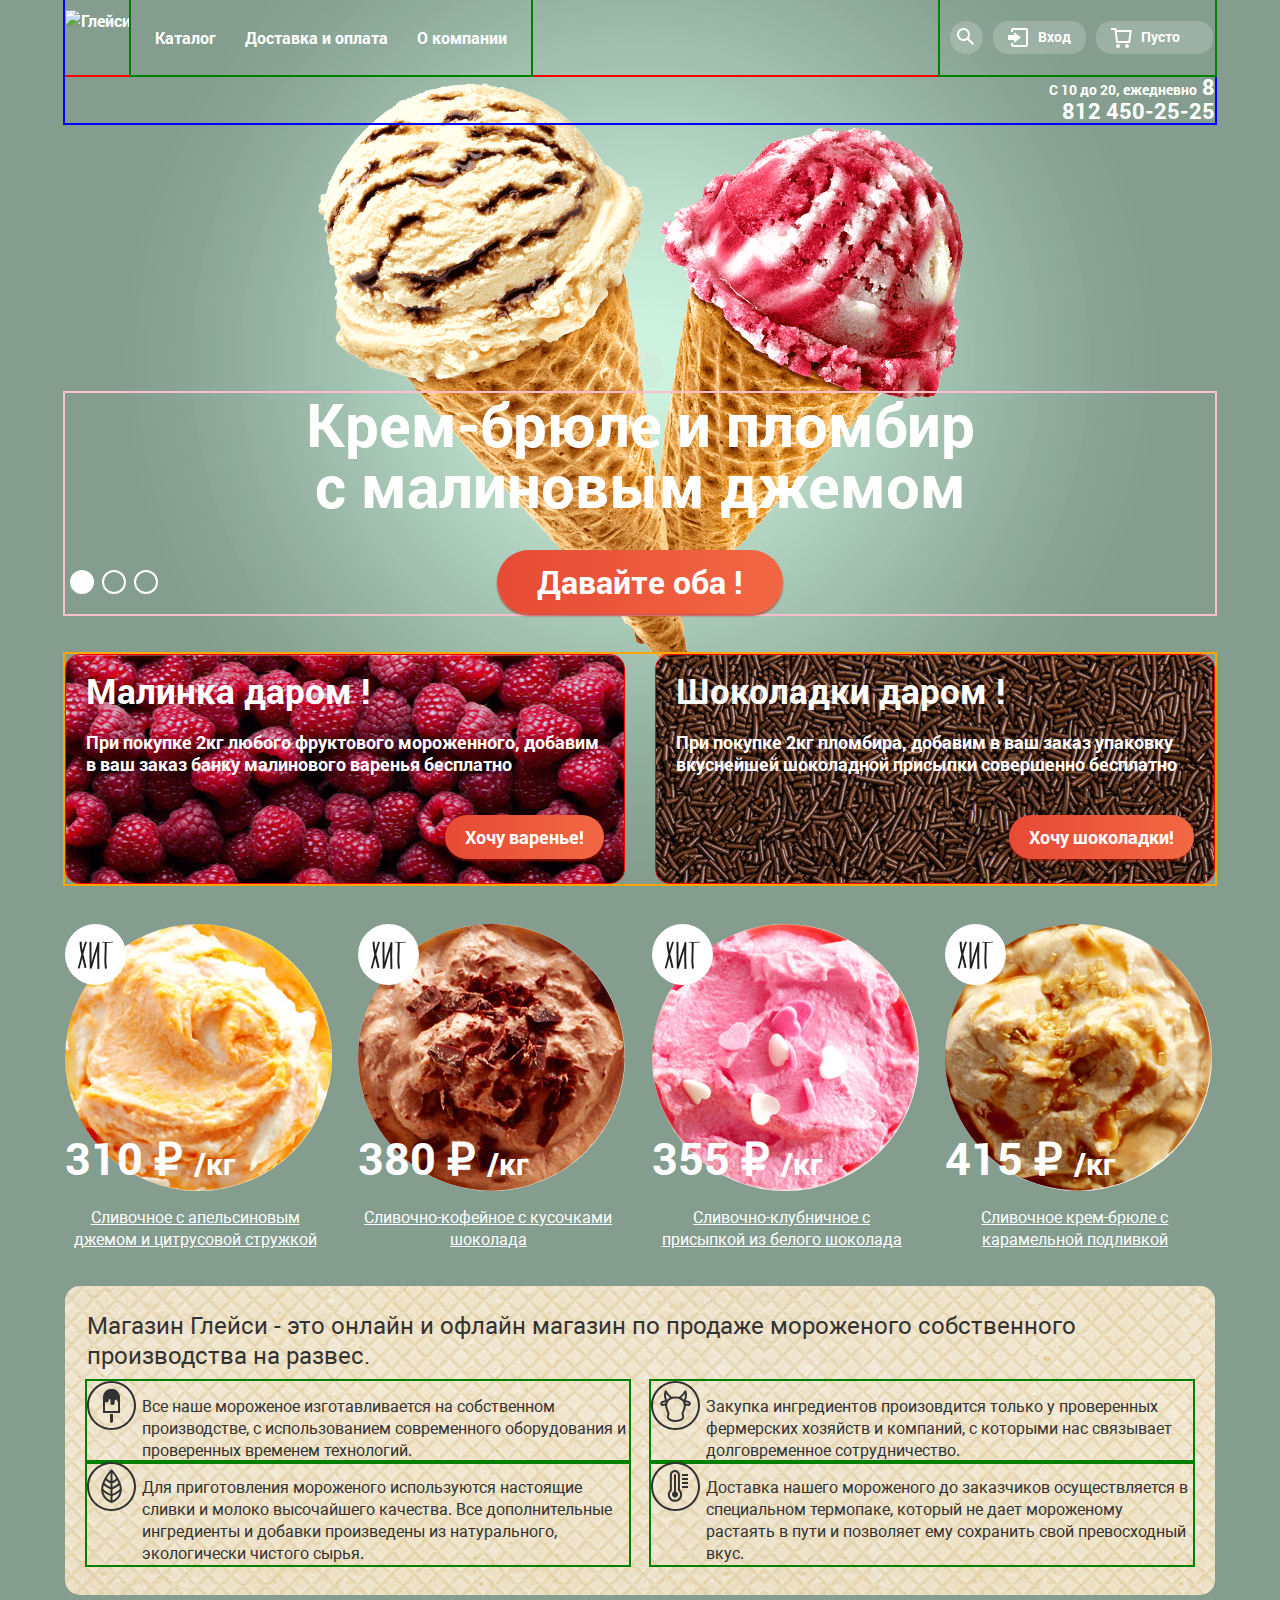
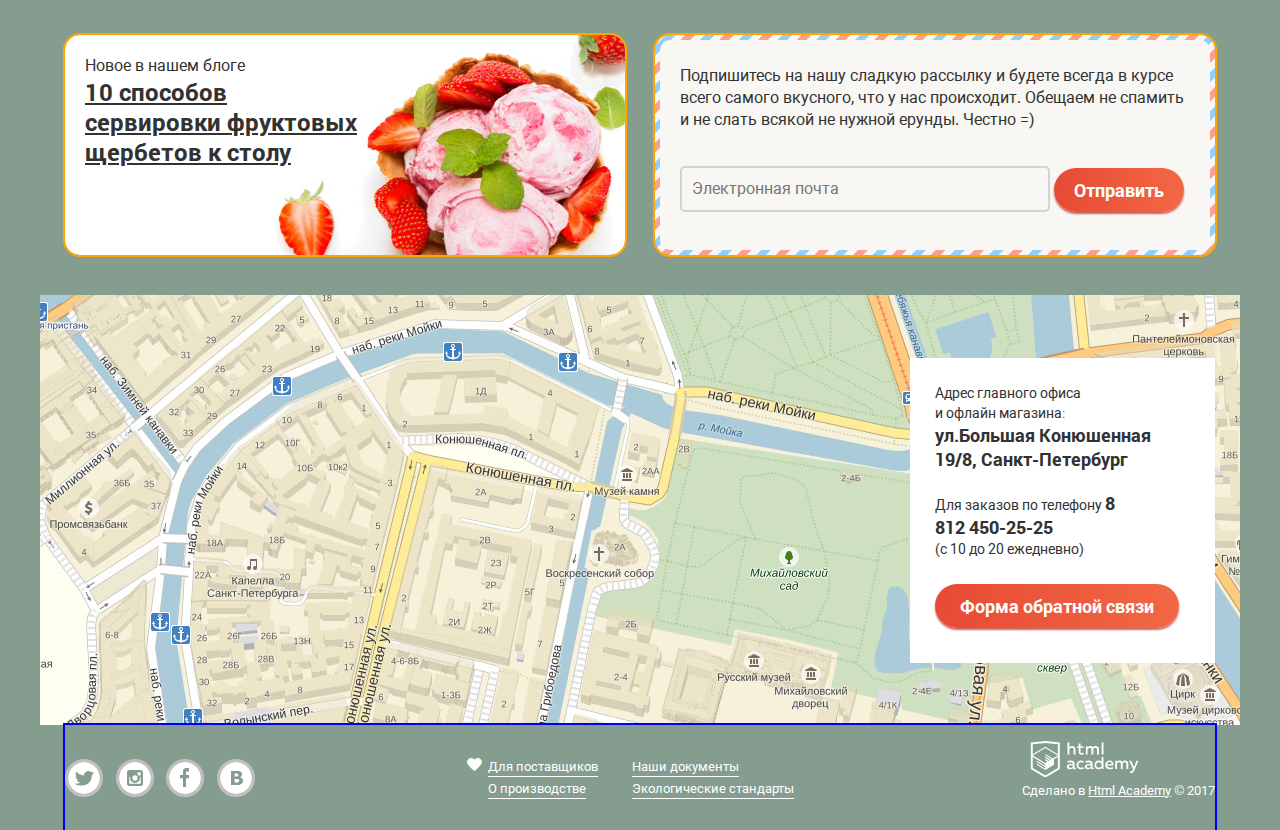
==== index.html @ ff3359a3 "аккаунт и поле поиска" ====
<!DOCTYPE html>
<html lang="ru">

<head>
  <meta charset="utf-8">
  <title>Gllacy</title>
  <link href="css/normalize.css" rel="stylesheet">
  <link href="css/style.css" rel="stylesheet">
<!--<style>
  HTML {
    background: url( 'img/search.png' ) 50% 0 no-repeat;
    opacity: .5;
  }
  BODY {
    opacity: .5;
  }
</style>-->
</head>

<body>
    <input class="visually-hidden" type="radio" id="product-1" name="toggle" checked>
    <input class="visually-hidden" type="radio" id="product-2" name="toggle">
    <input class="visually-hidden" type="radio" id="product-3" name="toggle">
  <div class="site-wrapper">

    <div class="content-wrapper">
      <header class="site-header ">
        <h1 class="visually-hidden">Магазин эксклюзивного мороженого</h1>

        <nav class="site-nav">
          <div class="site-nav__wrapper">
            <a class="site-header__site-logo">
              <img src="img/logo.svg" width="153" height="63" alt="Глейси">
            </a>
            <ul class="navigation">
              <li>
                <a class="navigation__lnk" href="catalog.html">Каталог</a>
                <ul class="sub-menu">
                  <li><a class="sub-menu__lnk sub-menu__lnk--highlight" href="#">Новинки</a></li>
                  <li><a class="sub-menu__lnk " href="catalog.html">Сливочное</a></li>
                  <li><a  class="sub-menu__lnk sub-menu__lnk--active" href="#">Щербеты</a></li>
                  <li><a class="sub-menu__lnk" href="#">Фруктовый лед</a></li>
                  <li><a class="sub-menu__lnk" href="#">Мелорин</a></li>
                </ul>
              </li>
              <li><a class="navigation__lnk" href="#">Доставка и оплата</a></li>
              <li><a class="navigation__lnk" href="#">О компании</a></li>
            </ul>
            <ul class="navigation navigation--user-navigation">
              <li class="navigation__item navigation__item--search">
                <a href="#" class="btn-custom btn-custom--search">Поиск</a>

                <div class="search">
                <form class="search__form " action="https://echo.htmlacademy.ru" method="post">
                  <label class="search__label visually-hidden" for="search">Форма поиска</label>
                  <input class="search__input" type="search" id="search" placeholder="Что ищем ?">
                </form>
              </div>
              </li>

              <li class="navigation__item navigation__item--enter">
                <a class="btn-custom btn-custom--user" href="login.html">Вход</a>

                <section class="account">
                  <h2 class="visually-hidden">Вход в аккаунт</h2>

                  <form class="account__form" action="https://echo.htmlacademy.ru" method="post">
                    <input class="account__input" type="email" name="account-email" id="account-email" placeholder="Электронная почта">
                    <label class="account__label visually-hidden" for='account-email'>электронная почта</label>
                    <input class="account__input" type="text" name="password" id="account-password" placeholder="Пароль">
                    <label class="account__label visually-hidden" for='account-password'>пароль</label>
                    <button class="btn-slide account__btn" type="submit" value="Войти">Войти</button>
                  </form>

                  <div class="account__support">
                    <ul class="account__list">
                      <li class="account__item">
                        <a class="account__lnk" href="#">Забыли пароль ?</a>
                      </li>

                      <li class="account__item">
                        <a class="account__lnk" href="#">Новая регистрация</a>
                      </li>
                    </ul>
                  </div>
                </section>
              </li>

              <li class="navigation__item navigation__item--basket">
                <section class="basket">
                  <h2 class="visually-hidden">Корзина</h2>
                  <a class="btn-custom btn-custom--basket basket__lnk " href="#">
                    <span class="basket__quantity">Пусто</span>
                  </a>
                  <div class="basket__content basket__content--empty disable">
                    <table class="basket__table">
                      <tbody>
                      </tbody>
                    </table>

                    <div class="basket__total-price">
                      <a class="btn-slide basket__btn" href="#">Оформить заказ</a>
                    </div>
                  </div>
                </section>
              </li>
            </ul>
          </div>
        </nav>


        <p class="site-header__schedule">C 10 до 20, ежедневно<span> 8 812 450-25-25</span>
        </p>
      </header>
      <section class="slider">
        <h2 class="visually-hidden">Слайдер на главной странице</h2>
        <div class="controls-slider slider__controls">
            <label for="product-1"  class="controls-slider__toggle">Первый</label>
            <label for="product-2"  class="controls-slider__toggle">Второй</label>
            <label for="product-3"  class="controls-slider__toggle">Третий</label>
        </div>

        <div class="slide " id='slide-1'>
          <h2 class="slide__title">Крем-брюле и пломбир с малиновым джемом</h2>
          <a class="btn-slide btn-slide--lg slide__btn" href="#">Давайте оба !</a>
        </div>

        <div class="slide " id='slide-2'>
          <h2 class="slide__title">Шоколадный пломбир и лимонный сорбет</h2>
          <a class="btn-slide btn-slide--lg slide__btn" href="#">Давайте оба !</a>
        </div>

        <div class="slide " id='slide-3'>
          <h2 class="slide__title">Пломбир с помадкой и клубничный щербет</h2>
          <a class="btn-slide btn-slide--lg slide__btn" href="#">Давайте оба !</a>
        </div>



      </section>

      <main class="site-main">

        <section class="special-offer">
          <h2 class="visually-hidden">Специальное предложение</h2>

          <article class="special-offer__choice special-offer__choice--raspberry">
            <h2 class="visually-hidden">Выгодное предложение пр покупке фруктового мороженого</h2>
            <h3 class="special-offer__title">Малинка даром !</h3>

            <p class="special-offer__descr">При покупке 2кг любого фруктового мороженного, добавим в ваш заказ банку малинового варенья бесплатно</p>
            <a class="btn-slide special-offer__btn" href="#">Хочу варенье!</a>
          </article>

          <article class="special-offer__choice special-offer__choice--chocolate">
            <h2 class="visually-hidden">Выгодное предложение пр покупке пломбира</h2>
            <h3 class="special-offer__title">Шоколадки даром !</h3>
            <p class="special-offer__descr">При покупке 2кг пломбира, добавим в ваш заказ упаковку вкуснейшей шоколадной присыпки совершенно бесплатно</p>
            <a class="btn-slide special-offer__btn" href="#">Хочу шоколадки!</a>
          </article>
        </section>

        <section class="goods">
          <h2 class="visually-hidden">Каталог товаров</h2>

          <article class="ice-cream ice-cream--hit goods__item">

            <h2 class="visually-hidden">Товар: cливочное с апельсиновым джемом и цитрусовой стружкой</h2>
            <img src="img/product_1.jpg" width="267" height="267" alt="Пломбир">
            <p class="ice-cream__price">310 &#8381; <span>/кг</span> </p>
            <p class="ice-cream__descr">Сливочное с апельсиновым джемом и цитрусовой стружкой</p>
            <a class="btn-slide btn-slide--disable ice-cream__btn" href="#">Быстрый просмотр</a>
          </article>

          <article class="ice-cream ice-cream--hit goods__item">
            <h2 class="visually-hidden">Товар: cливочное с апельсиновым джемом и цитрусовой стружкой</h2>
            <img src="img/product_2.jpg" width="267" height="267" alt="Пломбир">
              <p class="ice-cream__price">380 &#8381; <span>/кг</span> </p>
              <p class="ice-cream__descr">Сливочно-кофейное с кусочками шоколада</p>
            <a class="btn-slide btn-slide--disable ice-cream__btn" href="#">Быстрый просмотр</a>
          </article>

          <article class="ice-cream ice-cream--hit goods__item">
            <h2 class="visually-hidden">Товар: cливочно-клубничное с присыпкой из белого шоколада</h2>
            <img src="img/product_3.jpg" width="267" height="267" alt="Пломбир">
            <p class="ice-cream__price">355 &#8381; <span>/кг</span> </p>
            <p class="ice-cream__descr">Сливочно-клубничное с <br> присыпкой из белого шоколада</p>
            <a class="btn-slide btn-slide--disable ice-cream__btn" href="#">Быстрый просмотр</a>
          </article>

          <article class="ice-cream ice-cream--hit goods__item">
            <h2 class="visually-hidden">Товар: cливочное крем-брюле с карамельной подливкой</h2>
            <img src="img/product_4.jpg" width="267" height="267" alt="Пломбир">
            <p class="ice-cream__price">415 &#8381; <span>/кг</span> </p>
            <p class="ice-cream__descr">Сливочное крем-брюле с карамельной подливкой</p>
            <a class="btn-slide btn-slide--disable ice-cream__btn" href="#">Быстрый просмотр</a>
          </article>

        </section>

        <section class="advantages">
          <h2 class="visually-hidden">О преимуществах</h2>
          <p class="advantages__lead">Магазин Глейси - это онлайн и офлайн магазин по продаже мороженого собственного производства на развес.</p>
          <ul class="advantages__list">

            <li class="advantages__item advantages__item--plombir">
              <p class="advantages__descr">Все наше мороженое изготавливается на собственном производстве, c использованием современного оборудования и проверенных временем технологий.</p>
            </li>

            <li class="advantages__item advantages__item--cow">
              <p class="advantages__descr">Закупка ингредиентов произовдится только у проверенных фермерских хозяйств и компаний, с которыми нас связывает долговременное сотрудничество.</p>
            </li>

            <li class="advantages__item advantages__item--leaflet">
              <p class="advantages__descr">Для приготовления мороженого используются настоящие сливки и молоко высочайшего качества. Все дополнительные ингредиенты и добавки произведены из натурального, экологически чистого сырья.</p>
            </li>

            <li class="advantages__item advantages__item--thermometr">
              <p class="advantages__descr">Доставка нашего мороженого до заказчиков осуществляется в специальном термопаке, который не дает мороженому растаять в пути и позволяет ему сохранить свой превосходный вкус.</p>
            </li>
          </ul>
        </section>

        <div class="content-container">

          <section class="feed">
            <h2 class="visually-hidden">Лента новостей</h2>
            <article class="feed__news">
              <h2 class="visually-hidden">Новое в нашем блоге</h2>

              <p class="feed__new">Новое в нашем блоге</p>
              <p class="feed__descr">10 способов сервировки фруктовых щербетов к столу</p>
            </article>
          </section>

          <section class="subscription">
            <div class="subscription__wrapper">
            <p>Подпишитесь на нашу сладкую рассылку и будете всегда в курсе всего самого вкусного, что у нас происходит. Обещаем не спамить и не слать всякой не нужной ерунды. Честно =)</p>

            <form class="subscription__form" action="https://echo.htmlacademy.ru/ " method="get">

              <label class="subscription__label visually-hidden " for="subscription-mail">Электронная почта</label>
              <input class="subscription__input " type="email" name="subscription-mail" id="subscription-mail" placeholder="Электронная почта">

              <button class="btn-slide subscription__btn" type="submit">Отправить</button>

            </form>
          </div>


          </section>
        </div>
      </main>
    </div>
    <section class="contacts">
      <h2 class="visually-hidden">Как до нас добраться</h2>
      <div class="content-wrapper">
        <div class="contacts__inner">

          <p class="contacts__descr">
            Адрес главного офиса</br> и офлайн магазина:
          </p>
            <p class="contacts__descr">
            <span> ул.Большая Конюшенная 19/8, Санкт-Петербург</span>
          </p>

          <p class="contacts__descr">
            Для заказов по телефону
            <span> 8 812 450-25-25</span><br>
            (c 10 до 20 ежедневно)
          </p>

          <a class="btn-slide btn-slide--wide contacts__btn" href="#">Форма обратной связи</a>
        </div>
      </div>
    </section>

    <div class="content-wrapper">
      <footer class="site-footer">
        <div class="site-footer__social social">
          <ul class="social__list">

            <li class="social__item">
              <a class="social__lnk social__lnk--twiter" href="#">Twiter</a>
            </li>

            <li class="social__item">
              <a class="social__lnk social__lnk--instagram" href="#">Instagram</a>
            </li>

            <li class="social__item">
              <a class="social__lnk social__lnk--facebook" href="#">Facebook</a>
            </li>

            <li class="social__item">
              <a class="social__lnk social__lnk--vk" href="#">VK</a>
            </li>

          </ul>
        </div>

        <div class="site-footer__specification specification">
          <table class="specification__table">
              <tbody>
                <tr>
                  <td>
                    <a class="specification__heart" href="#">Для поставщиков</a>
                  </td>
                  <td>
                    <a href="#">Наши документы</a>
                  </td>
                </tr>
                <tr>
                  <td>
                    <a href="#">О производстве</a>
                  </td>
                  <td>
                    <a href="#">Экологические стандарты</a>
                  </td>
                </tr>
              </tbody>
            </table>
        </div>

        <div class="site-footer__copyright">

          <a class="site-footer__logo">
            <img src="img/html-academy.svg" width='120' height='36' alt='htmlacademy-logo'>
          </a>

          <p class="site-footer__descr">Сделано в <a href="https://htmlacademy.ru/">Html Academy</a> &#169; 2017 </p>

        </div>
      </footer>

    </div>


    <section class="popup disable">
      <h2 class="visually-hidden">Заполните форму для обратной связи</h2>

      <form class="popup__form" action="https://echo.htmlacademy.ru/ " method="get">

        <ul class="popup__list">

          <li class="popup__item">
            <label class="popup__label visually-hidden" for="popup-name">Как вас зовут ?</label>
            <input class="popup__input " type="text" name="popup-name" id="popup-name" placeholder="Как вас зовут ?">
          </li>

          <li class="popup__item">
            <label class="popup__label visually-hidden " for="popup-mail">Ваша почта для ответа ?</label>
            <input class="popup__input " type="email" name="popup-mail" id="popup-mail" placeholder="Ваша почта для ответа ?">
          </li>

          <li class="popup__item">
            <label class="popup__label visually-hidden" for="popup-feedback">Напишите что-нибудь ...</label>
            <textarea class="popup__textarea" name="popup-feedback" id='popup-feedback' placeholder="Напишите что-нибудь ..."></textarea>
          </li>

        </ul>

        <button class="btn-slide popup__btn" type="submit">Отправить</button>

      </form>
    </section>
  </div>

</body>

</html>
---- css/style.css ----
@font-face {
  font-family: "Roboto";
  src: url("../fonts/roboto.woff2") format("woff2"), url("../fonts/roboto.woff") format("woff");
  font-weight: 400;
  font-style: normal;
}

@font-face {
  font-family: "Roboto";
  src: url("../fonts/robotobold.woff2") format("woff2"), url("../fonts/robotobold.woff") format("woff");
  font-weight: 700;
  font-style: normal;
}

@font-face {
  font-family: "Open Sans";
  src: url("../fonts/robotomedium.woff2") format("woff2"), url("../fonts/robotomedium.woff") format("woff");
  font-weight: 500;
  font-style: normal;
}

.visually-hidden:not(:focus):not(:active),
input[type="checkbox"].visually-hidden,
input[type="radio"].visually-hidden {
  position: absolute;

  width: 1px;
  height: 1px;
  margin: -1px;
  border: 0;
  padding: 0;

  white-space: nowrap;

  clip-path: inset(100%);
  clip: rect(0 0 0 0);
  overflow: hidden;
}

body {
  margin: 0;
  padding: 0;

  min-width: 1200px;

  font-family: "Roboto", Arial, sans-serif;
  font-size: 16px;
  line-height: 22px;
  font-weight: 500;
  color: #ffffff;
}

a {
  text-decoration: none;
}


.disable {
  display: none;
}


/*ШАПКА САЙТА*/

.site-header {
  display: flex;
  flex-direction: column;

  margin-bottom: 270px;
  outline: 2px solid blue;
}

.site-header__site-logo {
  display: block;

  height: 75px;
  box-sizing: border-box;
  padding-top: 10px;
}

.site-header--inner {
  margin-bottom: 0;
}

.site-header__schedule {
  width: 167px;

  margin: 0;
  padding: 0;
  margin-left: auto;

  font-size: 14px;
  line-height: 16px;
  font-weight: 700;
  text-align: right;
}

.site-header__schedule span {
  font-size: 22px;
  line-height: 24px;
  font-weight: 700;
}

.site-wrapper {
  background-color: #849d8f;
  background-image: url("../img/plombir_1.png");
  background-repeat: no-repeat;
  background-position: top center;
  transition: background-image 0.5s ease, background-color 0.5s ease;
}

.site-wrapper {
  background-image: none;
}

.site-wrapper::before,
.site-wrapper::after {
  content: "";

  visibility: hidden;
}

.site-wrapper::before {
  background-image: url("../img/plombir_2.png");
}

.site-wrapper::after {
  background-image: url("../img/plombir_3.png");
}

.site-nav {
  font-size: 16px;
  line-height: 22px;
  font-weight: 700;
}

.site-nav__wrapper {
  display: flex;
  outline: 2px solid red;
}



.navigation,
.sub-menu {
  list-style: none;
}

.navigation__lnk {
  display: block;
  padding: 5px 14px;
  color: #ffffff;
}

.navigation__lnk:hover {
  background-color: #ffffff;
  border-radius: 15px;
  color: #323232;
}

.navigation {
  display: flex;
  position: relative;
  align-items: center;
  justify-content: space-between;
  margin: 0;
  padding: 0;
  padding: 0 10px;

  min-width: 380px;
  outline: 2px solid green;
}

.navigation--user-navigation {
  justify-content: flex-start;
  min-width: 275px;
  padding: 0;
  margin-left: auto;
}

.navigation--user-navigation li{
  margin-left: 10px;
}


.navigation__lnk {
  display: block;
}

.navigation li {
  padding-top: 5px;
  padding-bottom: 5px;
}

.navigation> li:hover > .sub-menu {
  display: block;
}


.navigation__lnk--user {
  font-size: 14px;
  line-height: 16px;
  color: #ffffff;
}

.sub-menu {
  position: absolute;
  display: none;
  top: 58px;
  left: 5px;
  width: 142px;

  margin: 0;
  padding: 0;
  padding-bottom: 10px;

  font-size: 14px;
  line-height: 16px;
  font-weight: 400;
  background-color: #f8f7f4;

  border-radius: 5px;
  color: black;
}

.sub-menu li {
  display: block;
  padding: 0;
  margin: 0;
}

.sub-menu__lnk {
  display: block;
  padding-top: 8px;
  padding-bottom: 7px;
  padding-right: 20px;
  padding-left: 20px;
  color: black;
  }


.sub-menu__lnk--highlight {
  padding-top: 12px;
  padding-bottom: 12px;
  padding-right: 20px;
  padding-left: 20px;
  border-bottom: 2px solid #d1d0ce;

  border-radius: none;
}


/*находимся на странице*/
.sub-menu__lnk--active {
  background-color: #d07058;
}

.sub-menu__lnk--highlight {
  font-weight: 700;
}

.sub-menu a:hover,
.sub-menu a:focus {
  outline: 0;
  background-color: #fbded7;
}

.sub-menu a:active {
  background-color: #f6b5a5;
}

.navigation> li:hover > .account {
  display: block;
}

.navigation> li:hover > .search {
  display: block;
}

.account {
  position: absolute;
  display: none;
  left: -130px;
  top: 58px;
  padding: 20px;

  background-color: #f8f7f4;
  box-sizing: border-box;

  border-radius: 5px;
  box-shadow: 0 20px 20px rgba(0,0,0,.4);
}

.account__form {
  display: flex;
  flex-direction: column;
  align-items: center;
}



.account__support {
  position: absolute;
  right: 20px;
  bottom: 15px;
}



.account__input {
 font: inherit;
 font-size: 14px;
 line-height: 24px;
 color: #333333;
 width: 240px;

 padding: 10px;
 margin-bottom: 15px;

 background-color: transparent;
 border-radius: 5px;
 box-sizing: border-box;
 border: 2px solid #d3d3d2;
}

.account__input::-webkit-input-placeholder {
  font: inherit;
  font-size: 14px;
  line-height: 24px;
  color: #999999;
}

.account__btn {
  align-self: flex-start;

  border: none;
}

.account__list {
  list-style: none;
  margin: 0;
  padding: 0;
}

.account__lnk {
  font-size: 13px;
  line-height: 24px;
  font-weight: 400;
  color: #323232;
  text-decoration: underline;
}

.account li {
  padding: 0;
}


.search {
  display: none;
  position: absolute;
  left: -295px;
  top: 58px;
  width: 340px;
  height: 85px;

  padding: 20px 15px;
  background-color: #f8f7f4;
  box-sizing: border-box;

  border-radius: 5px;
  box-shadow: 0 20px 20px rgba(0,0,0,.4);
}

.search__input {
  font: inherit;
  font-size: 14px;
  line-height: 24px;
  color: #333333;
  width: 310px;

  padding: 10px;
  background-color: transparent;
  border-radius: 5px;
  box-sizing: border-box;
  border: 2px solid #d3d3d2;
}

.search__input::-webkit-input-placeholder {
  font: inherit;
  font-size: 14px;
  line-height: 24px;
  color: #999999;
}



/*ОСНОВНОЙ КОНТЕНТ : ЭЛЕМЕНТЫ СЛАЙДЕРА*/

.slider {
  position: relative;
  margin-bottom: 40px;
  outline: 2px solid pink;
}

.slide {
  position: relative;
  text-align: center;

  display: none;
}

.slide__title {
  width: 670px;

  margin: 0 auto;
  margin-bottom: 35px;
  padding: 0;


  font-size: 60px;
  line-height: 61px;
  font-weight: 700;
  text-align: center;
  vertical-align: middle;
}

.controls-slider {
  position: absolute;
  bottom: 20px;
  left: 5px;
  z-index: 20;
  font-size: 0;
}


.controls-slider__toggle {
  display: inline-block;
  width: 20px;
  height: 20px;
  margin-right: 8px;

  vertical-align: top;

  background-color: transparent;
  border: 2px solid #ffffff;
  border-radius: 50%;
  cursor: pointer;
}

#product-1:checked ~ .site-wrapper {
  background-color: #849d8f;
  background-image: url("../img/plombir_1.png");
}

#product-2:checked ~ .site-wrapper {
  background-color: #8996a6;
    background-image: url("../img/plombir_2.png");
}

#product-3:checked ~ .site-wrapper {
  background-color: #9d8b84;
    background-image: url("../img/plombir_3.png");
}

#product-1:checked ~ .site-wrapper  #slide-1,
#product-2:checked ~ .site-wrapper  #slide-2,
#product-3:checked ~ .site-wrapper  #slide-3 {
  display: block;
}


#product-1:checked ~ .site-wrapper label[for="product-1"],
#product-2:checked ~ .site-wrapper label[for="product-2"],
#product-3:checked ~ .site-wrapper label[for="product-3"] {
  background-color: #ffffff;
}




.site-main__title {
  margin: 0;
  margin-bottom: 35px;
  padding: 0;
  font-size: 35px;
  line-height: 41px;
  font-weight: 700;
}

.site-main__pagination {
  margin-left: auto;
  margin-top: 20px;
  margin-bottom: 20px;
}

.site-main__breadcrumbs {
  margin-top: -15px;
}



/*ОСНОВНОЙ КОНТЕНТ : ФИЛЬТРЫ*/

.filter {
  width: 865px;
  margin-bottom: 15px;

  font-family: "Roboto", Arial, sans-serif;
  font-size: 16px;
  line-height: 18px;
  font-weight: 500;
}

.filter__wrapper {
  position: relative;
  height: 36px;
  padding: 10px 15px;
  margin-top: 15px;

  background-color: #f1f1f1;
  background-color: rgba(255,255,255,.2);

  border-radius: 18px;
  box-sizing: border-box;
}

.filter__wrapper--empty {
  padding: 10px 0;
}


.filter__form {
  display: flex;
  flex-wrap: wrap;
  justify-content: space-between;
}

.filter__fieldset {
  position: relative;
  border: none;
  margin: 0;
  padding: 0;
  margin-bottom: 20px;

  height: 55px; /*временно*/
  outline: 2px solid green;
}

.filter__legend {
    position: absolute;
    top: -8px;
    left: 15px;
}

.filter__select {
  width: 100%;
  padding: 0 10px;
  padding-bottom: 7px;
  font: inherit;
  color: inherit;
  background-color: transparent;
  border: none;
  -webkit-appearance: none;
}

.filter__wrapper--empty:active,
.filter__wrapper--empty:hover  {
  color: #000;
  background-color: #fff;
}

.filter__wrapper--empty:active .filter__arrow ,
.filter__wrapper--empty:hover .filter__arrow {
  border-top: 5px solid black;
}

.filter__arrow {
  position: absolute;

  top: 15px;
  right: 15px;
  border-left: 5px solid transparent;
  border-right: 5px solid transparent;
  border-top: 5px solid #ffffff;
}

.filter__select option {
  font-size: 14px;
  line-height: 16px;
  color: #343434;
}

.filter__fieldset--sort {
 width: 195px;
}

.filter__fieldset--price {
  width: 220px;
}

.filter__fieldset--fatness {
  width: 420px;
}

.filter__fieldset--filling {
  width: 702px;
}

.filter__legend {
  margin: 0;
  padding: 0;
  font-size: 14px;
  line-height: 16px;
  font-weight: 500;
}

.filter__label {
  position: relative;
}

.filter__label--radio {
  padding-left: 30px;
}

.filter__label--checkbox {
  padding-left: 35px;
  outline: 2px solid red;
}

.filter__item--radio:not(:last-child) {
   margin-right: 15px;
}

.filter__item--checkbox:not(:last-child) {
   margin-right: 15px;
}


.filter__list {
  margin: 0;
  padding: 0;
  list-style: none;
  box-sizing: border-box;
}

.filter__item {
  display: inline-block;
  position: relative;
}

.filter__label--radio::before {
  content: "";
    position: absolute;
    display: block;
    left: 0;
    top: 0;
    width: 20px;
    height: 20px;
    box-sizing: border-box;
    border: 3px solid #ecf0ee;
    border-radius: 50%;
    background-color: transparent;
}

.filter__input--radio:checked +.filter__label--radio::after {
    content: "";
    position: absolute;
    top: 7px;
    left: 7px;
    display: block;
    width: 6px;
    height: 6px;
    border-radius: 50%;
    background-color: #ecf0ee;
  }

  .filter__label--checkbox::before {
      content: "";
      position: absolute;
      display: block;
      left: 0;
      top: -3px;
      width: 25px;
      height: 25px;

      background-image: url('../img/checkbox-off.svg');
      background-repeat: no-repeat;
  }

  .filter__input--checkbox:checked +.filter__label--checkbox::before {
    background-image: url('../img/checkbox-on.svg');
  }


.filter__btn {
  align-self: flex-start;
  margin-top: 16px;

  border: none;
  background-color: transparent;
}

.range-filter {
  position: relative;
  vertical-align: top;

  padding-top: 5px;
  padding-left: 5px;
  padding-right: 5px;
}

.range-filter__scale{
  height: 3px;

  background: #d1dad3;
}

.range-filter__bar {
  width: 70%;
  height: 3px;
  margin-left: 30px;

  background: #f8f7f4;
}

.range-filter__toggle {
  position: absolute;
  top: -2px;
  left: 0;
  width: 5px;
  height: 5px;
  padding: 0;

  border: 7px solid #ffffff;
  background-color: #b4b4b4;
  border-radius: 50%;
  font-size: 0;
}

.range-filter__toggle--min{
  left: 18px;
}

.range-filter__toggle--max{
  left: 120px;
}

/*ОСНОВНОЙ КОНТЕНТ : БЛОК КОРЗИНА*/

.basket {
  /*font-size: 13px;
  line-height: 16px;
  font-weight: 400;
  color: #323232;
  */
}
.basket__content {
  background-color: #ffffff;
}

.basket__price {
  opacity: 0.6;
}

.basket__del {
  border: 0;
  font-size: 0;
}

.basket__total-price {
  font-size: 15px;
  line-height: 18px;
  font-weight: 700;
}

/*ОСНОВНОЙ КОНТЕНТ : БЛОК ХЛЕБНЫЕ КРОШКИ*/
.breadcrumbs {
  min-width: 220px;
  font-size: 14px;
  line-height: 16px;
  font-weight: 400;
  color: #ffffff;
}



.breadcrumbs__list {
  display: flex;
  flex-direction: row;
  justify-content: space-between;

  width: 220px;


  margin: 0;
  padding: 0;
  list-style: none;
  box-sizing: border-box;
}

.breadcrumbs a {
  display: block;
  color: inherit;
}

.breadcrumbs__item {
  position: relative;
}

.breadcrumbs__item:not(:last-child) {
  padding-right: 17px;
}

.breadcrumbs__item:not(:last-child)::after {
    content: "»";
    position: absolute;
    top: 0;
    right: 4px;
    color: rgb(255, 255, 255);
}




/*ОСНОВНОЙ КОНТЕНТ : БЛОК СПЕЦИАЛЬНОЕ ПРЕДЛОЖЕНИЕ*/

.special-offer {
  display: flex;
  justify-content: space-between;


   margin-bottom: 40px;

  outline: 2px solid orange;
}

.special-offer__choice {
  position: relative;
  height: 230px;
  width: 560px;

  box-sizing: border-box;
  padding: 20px;
  padding-top: 15px;

  border-radius: 15px;
  border: 1px solid red;
}

.special-offer__choice--raspberry {
  background-image: url('../img/raspberries.jpg');
  background-repeat: no-repeat;
  background-position: top center;
}

.special-offer__choice--chocolate {
  background-image: url('../img/chocolate.jpg');
  background-repeat: no-repeat;
  background-position: top center;
}

.special-offer__title {
  margin: 0;
  padding: 0;
  margin-bottom: 20px;
  font-size: 35px;
  line-height: 41px;
  font-weight: 700;
}

.special-offer__descr {
  margin: 0;
  padding: 0;
  margin-bottom: 40px;

  font-size: 18px;
  line-height: 22px;
  font-weight: 700;
}

.special-offer__btn {
  position: absolute;
  right: 20px;
}


/*ОСНОВНОЙ КОНТЕНТ : БЛОК ТОВАРЫ*/

.goods {
  display: flex;
  flex-direction: row;
  justify-content: space-between;
  flex-wrap: wrap;
}

.goods--inner {
  margin-bottom: 45px;
}

.goods__item {
  margin-bottom: 35px;
}

/*ОСНОВНОЙ КОНТЕНТ : БЛОК МОРОЖЕНОЕ*/

.ice-cream {
  position: relative;
  width: 270px;
}

.ice-cream img {
  border-radius: 60%;
}

/*обертка для карточки товара*/
.ice-cream:hover::before {
  content: "";
  position: absolute;
  display: block;
  left: -13px;
  top: -10px;
  width: 293px;
  height: 405px;

  border-radius: 5px;
  background-color: rgba(255,255,255,0.2);
  box-shadow: 0px 20px 20px 0px rgba(0, 0, 0, 0.4);
  z-index: 100;

}

.ice-cream:hover .btn-slide--disable {
  position: absolute;
  display: block;
  left: 10%;
  bottom: -55px;
  z-index: 100;
}

.ice-cream--hit::after {
  content: "";
  position: absolute;
  display: block;
  top: 0;
  width: 61px;
  height: 61px;

  background-image: url('../img/hit.svg');
  z-index: 10;
}

 .ice-cream__price {
   position: absolute;
   bottom: 65px;

   margin: 0;
   padding: 0;

   font-size: 45px;
   line-height: 45px;
   font-weight: 700;
 }

 .ice-cream__price span {
   font-size: 30px;
 }

 .ice-cream__descr {
   width: 260px;
   margin: 0;
   padding: 0;
   margin-top: 10px;

   text-align: center;
   text-decoration: underline;
 }

 /*ОСНОВНОЙ КОНТЕНТ : БЛОК ПРЕИМУЩЕСТВА*/

 .advantages {
  padding: 22px;
  padding-top: 25px;
  padding-bottom: 30px;
  margin-bottom: 40px;
  background-color: #ebdec0;
  background-image: url("../img/layer_1.png");
  background-position: 0 0;
  background-repeat: repeat;
  color: #323232;
  border-radius: 15px;
 }

 .advantages__lead {
   margin: 0;
   padding: 0;
   margin-bottom: 10px;

   font-size: 24px;
   line-height: 30px;
   font-weight: 500;
 }

 .advantages__list {
   display: flex;
   flex-direction: row;
   justify-content: space-between;
   flex-wrap: wrap;
   padding: 0;
   margin: 0;
   list-style: none;
 }

 .advantages__descr {
   padding: 0;
   margin: 0;
 }

 .advantages__item {
  position: relative;

  width: 487px;
  padding-top: 15px;
  padding-left: 55px;
  outline: 2px solid green;
 }

 .advantages__item::before {
   content: '';
   position: absolute;
   top: 0;
   left: 0;
   width: 50px;
   height: 50px;
   background-repeat: no-repeat;
   background-position: 0 0;
 }

 .advantages__item--plombir::before {
   background-image: url('../img/plombir__small.svg');
 }

 .advantages__item--cow::before {
   background-image: url('../img/cow.svg');
 }

 .advantages__item--leaflet::before {
   background-image: url('../img/leaflet.svg');
 }

 .advantages__item--thermometr::before {
   background-image: url('../img/thermometr.svg');
 }

 /*ОСНОВНОЙ КОНТЕНТ : ПАГИНАЦИЯ*/

 .pagination {
   position: relative;
   width: 195px;

   font-size: 16px;
   line-height: 18px;
   font-weight: 500;
   color: #ffffff;

   outline: 2px solid orange;
 }

 .pagination__toggle {
   position: absolute;
   display: block;

   height: 17px;
   width: 15px;



   background-repeat: no-repeat;
   background-position: bottom center;
 }

 .pagination__toggle--next {
   right: 0;
   background-image: url('../img/icon-right.svg');
 }

 .pagination__toggle--prev {
   left: 0;
   background-image: url('../img/icon-right.svg');
   transform: rotate(180deg);
    background-position: top center;
 }

 /*.pagination__toggle--next {
   background-image: url('../img/icon-right.svg');
   right: 0;
 }
 */

  .pagination__btn {
   position: relative;
   display: block;
   width: 21px;
   height: 21px;

   padding-left: 5px;
   padding-top: 2px;

   font: inherit;
   color: inherit;
   box-sizing: border-box;

   border-radius: 50%;
 }

 .pagination__btn--active {
   color: #323232;
   background-color: #ffffff;
 }

 .pagination__list {
   margin: 0;
   padding: 0;
   padding: 0 30px;

   display: flex;
   justify-content: space-between;
   list-style: none;
 }

 .pagination__item {
   display: inline-block;
 }


 .content-container {
   display: flex;
   flex-direction: row;
   justify-content: space-between;

   margin-bottom: 40px;
 }



 /*ОСНОВНОЙ КОНТЕНТ : БЛОК ЛЕНТА НОВОСТЕЙ*/

 .feed {
  width: 560px;
  min-height: 220px;

  padding: 20px;
  padding-top: 20px;
  box-sizing: border-box;

  background-image: url('../img/strawberry_milk.jpg');
  background-repeat: no-repeat;
  background-position: 15% 40%;

  color: #323232;
  background-color: #ffffff;
  outline: 2px solid orange;

  border-radius: 15px;
 }

 .feed__new {
   margin: 0;
   padding: 0;
 }

 .feed__descr {
   width: 280px;

   margin: 0;
   padding: 0;
   font-size: 24px;
   line-height: 30px;
   font-weight: 700;
   text-decoration: underline;
 }

 .subscription {
   width: 560px;
   min-height: 220px;
  padding: 5px;

   box-sizing: border-box;

   color: #323232;
   background-color: #ffffff;

   background-image: url('../img/post_bg.jpg');
   border-radius: 15px;
   outline: 2px solid orange;
 }

 .subscription__wrapper {
   width: 550px;
   min-height: 210px;

   padding: 20px;
   padding-top: 25px;

   box-sizing: border-box;
   border-radius: 10px;
   background-color: #f8f7f4;
 }

 .subscription p {
   margin: 0;
   padding: 0;
 }

 .subscription__form {
   margin-top: 35px;
 }

 .subscription__input {
  font: inherit;
  width: 370px;

  padding: 10px;

  background-color: transparent;
  border-radius: 5px;
  box-sizing: border-box;
  border: 2px solid #d3d3d2;
 }

 .subscription__input:hover {
  border: 2px solid #c7c6c5;
 }

 .subscription__input:active,
 .subscription__input:focus  {
    outline: none;
    border: 2px solid #8fbdec;
  }

  .subscription__btn {
    border: 0;
    background-color: transparent;

  }

  /*ОСНОВНОЙ КОНТЕНТ : БЛОК КОНТАКТНЫЙ АДРЕСС*/

  .contacts {
    display: flex;
    flex-direction: column;
    align-items: flex-end;
    justify-content: center;

    min-height: 430px;
    width: auto;

    background-image: url('../img/map.jpg');
    background-repeat: no-repeat;
    background-position: 50% 0;

  }

  .contacts__inner {
    width: 305px;
    min-height: 305px;

    margin-left: auto;
    padding: 25px;
    padding-top: 25px;

    box-sizing: border-box;
    font-size: 14px;
    line-height: 20px;
    font-weight: 400;
    background-color: #ffffff;
    color: #323232;
  }

  .contacts__descr {
    width: 220px;
    margin: 0;
    padding: 0;
  }

  .contacts__descr:nth-child(3) {
    width: 180px;
    margin-top: 20px;
    margin-bottom: 25px;

  }

  .contacts__descr span {
    font-size: 18px;
    line-height: 24px;
    font-weight: 700;
  }

  /*ПОДВАЛ САЙТА*/
  .site-footer {
    display: flex;
    flex-direction: row;
    align-items: center;
    justify-content: space-between;

    min-height: 105px;


    font-size: 13px;
    line-height: 18px;
    font-weight: 400;

    outline: 2px solid blue;
  }

  .site-footer--inner {
    margin-top: 35px;
  }

  .site-footer__descr {
    margin: 0;
    padding: 0;
  }

  .site-footer__logo {
    display: block;
    margin-top: -15px;
  }

  .site-footer__descr a {
    text-decoration: underline;
    color: #ffffff;
  }


  .social__item {
    display: inline-block;
  }

  .social__lnk {
    display: block;
    width: 32px;
    height: 32px;
    background-repeat: no-repeat;
    background-position: top center;
    border: 3px solid silver;
    border-radius: 50%;
    font-size: 0;
  }

  .social__lnk--twiter {
    background-image: url('../img/twiter.svg');
  }

  .social__lnk--facebook {
    background-image: url('../img/facebook.svg');
  }

  .social__lnk--instagram {
    background-image: url('../img/instagram.svg');
  }

  .social__lnk--vk {
    background-image: url('../img/vk.svg');
  }

  .social__list {
    width: 190px;
    display: flex;
    justify-content: space-between;

    margin: 0;
    padding: 0;
    list-style: none;
  }

  .specification__table {
    padding-left: 5px;
  }

 .specification td {
   min-width: 140px;
 }

 .specification a {
   padding-bottom: 2px;

   border-bottom: 1px solid white;
   color: white;

 }

 .specification__heart {
   position: relative;
 }

 .specification__heart::before {
    content: "";
    position: absolute;
    display: block;
    left: -21px;
    width: 15px;
    height: 15px;
    background-image: url('../img/heart.svg');
    background-repeat: no-repeat;
    background-position: 0 0;
}



  /* POPUP */

  .popup__list {
    list-style: none;
  }

  .popup__btn {
    border: 0;
    background-color: transparent;
  }

  /*ВСПОМОГАТЕЛЬНЫЙ ЭЛЕМЕНТ */
  .btn-slide {
    display: inline-block;

    padding: 10px 20px;

    font-family: "Roboto", Arial, sans-serif;
    font-size: 18px;
    line-height: 24px;
    font-weight: 700;
    color: #ffffff;

    vertical-align: middle;

    border-radius: 25px;
    background-image: linear-gradient( 90deg, rgb(231,74,53) 0%, rgb(242,104,67) 100%);
    box-shadow: 0px 2px 2px 0px rgba(172, 16, 0, 0.64);

  }

.btn-slide:hover {
  background: linear-gradient(to bottom, #f58669 0%, #ec6f5e 100%);
  box-shadow: 0 2px 2px rgba(172, 16, 0, 1);
}

.btn-slide:active {
  background: linear-gradient(to bottom, #d84732 0%, #e1613e 100%);
  box-shadow: inset 0 2px 2px rgba(172, 16, 0, 1);
}

  .btn-slide--lg {
    padding: 10px 40px;

    font-size: 32px;
    line-height: 44px;
    border-radius: 100px;
  }

  .btn-slide--wide {
    padding: 10px 25px;
  }

  .btn-slide--disable {
    display: none;
  }

  .btn-filter {
    font-family: "Roboto", Arial, sans-serif;
    font-size: 16px;
    line-height: 18px;
    font-weight: 500;

    padding: 7px 30px;
    border: 2px solid #fcfcfc;

    background-color: rgba(255,255,255,.2);
    border-radius: 18px;
    box-sizing: border-box;
    color: #ffffff;
  }

  .btn-custom {
    display: inline-block;
    position: relative;

    min-height: 33px;
    padding: 8px;
    padding-right: 15px;
    padding-left: 45px;

    vertical-align: middle;
    box-sizing: border-box;
    font-family:inherit;
    font-size: 14px;
    line-height: 16px;
    color: inherit;

    background-color: rgba(255, 255, 255, 0.2);
    border-radius: 15px;
  }

  .btn-custom--search {
    width: 33px;
    padding: 0;

    font-size: 0;
    border-radius: 50%;
  }

  .btn-custom--search::before {
    content: '';
    display: block;
    position: absolute;

    top:7px;
    left: 7px;

    width: 25px;
    height: 25px;

    background-image: url('../img/lens.svg');
    background-repeat: no-repeat;
  }

  .btn-custom--user::before {
    content: '';
    display: block;
    position: absolute;

    top:7px;
    left: 15px;

    width: 25px;
    height: 25px;

    background-image: url('../img/exit.svg');
    background-repeat: no-repeat;
  }

  .btn-custom--basket {
    min-width: 117px;
  }

  .btn-custom--basket::before {
    content: '';
    display: block;
    position: absolute;

    top:7px;
    left: 15px;

    width: 25px;
    height: 25px;

    background-image: url('../img/basket.svg');
    background-repeat: no-repeat;
  }

  .content-wrapper {
    width: 1150px;
    margin: 0 auto;
  }
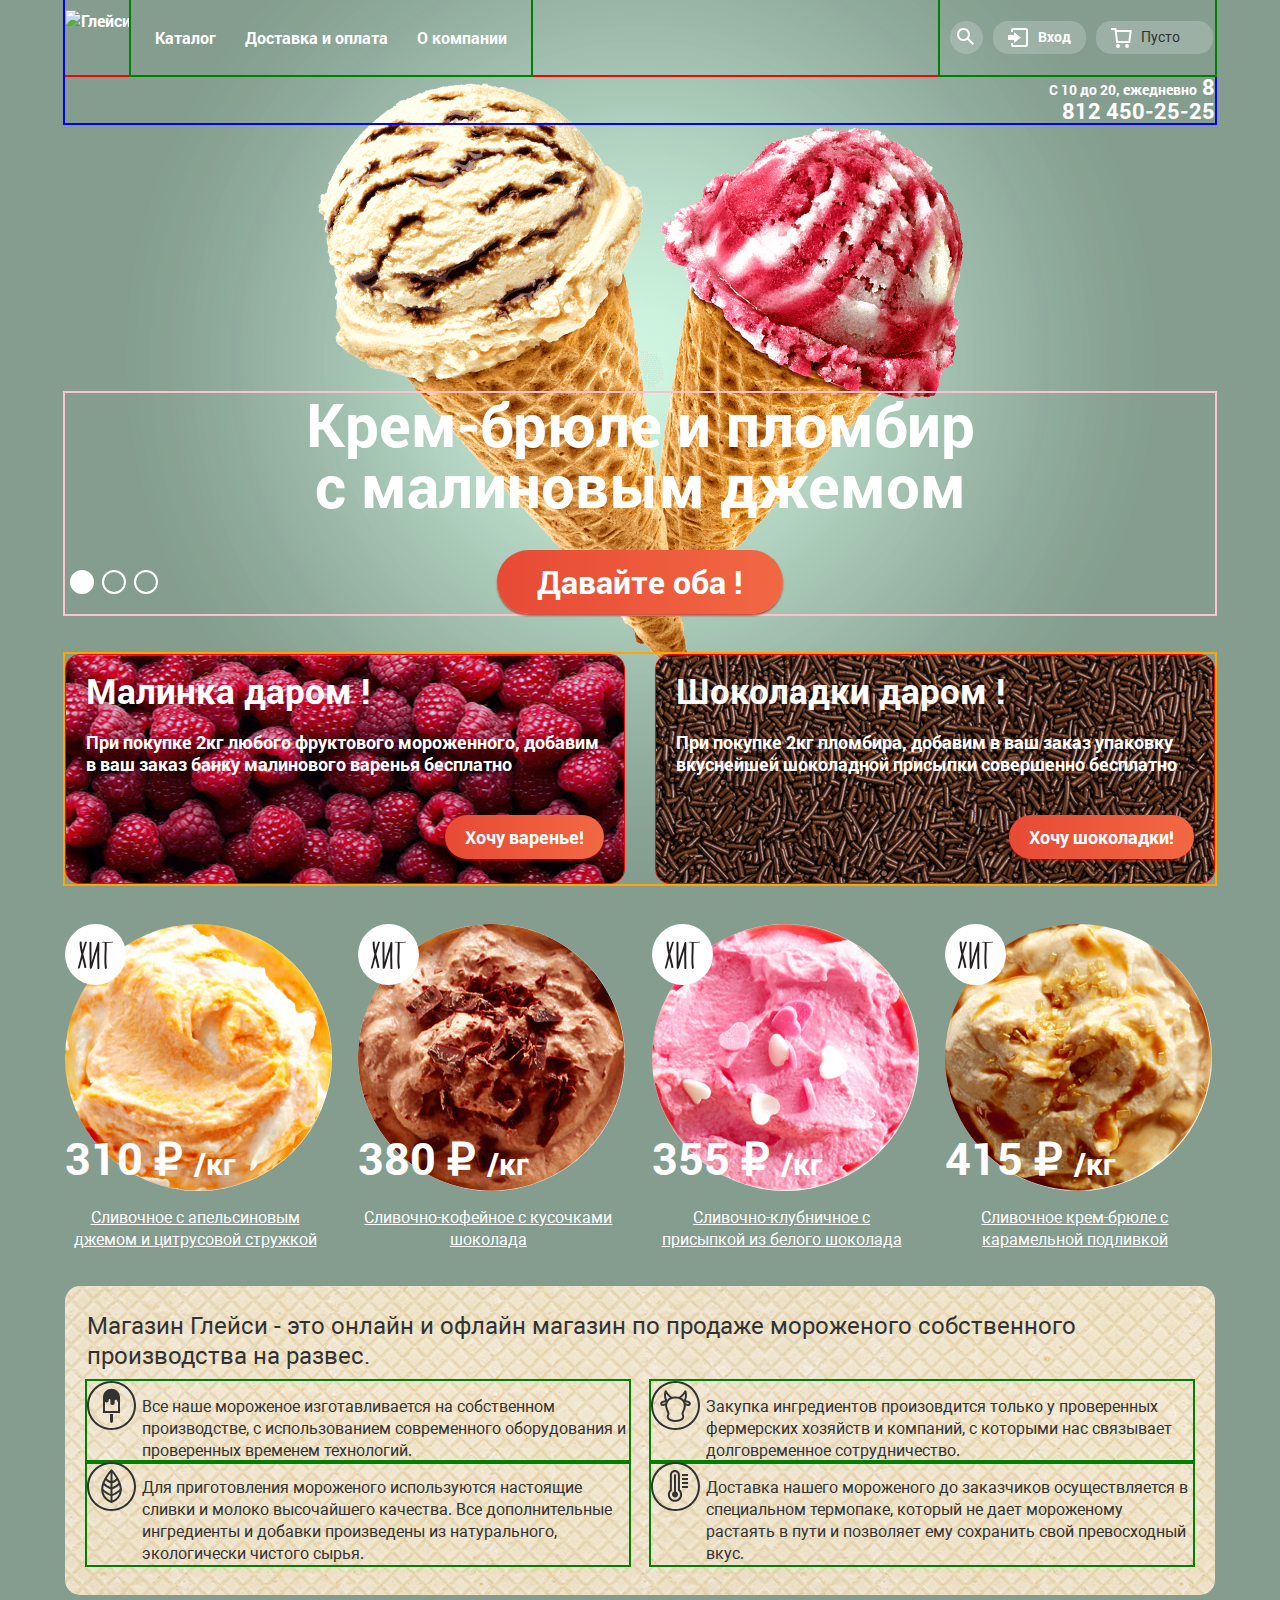
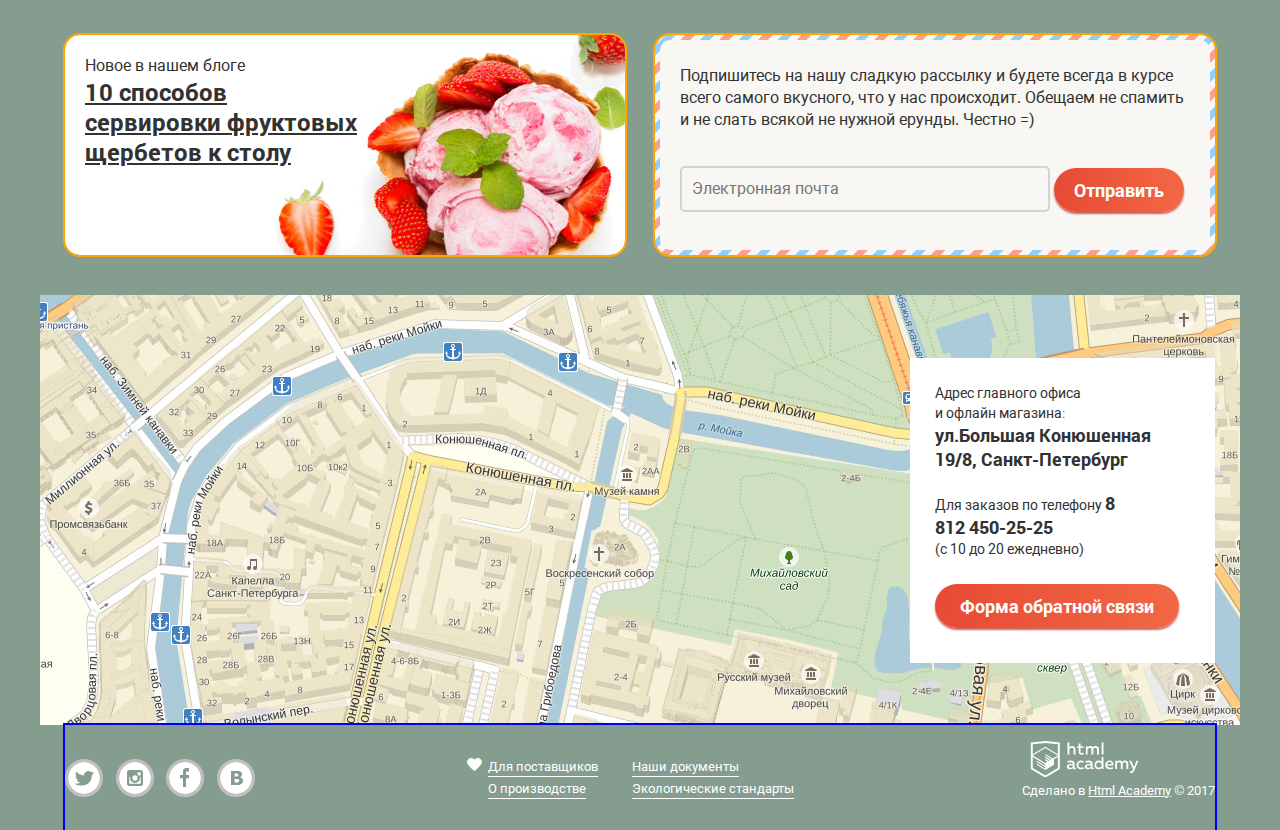
==== commit 5297ecfe: "корзина" ====
--- a/index.html
+++ b/index.html
@@ -92,7 +92,7 @@
                   <a class="btn-custom btn-custom--basket basket__lnk " href="#">
                     <span class="basket__quantity">Пусто</span>
                   </a>
-                  <div class="basket__content basket__content--empty disable">
+                  <div class="basket__content basket__content--empty">
                     <table class="basket__table">
                       <tbody>
                       </tbody>
--- a/css/style.css
+++ b/css/style.css
@@ -277,6 +277,11 @@
   display: block;
 }
 
+.navigation> li:hover .basket__content {
+  display: block;
+}
+
+
 .account {
   position: absolute;
   display: none;
@@ -289,6 +294,7 @@
 
   border-radius: 5px;
   box-shadow: 0 20px 20px rgba(0,0,0,.4);
+  z-index: 20;
 }
 
 .account__form {
@@ -391,6 +397,98 @@
   line-height: 24px;
   color: #999999;
 }
+
+/*ОСНОВНОЙ КОНТЕНТ : БЛОК КОРЗИНА*/
+
+.basket {
+  font-size: 13px;
+  line-height: 16px;
+  font-weight: 400;
+  color: #323232;
+
+}
+
+.basket__table {
+  width: 510px;
+  padding-bottom: 7px;
+  border-bottom: 2px solid #cacac7;
+}
+
+.basket__table tr {
+  height: 45px;
+}
+
+.basket__table td {
+vertical-align: top;
+padding-top: 16px;
+}
+
+.basket__img-td {
+  position: relative;
+  top: -5px;
+}
+
+.basket__goods-formula {
+  text-align: center;
+}
+
+.basket__content {
+  position: absolute;
+  display: none;
+  left: -270px;
+  top: 58px;
+
+  padding-top: 10px;
+  padding-bottom: 21px;
+  padding-left: 16px;
+  padding-right: 16px;
+  background-color: #f8f7f4;
+  box-sizing: border-box;
+  border-radius: 5px;
+  box-shadow: 0 20px 20px rgba(0,0,0,.4);
+  z-index: 20;
+}
+
+.basket__content--empty {
+  display: none !important;
+}
+
+
+.basket__goods-title {
+  width: 220px;
+}
+
+
+.basket__price {
+  opacity: 0.6;
+}
+
+.basket__del {
+  width: 10px;
+  height: 10px;
+  font-size: 0;
+  background: url('../img/basket-del.svg');
+  background-repeat: no-repeat;
+  background-position: 0 0;
+  border: none;
+  outline: none;
+  cursor: pointer;
+}
+
+.basket__img {
+  border-radius: 50%;
+}
+
+.basket__total-price {
+  width: 190px;
+  font-size: 15px;
+  line-height: 18px;
+  font-weight: 700;
+  text-align: right;
+
+  margin-left: auto;
+}
+
 
 
 
@@ -745,33 +843,6 @@
   left: 120px;
 }
 
-/*ОСНОВНОЙ КОНТЕНТ : БЛОК КОРЗИНА*/
-
-.basket {
-  /*font-size: 13px;
-  line-height: 16px;
-  font-weight: 400;
-  color: #323232;
-  */
-}
-.basket__content {
-  background-color: #ffffff;
-}
-
-.basket__price {
-  opacity: 0.6;
-}
-
-.basket__del {
-  border: 0;
-  font-size: 0;
-}
-
-.basket__total-price {
-  font-size: 15px;
-  line-height: 18px;
-  font-weight: 700;
-}
 
 /*ОСНОВНОЙ КОНТЕНТ : БЛОК ХЛЕБНЫЕ КРОШКИ*/
 .breadcrumbs {
@@ -1456,6 +1527,11 @@
     border-radius: 100px;
   }
 
+  .btn-slide--basket {
+    padding-right: 14px;
+    padding-left: 14px;
+  }
+
   .btn-slide--wide {
     padding: 10px 25px;
   }
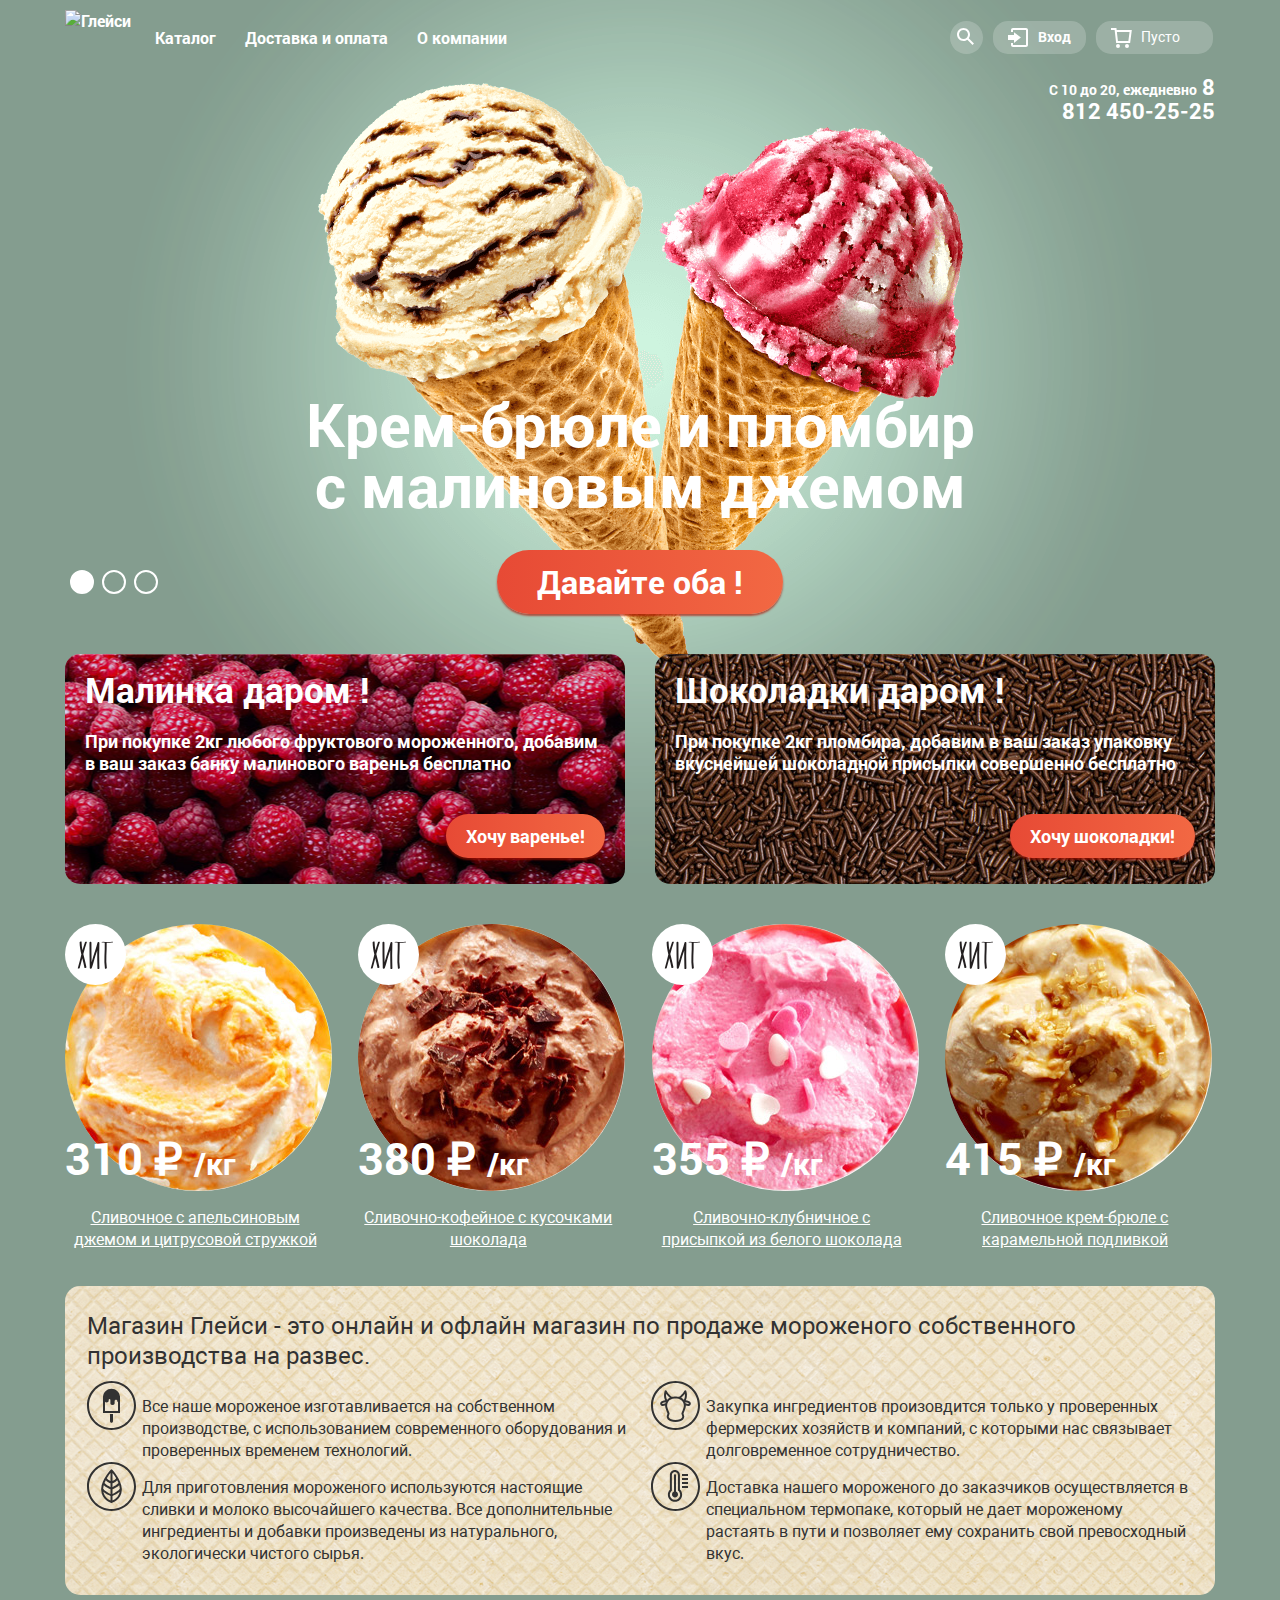
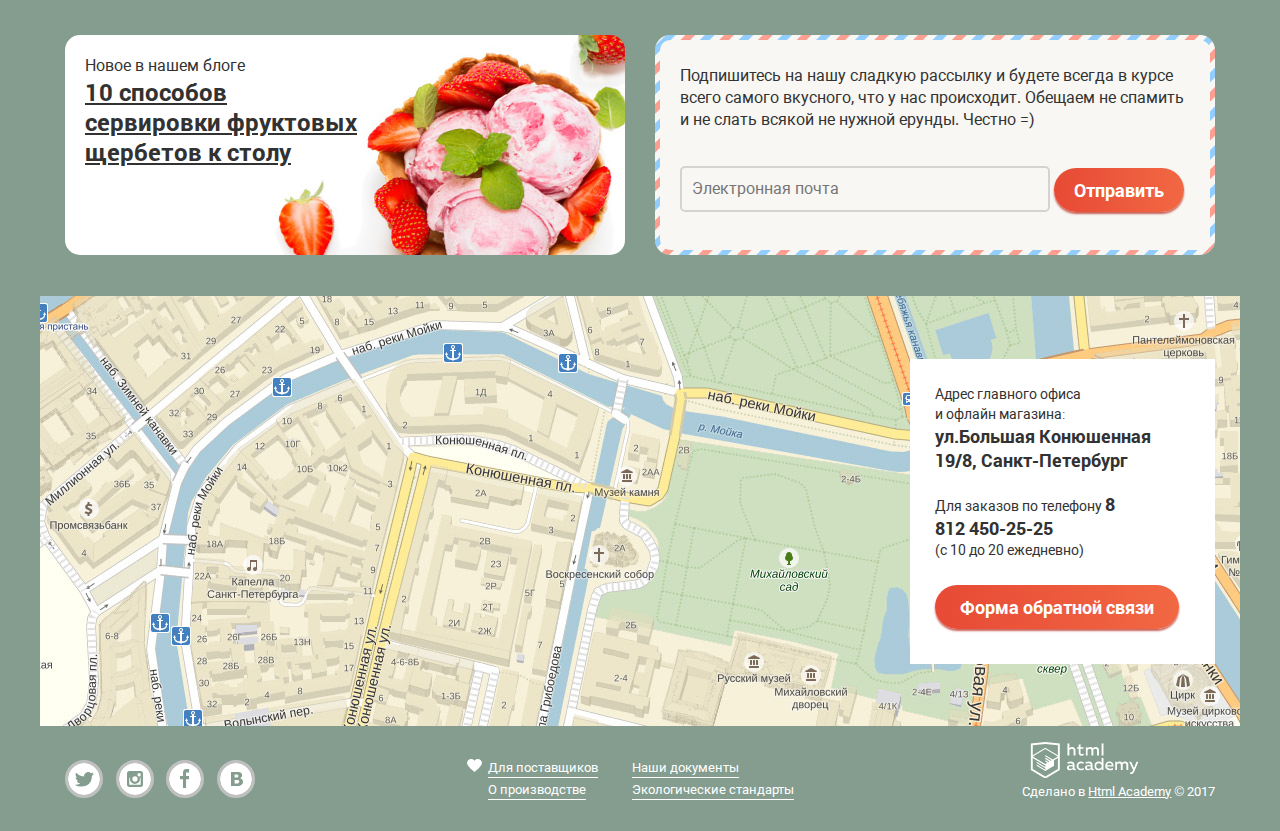
==== commit a6445049: "шапка. правки" ====
--- a/index.html
+++ b/index.html
@@ -8,7 +8,7 @@
   <link href="css/style.css" rel="stylesheet">
 <!--<style>
   HTML {
-    background: url( 'img/search.png' ) 50% 0 no-repeat;
+    background: url( 'img/modal.png' ) 50% 0 no-repeat;
     opacity: .5;
   }
   BODY {
@@ -33,12 +33,12 @@
               <img src="img/logo.svg" width="153" height="63" alt="Глейси">
             </a>
             <ul class="navigation">
-              <li>
-                <a class="navigation__lnk" href="catalog.html">Каталог</a>
+              <li class='navigation__item navigation__item--sub'>
+                <a class="navigation__lnk " href="#">Каталог</a>
                 <ul class="sub-menu">
                   <li><a class="sub-menu__lnk sub-menu__lnk--highlight" href="#">Новинки</a></li>
                   <li><a class="sub-menu__lnk " href="catalog.html">Сливочное</a></li>
-                  <li><a  class="sub-menu__lnk sub-menu__lnk--active" href="#">Щербеты</a></li>
+                  <li><a  class="sub-menu__lnk" href="#">Щербеты</a></li>
                   <li><a class="sub-menu__lnk" href="#">Фруктовый лед</a></li>
                   <li><a class="sub-menu__lnk" href="#">Мелорин</a></li>
                 </ul>
@@ -252,7 +252,10 @@
         </div>
       </main>
     </div>
+	 <iframe class="map" src="https://www.google.com/maps/embed?pb=!1m18!1m12!1m3!1d1998.5989424123688!2d30.32089461570254!3d59.93879686904841!2m3!1f0!2f0!3f0!3m2!1i1024!2i768!4f13.1!3m3!1m2!1s0x4696310fca5ba729%3A0xea9c53d4493c879f!2z0JHQvtC70YzRiNCw0Y8g0JrQvtC90Y7RiNC10L3QvdCw0Y8g0YPQuy4sIDE5LCDQodCw0L3QutGCLdCf0LXRgtC10YDQsdGD0YDQsywg0KDQvtGB0ZbRjywgMTkxMTg2!5e0!3m2!1suk!2s!4v1472509188440"
+        height="430" width="100%" style="border:0" allowfullscreen></iframe>
     <section class="contacts">
+
       <h2 class="visually-hidden">Как до нас добраться</h2>
       <div class="content-wrapper">
         <div class="contacts__inner">
@@ -336,8 +339,10 @@
     </div>
 
 
-    <section class="popup disable">
+    <section class="popup">
       <h2 class="visually-hidden">Заполните форму для обратной связи</h2>
+      <h3 class="popup__title">Мы обязательно Вам ответим !</h3>
+      <button class="popup-close" type="button" title="Закрыть">Закрыть</button>
 
       <form class="popup__form" action="https://echo.htmlacademy.ru/ " method="get">
 
@@ -345,12 +350,12 @@
 
           <li class="popup__item">
             <label class="popup__label visually-hidden" for="popup-name">Как вас зовут ?</label>
-            <input class="popup__input " type="text" name="popup-name" id="popup-name" placeholder="Как вас зовут ?">
+            <input class="popup__input " type="text" name="popup-name" id="popup-name" placeholder="Как вас зовут ?" >
           </li>
 
           <li class="popup__item">
             <label class="popup__label visually-hidden " for="popup-mail">Ваша почта для ответа ?</label>
-            <input class="popup__input " type="email" name="popup-mail" id="popup-mail" placeholder="Ваша почта для ответа ?">
+            <input class="popup__input " type="email" name="popup-mail" id="popup-mail" placeholder="Ваша почта для ответа ?" >
           </li>
 
           <li class="popup__item">
@@ -364,7 +369,9 @@
 
       </form>
     </section>
+    <div class="overlay"></div>
   </div>
+ <script src="js/script.js"> </script>
 
 </body>
 
--- a/css/style.css
+++ b/css/style.css
@@ -65,14 +65,11 @@
 .site-header {
   display: flex;
   flex-direction: column;
-
   margin-bottom: 270px;
-  outline: 2px solid blue;
 }
 
 .site-header__site-logo {
   display: block;
-
   height: 75px;
   box-sizing: border-box;
   padding-top: 10px;
@@ -84,11 +81,9 @@
 
 .site-header__schedule {
   width: 167px;
-
   margin: 0;
   padding: 0;
   margin-left: auto;
-
   font-size: 14px;
   line-height: 16px;
   font-weight: 700;
@@ -116,7 +111,6 @@
 .site-wrapper::before,
 .site-wrapper::after {
   content: "";
-
   visibility: hidden;
 }
 
@@ -136,7 +130,6 @@
 
 .site-nav__wrapper {
   display: flex;
-  outline: 2px solid red;
 }
 
 
@@ -157,6 +150,18 @@
   border-radius: 15px;
   color: #323232;
 }
+
+.navigation__lnk:active {
+box-shadow: inset 0 2px 1px #696969;
+}
+
+.navigation__lnk--active,
+.navigation__lnk--active:hover {
+  background-color: #d07058 !important;
+  border-radius: 15px;
+  color: #ffffff !important;
+}
+
 
 .navigation {
   display: flex;
@@ -166,9 +171,7 @@
   margin: 0;
   padding: 0;
   padding: 0 10px;
-
   min-width: 380px;
-  outline: 2px solid green;
 }
 
 .navigation--user-navigation {
@@ -209,18 +212,16 @@
   top: 58px;
   left: 5px;
   width: 142px;
-
   margin: 0;
   padding: 0;
   padding-bottom: 10px;
-
   font-size: 14px;
   line-height: 16px;
   font-weight: 400;
   background-color: #f8f7f4;
-
   border-radius: 5px;
   color: black;
+  z-index:10;
 }
 
 .sub-menu li {
@@ -245,8 +246,7 @@
   padding-right: 20px;
   padding-left: 20px;
   border-bottom: 2px solid #d1d0ce;
-
-  border-radius: none;
+  border-radius: 5px 5px 0 0;
 }
 
 
@@ -259,13 +259,13 @@
   font-weight: 700;
 }
 
-.sub-menu a:hover,
-.sub-menu a:focus {
+.sub-menu a:not(.sub-menu__lnk--active):hover,
+.sub-menu a:not(.sub-menu__lnk--active):focus {
   outline: 0;
   background-color: #fbded7;
 }
 
-.sub-menu a:active {
+.sub-menu a:not(.sub-menu__lnk--active):active {
   background-color: #f6b5a5;
 }
 
@@ -288,10 +288,8 @@
   left: -130px;
   top: 58px;
   padding: 20px;
-
   background-color: #f8f7f4;
   box-sizing: border-box;
-
   border-radius: 5px;
   box-shadow: 0 20px 20px rgba(0,0,0,.4);
   z-index: 20;
@@ -319,10 +317,8 @@
  line-height: 24px;
  color: #333333;
  width: 240px;
-
  padding: 10px;
  margin-bottom: 15px;
-
  background-color: transparent;
  border-radius: 5px;
  box-sizing: border-box;
@@ -338,7 +334,6 @@
 
 .account__btn {
   align-self: flex-start;
-
   border: none;
 }
 
@@ -368,11 +363,9 @@
   top: 58px;
   width: 340px;
   height: 85px;
-
   padding: 20px 15px;
   background-color: #f8f7f4;
   box-sizing: border-box;
-
   border-radius: 5px;
   box-shadow: 0 20px 20px rgba(0,0,0,.4);
 }
@@ -383,7 +376,6 @@
   line-height: 24px;
   color: #333333;
   width: 310px;
-
   padding: 10px;
   background-color: transparent;
   border-radius: 5px;
@@ -405,7 +397,6 @@
   line-height: 16px;
   font-weight: 400;
   color: #323232;
-
 }
 
 .basket__table {
@@ -437,7 +428,6 @@
   display: none;
   left: -270px;
   top: 58px;
-
   padding-top: 10px;
   padding-bottom: 21px;
   padding-left: 16px;
@@ -485,7 +475,6 @@
   line-height: 18px;
   font-weight: 700;
   text-align: right;
-
   margin-left: auto;
 }
 
@@ -497,24 +486,19 @@
 .slider {
   position: relative;
   margin-bottom: 40px;
-  outline: 2px solid pink;
 }
 
 .slide {
   position: relative;
   text-align: center;
-
   display: none;
 }
 
 .slide__title {
   width: 670px;
-
   margin: 0 auto;
   margin-bottom: 35px;
   padding: 0;
-
-
   font-size: 60px;
   line-height: 61px;
   font-weight: 700;
@@ -536,9 +520,7 @@
   width: 20px;
   height: 20px;
   margin-right: 8px;
-
   vertical-align: top;
-
   background-color: transparent;
   border: 2px solid #ffffff;
   border-radius: 50%;
@@ -602,7 +584,6 @@
 .filter {
   width: 865px;
   margin-bottom: 15px;
-
   font-family: "Roboto", Arial, sans-serif;
   font-size: 16px;
   line-height: 18px;
@@ -614,10 +595,8 @@
   height: 36px;
   padding: 10px 15px;
   margin-top: 15px;
-
   background-color: #f1f1f1;
   background-color: rgba(255,255,255,.2);
-
   border-radius: 18px;
   box-sizing: border-box;
 }
@@ -639,9 +618,7 @@
   margin: 0;
   padding: 0;
   margin-bottom: 20px;
-
-  height: 55px; /*временно*/
-  outline: 2px solid green;
+  height: 55px;
 }
 
 .filter__legend {
@@ -661,10 +638,11 @@
   -webkit-appearance: none;
 }
 
+
+
 .filter__wrapper--empty:active,
 .filter__wrapper--empty:hover  {
   color: #000;
-  background-color: #fff;
 }
 
 .filter__wrapper--empty:active .filter__arrow ,
@@ -674,7 +652,6 @@
 
 .filter__arrow {
   position: absolute;
-
   top: 15px;
   right: 15px;
   border-left: 5px solid transparent;
@@ -722,7 +699,6 @@
 
 .filter__label--checkbox {
   padding-left: 35px;
-  outline: 2px solid red;
 }
 
 .filter__item--radio:not(:last-child) {
@@ -780,7 +756,6 @@
       top: -3px;
       width: 25px;
       height: 25px;
-
       background-image: url('../img/checkbox-off.svg');
       background-repeat: no-repeat;
   }
@@ -793,7 +768,6 @@
 .filter__btn {
   align-self: flex-start;
   margin-top: 16px;
-
   border: none;
   background-color: transparent;
 }
@@ -801,7 +775,6 @@
 .range-filter {
   position: relative;
   vertical-align: top;
-
   padding-top: 5px;
   padding-left: 5px;
   padding-right: 5px;
@@ -809,7 +782,6 @@
 
 .range-filter__scale{
   height: 3px;
-
   background: #d1dad3;
 }
 
@@ -817,7 +789,6 @@
   width: 70%;
   height: 3px;
   margin-left: 30px;
-
   background: #f8f7f4;
 }
 
@@ -828,7 +799,6 @@
   width: 5px;
   height: 5px;
   padding: 0;
-
   border: 7px solid #ffffff;
   background-color: #b4b4b4;
   border-radius: 50%;
@@ -859,19 +829,28 @@
   display: flex;
   flex-direction: row;
   justify-content: space-between;
-
   width: 220px;
-
-
   margin: 0;
   padding: 0;
   list-style: none;
   box-sizing: border-box;
 }
 
-.breadcrumbs a {
+.breadcrumbs__lnk{
   display: block;
   color: inherit;
+  border-bottom: 1px solid #a9bbb1;
+}
+
+.breadcrumbs__lnk:not(.breadcrumbs__lnk--current):active,
+.breadcrumbs__lnk:not(.breadcrumbs__lnk--current):hover,
+.breadcrumbs__lnk:not(.breadcrumbs__lnk--current):focus {
+  color: #ffbc9e;
+  border-bottom: 1px solid #ffbc9e
+}
+
+.breadcrumbs__lnk--current {
+  border-bottom: none;
 }
 
 .breadcrumbs__item {
@@ -898,24 +877,17 @@
 .special-offer {
   display: flex;
   justify-content: space-between;
-
-
    margin-bottom: 40px;
-
-  outline: 2px solid orange;
 }
 
 .special-offer__choice {
   position: relative;
   height: 230px;
   width: 560px;
-
   box-sizing: border-box;
   padding: 20px;
   padding-top: 15px;
-
   border-radius: 15px;
-  border: 1px solid red;
 }
 
 .special-offer__choice--raspberry {
@@ -943,7 +915,6 @@
   margin: 0;
   padding: 0;
   margin-bottom: 40px;
-
   font-size: 18px;
   line-height: 22px;
   font-weight: 700;
@@ -992,7 +963,6 @@
   top: -10px;
   width: 293px;
   height: 405px;
-
   border-radius: 5px;
   background-color: rgba(255,255,255,0.2);
   box-shadow: 0px 20px 20px 0px rgba(0, 0, 0, 0.4);
@@ -1015,7 +985,6 @@
   top: 0;
   width: 61px;
   height: 61px;
-
   background-image: url('../img/hit.svg');
   z-index: 10;
 }
@@ -1023,10 +992,8 @@
  .ice-cream__price {
    position: absolute;
    bottom: 65px;
-
    margin: 0;
    padding: 0;
-
    font-size: 45px;
    line-height: 45px;
    font-weight: 700;
@@ -1041,7 +1008,6 @@
    margin: 0;
    padding: 0;
    margin-top: 10px;
-
    text-align: center;
    text-decoration: underline;
  }
@@ -1065,7 +1031,6 @@
    margin: 0;
    padding: 0;
    margin-bottom: 10px;
-
    font-size: 24px;
    line-height: 30px;
    font-weight: 500;
@@ -1088,11 +1053,9 @@
 
  .advantages__item {
   position: relative;
-
   width: 487px;
   padding-top: 15px;
   padding-left: 55px;
-  outline: 2px solid green;
  }
 
  .advantages__item::before {
@@ -1127,24 +1090,17 @@
  .pagination {
    position: relative;
    width: 195px;
-
    font-size: 16px;
    line-height: 18px;
    font-weight: 500;
    color: #ffffff;
-
-   outline: 2px solid orange;
  }
 
  .pagination__toggle {
    position: absolute;
    display: block;
-
    height: 17px;
    width: 15px;
-
-
-
    background-repeat: no-repeat;
    background-position: bottom center;
  }
@@ -1161,25 +1117,16 @@
     background-position: top center;
  }
 
- /*.pagination__toggle--next {
-   background-image: url('../img/icon-right.svg');
-   right: 0;
- }
- */
-
   .pagination__btn {
    position: relative;
    display: block;
    width: 21px;
    height: 21px;
-
    padding-left: 5px;
    padding-top: 2px;
-
    font: inherit;
    color: inherit;
    box-sizing: border-box;
-
    border-radius: 50%;
  }
 
@@ -1192,7 +1139,6 @@
    margin: 0;
    padding: 0;
    padding: 0 30px;
-
    display: flex;
    justify-content: space-between;
    list-style: none;
@@ -1207,7 +1153,6 @@
    display: flex;
    flex-direction: row;
    justify-content: space-between;
-
    margin-bottom: 40px;
  }
 
@@ -1218,19 +1163,14 @@
  .feed {
   width: 560px;
   min-height: 220px;
-
   padding: 20px;
   padding-top: 20px;
   box-sizing: border-box;
-
   background-image: url('../img/strawberry_milk.jpg');
   background-repeat: no-repeat;
   background-position: 15% 40%;
-
   color: #323232;
   background-color: #ffffff;
-  outline: 2px solid orange;
-
   border-radius: 15px;
  }
 
@@ -1241,7 +1181,6 @@
 
  .feed__descr {
    width: 280px;
-
    margin: 0;
    padding: 0;
    font-size: 24px;
@@ -1253,25 +1192,19 @@
  .subscription {
    width: 560px;
    min-height: 220px;
-  padding: 5px;
-
-   box-sizing: border-box;
-
+   padding: 5px;
+  box-sizing: border-box;
    color: #323232;
    background-color: #ffffff;
-
    background-image: url('../img/post_bg.jpg');
    border-radius: 15px;
-   outline: 2px solid orange;
  }
 
  .subscription__wrapper {
    width: 550px;
    min-height: 210px;
-
    padding: 20px;
    padding-top: 25px;
-
    box-sizing: border-box;
    border-radius: 10px;
    background-color: #f8f7f4;
@@ -1289,9 +1222,7 @@
  .subscription__input {
   font: inherit;
   width: 370px;
-
   padding: 10px;
-
   background-color: transparent;
   border-radius: 5px;
   box-sizing: border-box;
@@ -1321,24 +1252,20 @@
     flex-direction: column;
     align-items: flex-end;
     justify-content: center;
-
     min-height: 430px;
-    width: auto;
-
     background-image: url('../img/map.jpg');
     background-repeat: no-repeat;
     background-position: 50% 0;
 
+	margin-top:-435px;
   }
 
   .contacts__inner {
     width: 305px;
     min-height: 305px;
-
     margin-left: auto;
     padding: 25px;
     padding-top: 25px;
-
     box-sizing: border-box;
     font-size: 14px;
     line-height: 20px;
@@ -1372,15 +1299,10 @@
     flex-direction: row;
     align-items: center;
     justify-content: space-between;
-
     min-height: 105px;
-
-
     font-size: 13px;
     line-height: 18px;
     font-weight: 400;
-
-    outline: 2px solid blue;
   }
 
   .site-footer--inner {
@@ -1454,10 +1376,8 @@
 
  .specification a {
    padding-bottom: 2px;
-
    border-bottom: 1px solid white;
    color: white;
-
  }
 
  .specification__heart {
@@ -1480,29 +1400,148 @@
 
   /* POPUP */
 
+  @keyframes bounce {
+  0%   {
+    transform: translateY(-2000px);
+  }
+  70%  {
+    transform: translateY(30px);
+  }
+  90%  {
+    transform: translateY(-10px);
+  }
+  100% {
+    transform: translateY(0);
+  }
+}
+
+@keyframes shake {
+  0%, 100% {
+    transform: translateX(0);
+  }
+  10%, 30%, 50%, 70%, 90% {
+    transform: translateX(-10px);
+  }
+  20%, 40%, 60%, 80% {
+    transform: translateX(10px);
+  }
+}
+
+  .popup {
+    position: fixed;
+    display: none;
+    top: 120px;
+    left: 50%;
+	  margin-left: -230px;
+    padding: 15px 25px;
+    height: 415px;
+    width: 435px;
+    color: #323232;
+    background-color: #f8f7f4;
+    border-radius: 10px;
+    z-index: 100;
+  }
+
+  .popup__title {
+    margin: 0;
+    padding: 0;
+    margin-bottom: 20px;
+    font-size: 24px;
+    line-height: 28px;
+  }
+
+  .popup__input {
+    font: inherit;
+    font-size: 16px;
+    line-height: 24px;
+    color: #333333;
+    width: 270px;
+    padding: 10px;
+    margin-bottom: 15px;
+    border-radius: 5px;
+    box-sizing: border-box;
+    border: 2px solid #d3d3d2;
+  }
+
+  .popup__input ::-webkit-input-placeholder {
+    font: inherit;
+    font-size: 16px;
+    line-height: 24px;
+    color: #999999;
+  }
+
+
   .popup__list {
+    margin: 0;
+    padding: 0;
     list-style: none;
-  }
+
+  }
+
+  .popup__textarea {
+    width: 430px;
+    height: 155px;
+    padding: 10px;
+    font: inherit;
+    font-size: 16px;
+    line-height: 24px;
+    color: #999999;
+    box-sizing: border-box;
+    border: 2px solid #d3d3d2;
+    border-radius: 5px;
+  }
+
+  .popup__textarea ::-webkit-input-placeholder {
+      font: inherit;
+      font-size: 16px;
+      line-height: 24px;
+      color: #999999;
+    }
 
   .popup__btn {
-    border: 0;
+    position: absolute;
+    right: 25px;
+    bottom: 30px;
+    border: none;
+  }
+
+  .popup-close {
+    position: absolute;
+    display: block;
+    top: 15px;
+    right: 15px;
+    width: 25px;
+    height: 25px;
+    background-image: url('../img/x.svg');
     background-color: transparent;
-  }
+    background-repeat: no-repeat;
+    background-position: 0 0;
+    border: none;
+    font-size: 0;
+    cursor: pointer;
+  }
+
+  .popup-show {
+  display: block;
+  animation: bounce 0.6s;
+}
+
+
+
+.popup-error {
+  animation: shake 0.6s;
+}
 
   /*ВСПОМОГАТЕЛЬНЫЙ ЭЛЕМЕНТ */
   .btn-slide {
     display: inline-block;
-
     padding: 10px 20px;
-
     font-family: "Roboto", Arial, sans-serif;
     font-size: 18px;
     line-height: 24px;
     font-weight: 700;
     color: #ffffff;
-
     vertical-align: middle;
-
     border-radius: 25px;
     background-image: linear-gradient( 90deg, rgb(231,74,53) 0%, rgb(242,104,67) 100%);
     box-shadow: 0px 2px 2px 0px rgba(172, 16, 0, 0.64);
@@ -1521,7 +1560,6 @@
 
   .btn-slide--lg {
     padding: 10px 40px;
-
     font-size: 32px;
     line-height: 44px;
     border-radius: 100px;
@@ -1545,40 +1583,69 @@
     font-size: 16px;
     line-height: 18px;
     font-weight: 500;
-
     padding: 7px 30px;
     border: 2px solid #fcfcfc;
-
     background-color: rgba(255,255,255,.2);
     border-radius: 18px;
     box-sizing: border-box;
     color: #ffffff;
   }
 
+  .btn-filter:hover {
+    background-color: #ffffff;
+	color: black;
+  }
+
   .btn-custom {
     display: inline-block;
     position: relative;
-
     min-height: 33px;
     padding: 8px;
     padding-right: 15px;
     padding-left: 45px;
-
     vertical-align: middle;
     box-sizing: border-box;
     font-family:inherit;
     font-size: 14px;
     line-height: 16px;
-    color: inherit;
-
+    color: white;
     background-color: rgba(255, 255, 255, 0.2);
     border-radius: 15px;
   }
+
+  .navigation__item--enter:hover .btn-custom,
+  .navigation__item--search:hover .btn-custom  {
+  background-color: #ffffff;
+  color: #323232;
+  }
+
+  .navigation__item--basket:hover .btn-custom--basket-full {
+  background-color: #ffffff;
+  color: #323232;
+  }
+  .navigation__item--enter:hover .btn-custom--user::before {
+     background-image: url('../img/exit-hover.svg');
+
+   }
+
+    .navigation__item--search:hover .btn-custom--search::before {
+     background-image: url('../img/lens-hover.svg');
+
+   }
+
+
+  .navigation__item--sub:hover .navigation__lnk {
+  background-color: #ffffff;
+  border-radius: 15px;
+  color: #323232;
+  }
+
+
+
 
   .btn-custom--search {
     width: 33px;
     padding: 0;
-
     font-size: 0;
     border-radius: 50%;
   }
@@ -1587,13 +1654,10 @@
     content: '';
     display: block;
     position: absolute;
-
     top:7px;
     left: 7px;
-
     width: 25px;
     height: 25px;
-
     background-image: url('../img/lens.svg');
     background-repeat: no-repeat;
   }
@@ -1602,13 +1666,10 @@
     content: '';
     display: block;
     position: absolute;
-
     top:7px;
     left: 15px;
-
     width: 25px;
     height: 25px;
-
     background-image: url('../img/exit.svg');
     background-repeat: no-repeat;
   }
@@ -1621,14 +1682,23 @@
     content: '';
     display: block;
     position: absolute;
-
     top:7px;
     left: 15px;
-
     width: 25px;
     height: 25px;
-
     background-image: url('../img/basket.svg');
+    background-repeat: no-repeat;
+  }
+
+  .btn-custom--basket-full::before {
+    content: '';
+    display: block;
+    position: absolute;
+    top:7px;
+    left: 15px;
+    width: 25px;
+    height: 25px;
+    background-image: url('../img/basket-full.svg');
     background-repeat: no-repeat;
   }
 
@@ -1636,3 +1706,19 @@
     width: 1150px;
     margin: 0 auto;
   }
+
+
+  .overlay {
+    position: fixed;
+    top: 0;
+    left: 0;
+    z-index: 90;
+    display: none;
+    width: 100%;
+    height: 100%;
+    background-color: rgba(0,0,0,.3);
+  }
+
+  .overlay-show {
+   display: block;
+}
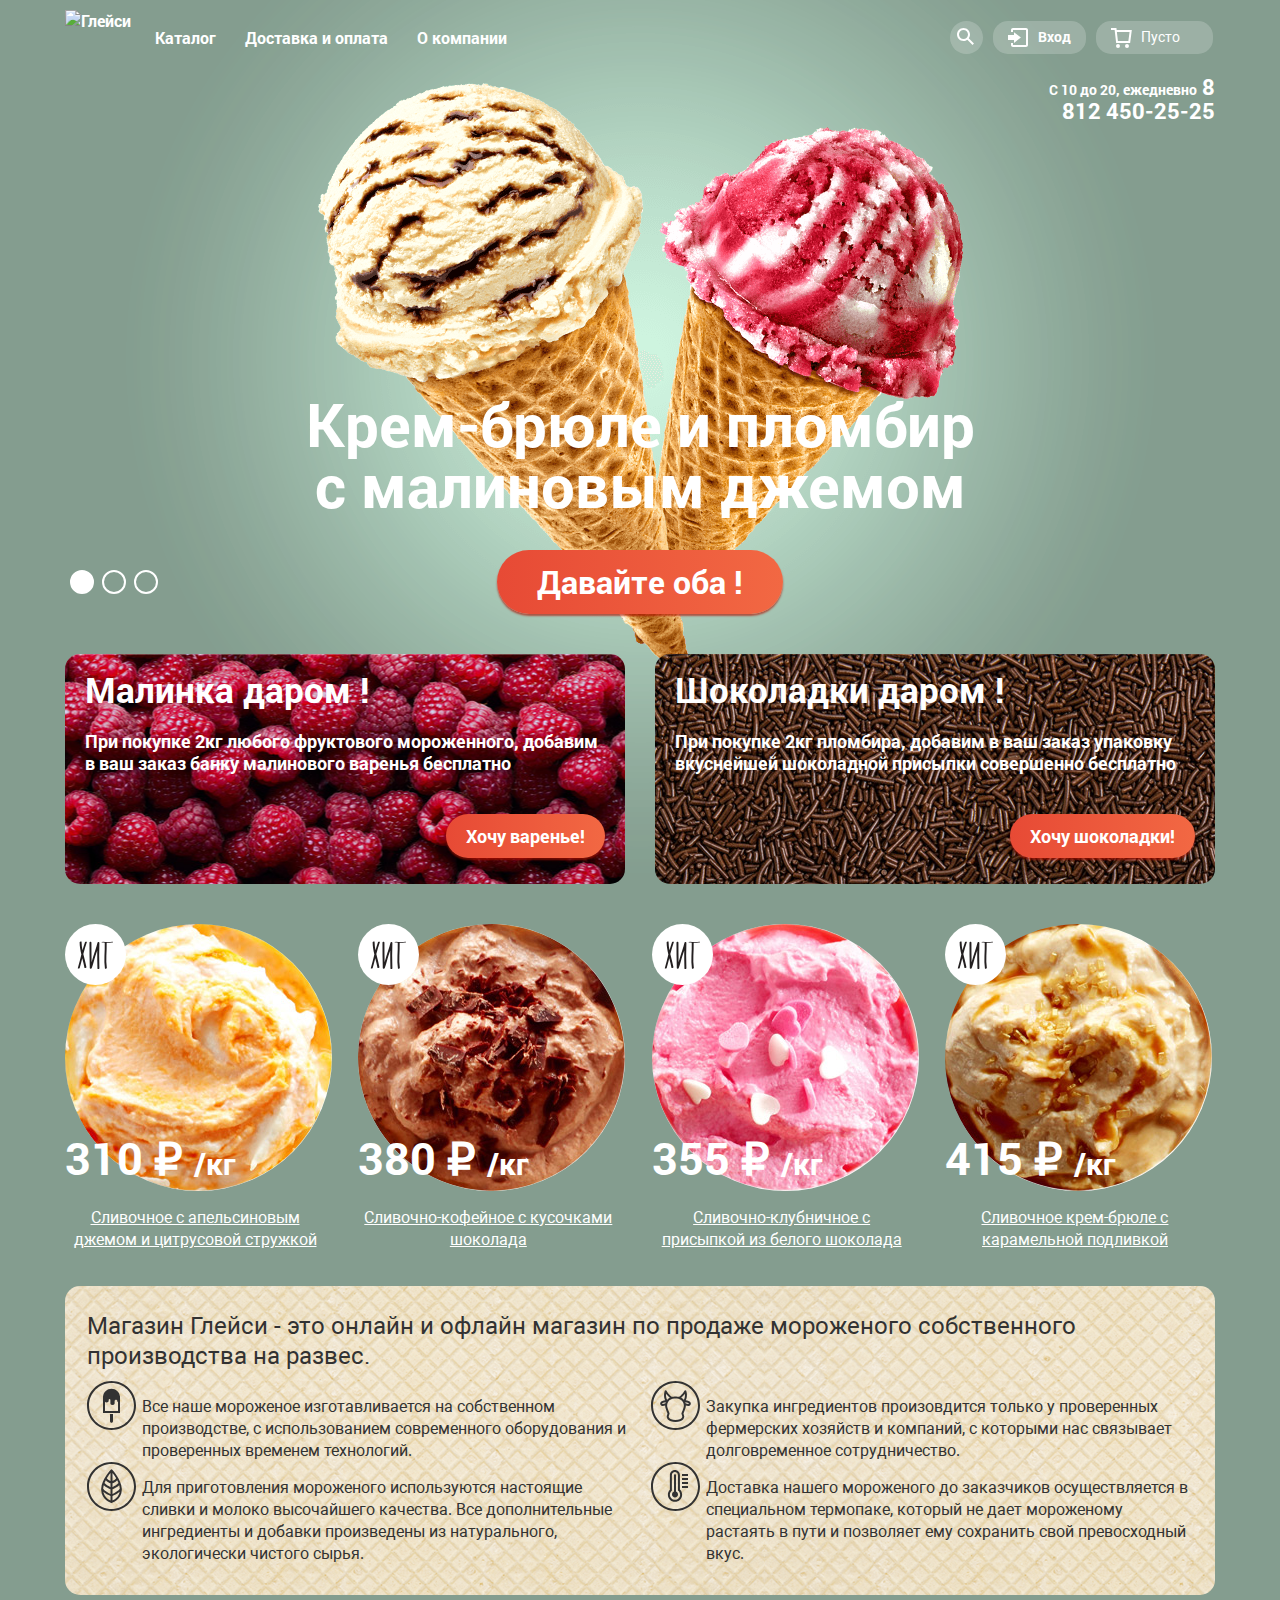
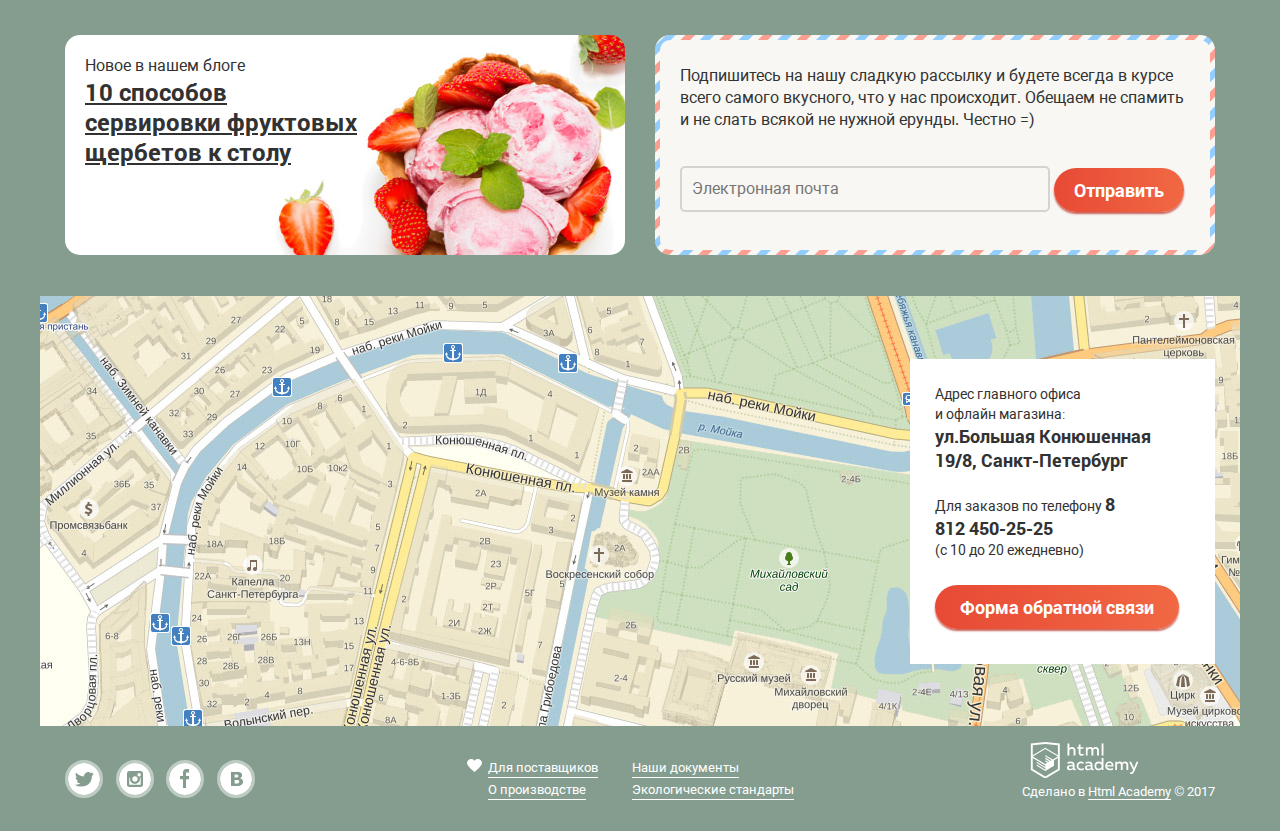
==== commit c75ab922: "футер + пагинаци правки" ====
--- a/index.html
+++ b/index.html
@@ -307,18 +307,18 @@
               <tbody>
                 <tr>
                   <td>
-                    <a class="specification__heart" href="#">Для поставщиков</a>
+                    <a class="specification__lnk specification__heart" href="#">Для поставщиков</a>
                   </td>
                   <td>
-                    <a href="#">Наши документы</a>
+                    <a class="specification__lnk" href="#">Наши документы</a>
                   </td>
                 </tr>
                 <tr>
                   <td>
-                    <a href="#">О производстве</a>
+                    <a class="specification__lnk" href="#">О производстве</a>
                   </td>
                   <td>
-                    <a href="#">Экологические стандарты</a>
+                    <a class="specification__lnk" href="#">Экологические стандарты</a>
                   </td>
                 </tr>
               </tbody>
--- a/css/style.css
+++ b/css/style.css
@@ -527,6 +527,11 @@
   cursor: pointer;
 }
 
+.controls-slider__toggle:hover {
+  background-color: rgba(255,255,255,0.4);
+}
+
+
 #product-1:checked ~ .site-wrapper {
   background-color: #849d8f;
   background-image: url("../img/plombir_1.png");
@@ -1110,6 +1115,12 @@
    background-image: url('../img/icon-right.svg');
  }
 
+ .pagination__toggle--next:hover,
+ .pagination__toggle--next:active {
+   background-image: url('../img/icon-right-hover.svg');
+ }
+
+
  .pagination__toggle--prev {
    left: 0;
    background-image: url('../img/icon-right.svg');
@@ -1122,7 +1133,7 @@
    display: block;
    width: 21px;
    height: 21px;
-   padding-left: 5px;
+   padding-left: 6px;
    padding-top: 2px;
    font: inherit;
    color: inherit;
@@ -1134,6 +1145,11 @@
    color: #323232;
    background-color: #ffffff;
  }
+
+ .pagination__btn:not(.pagination__btn--active ):hover {
+   background-color: rgba(255,255,255,0.2);
+ }
+
 
  .pagination__list {
    margin: 0;
@@ -1320,10 +1336,15 @@
   }
 
   .site-footer__descr a {
-    text-decoration: underline;
+    border-bottom: 1px solid white;
     color: #ffffff;
   }
 
+  .site-footer__descr a:hover,
+  .site-footer__descr a:active {
+    border-bottom: 1px solid #ffbc9e;
+    color: #ffbc9e;
+  }
 
   .social__item {
     display: inline-block;
@@ -1335,10 +1356,18 @@
     height: 32px;
     background-repeat: no-repeat;
     background-position: top center;
-    border: 3px solid silver;
+    border: 3px solid #beccc4;
     border-radius: 50%;
     font-size: 0;
   }
+
+  .social__lnk:hover,
+  .social__lnk:active,
+  .social__lnk:focus {
+    opacity: 0.8;
+  }
+
+
 
   .social__lnk--twiter {
     background-image: url('../img/twiter.svg');
@@ -1374,10 +1403,16 @@
    min-width: 140px;
  }
 
- .specification a {
+ .specification__lnk{
    padding-bottom: 2px;
    border-bottom: 1px solid white;
-   color: white;
+   color: #ffffff;
+ }
+
+ .specification__lnk:hover,
+ .specification__lnk:active {
+   border-bottom: 1px solid #ffbc9e;
+   color: #ffbc9e;
  }
 
  .specification__heart {
@@ -1394,6 +1429,10 @@
     background-image: url('../img/heart.svg');
     background-repeat: no-repeat;
     background-position: 0 0;
+}
+
+.specification__heart:hover::before{
+  background-image: url('../img/heart-hover.svg');
 }
 
 
@@ -1548,12 +1587,15 @@
 
   }
 
-.btn-slide:hover {
+.btn-slide:hover,
+.btn-slide:focus {
+  outline: none;
   background: linear-gradient(to bottom, #f58669 0%, #ec6f5e 100%);
   box-shadow: 0 2px 2px rgba(172, 16, 0, 1);
 }
 
 .btn-slide:active {
+  outline: none;
   background: linear-gradient(to bottom, #d84732 0%, #e1613e 100%);
   box-shadow: inset 0 2px 2px rgba(172, 16, 0, 1);
 }
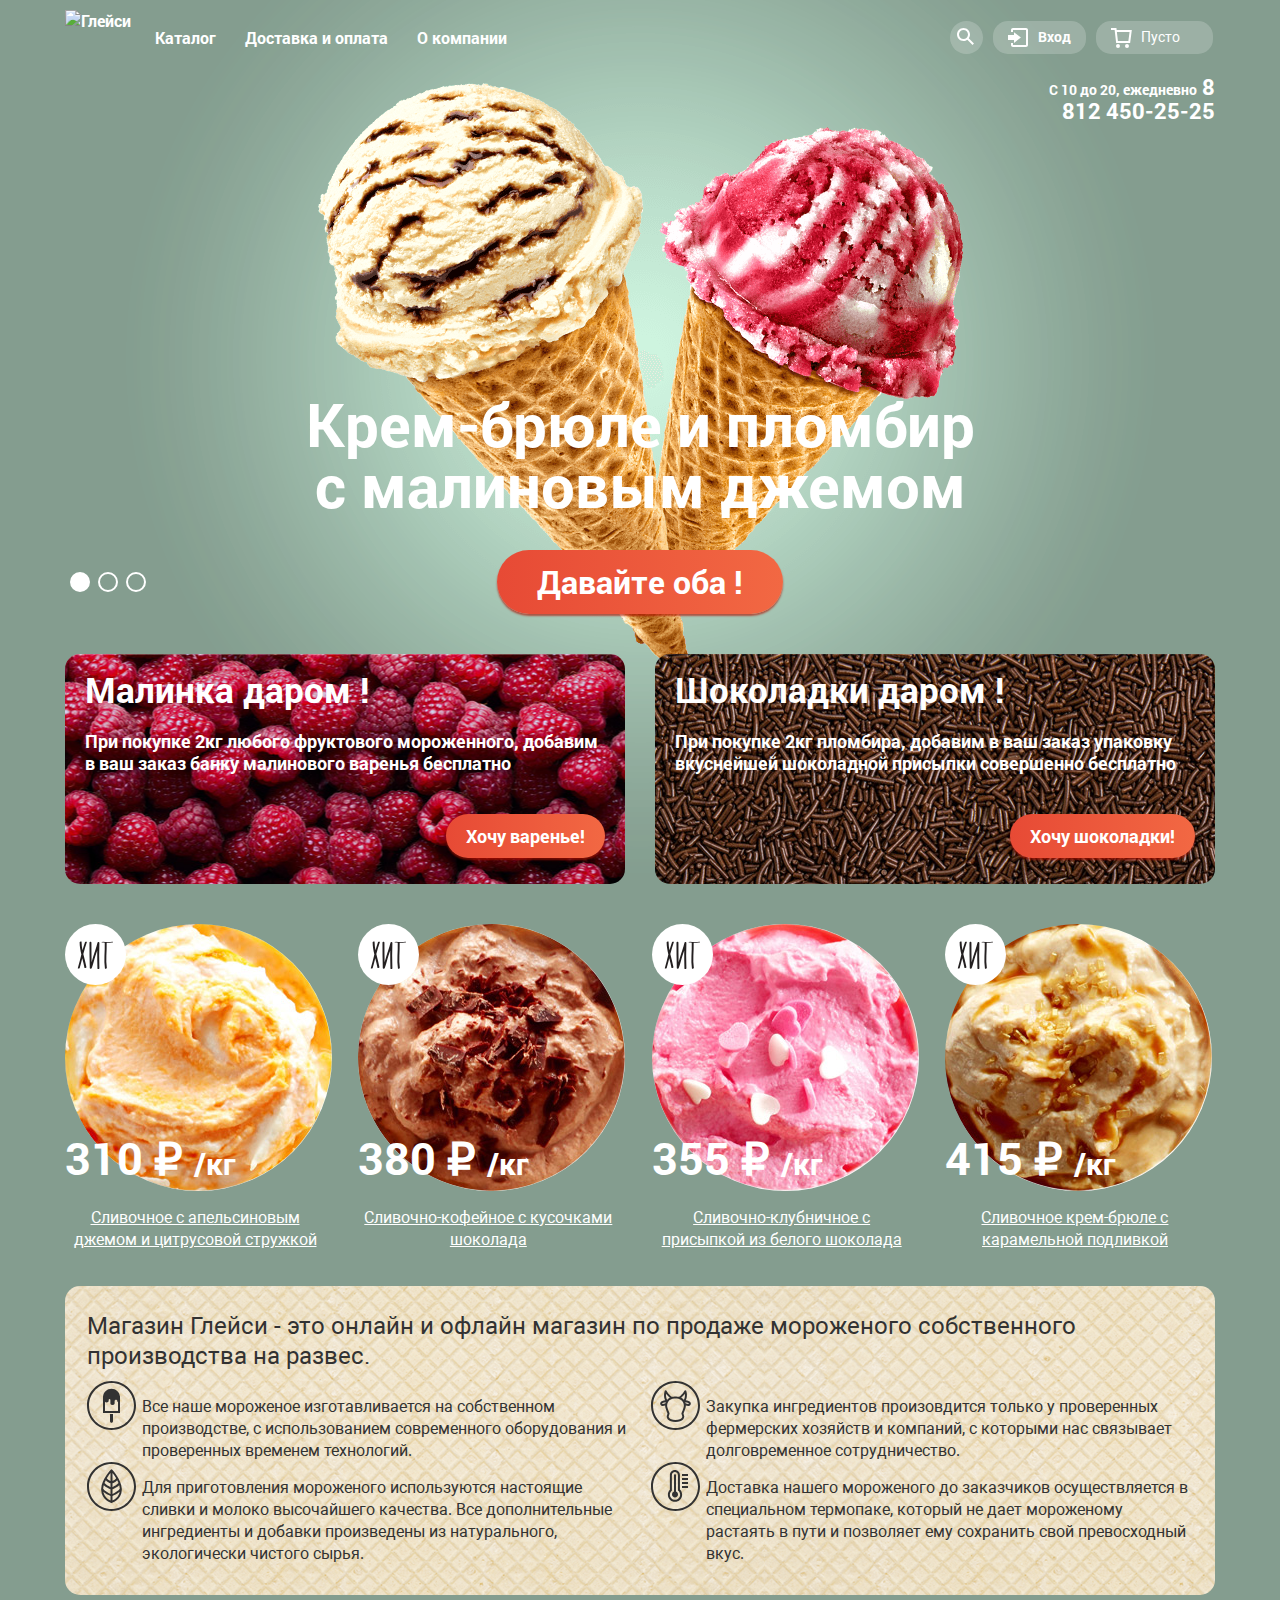
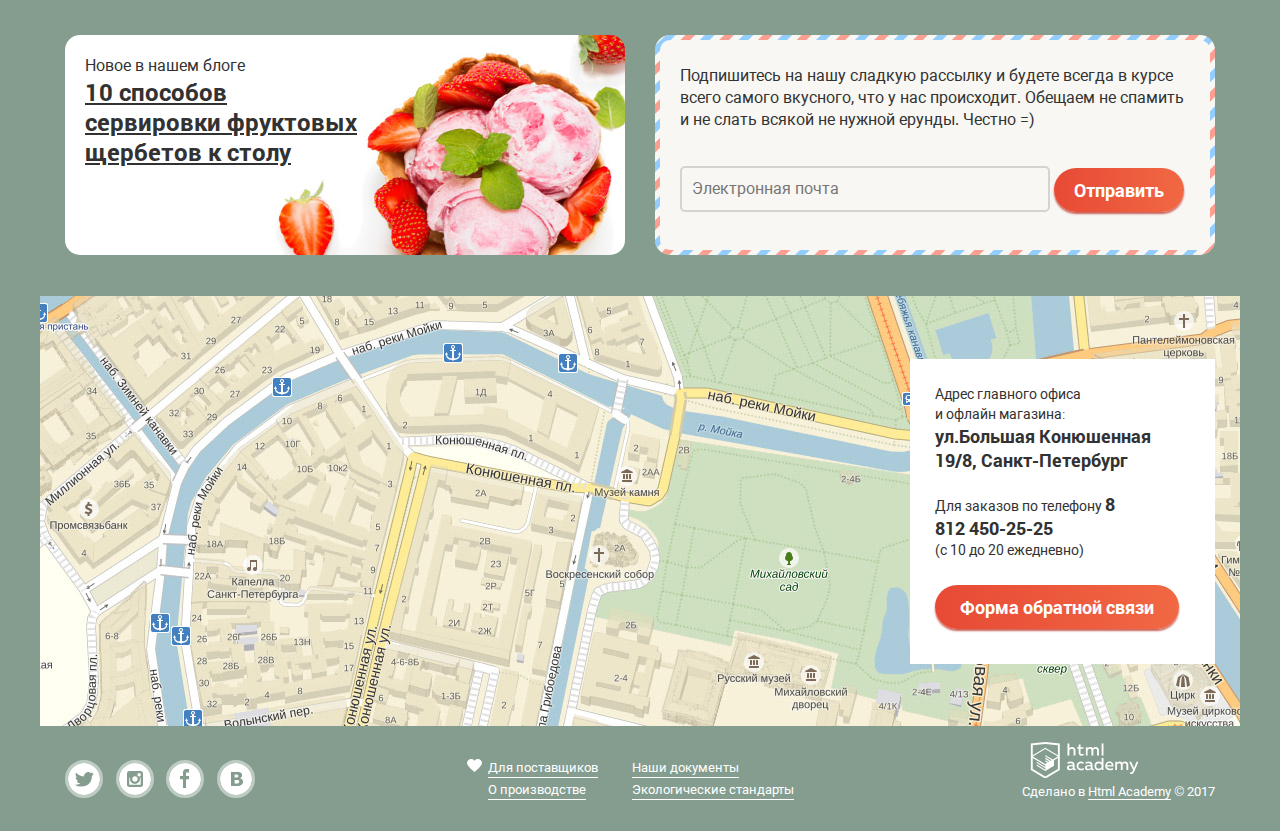
==== commit 4c1b3c6f: "правки" ====
--- a/index.html
+++ b/index.html
@@ -6,21 +6,12 @@
   <title>Gllacy</title>
   <link href="css/normalize.css" rel="stylesheet">
   <link href="css/style.css" rel="stylesheet">
-<!--<style>
-  HTML {
-    background: url( 'img/modal.png' ) 50% 0 no-repeat;
-    opacity: .5;
-  }
-  BODY {
-    opacity: .5;
-  }
-</style>-->
 </head>
 
 <body>
-    <input class="visually-hidden" type="radio" id="product-1" name="toggle" checked>
-    <input class="visually-hidden" type="radio" id="product-2" name="toggle">
-    <input class="visually-hidden" type="radio" id="product-3" name="toggle">
+  <input class="visually-hidden" type="radio" id="product-1" name="toggle" checked>
+  <input class="visually-hidden" type="radio" id="product-2" name="toggle">
+  <input class="visually-hidden" type="radio" id="product-3" name="toggle">
   <div class="site-wrapper">
 
     <div class="content-wrapper">
@@ -38,7 +29,7 @@
                 <ul class="sub-menu">
                   <li><a class="sub-menu__lnk sub-menu__lnk--highlight" href="#">Новинки</a></li>
                   <li><a class="sub-menu__lnk " href="catalog.html">Сливочное</a></li>
-                  <li><a  class="sub-menu__lnk" href="#">Щербеты</a></li>
+                  <li><a class="sub-menu__lnk" href="#">Щербеты</a></li>
                   <li><a class="sub-menu__lnk" href="#">Фруктовый лед</a></li>
                   <li><a class="sub-menu__lnk" href="#">Мелорин</a></li>
                 </ul>
@@ -51,11 +42,11 @@
                 <a href="#" class="btn-custom btn-custom--search">Поиск</a>
 
                 <div class="search">
-                <form class="search__form " action="https://echo.htmlacademy.ru" method="post">
-                  <label class="search__label visually-hidden" for="search">Форма поиска</label>
-                  <input class="search__input" type="search" id="search" placeholder="Что ищем ?">
-                </form>
-              </div>
+                  <form class="search__form " action="https://echo.htmlacademy.ru" method="post">
+                    <label class="search__label visually-hidden" for="search">Форма поиска</label>
+                    <input class="search__input" type="search" id="search" placeholder="Что ищем ?">
+                  </form>
+                </div>
               </li>
 
               <li class="navigation__item navigation__item--enter">
@@ -115,9 +106,9 @@
       <section class="slider">
         <h2 class="visually-hidden">Слайдер на главной странице</h2>
         <div class="controls-slider slider__controls">
-            <label for="product-1"  class="controls-slider__toggle">Первый</label>
-            <label for="product-2"  class="controls-slider__toggle">Второй</label>
-            <label for="product-3"  class="controls-slider__toggle">Третий</label>
+          <label for="product-1" class="controls-slider__toggle">Первый</label>
+          <label for="product-2" class="controls-slider__toggle">Второй</label>
+          <label for="product-3" class="controls-slider__toggle">Третий</label>
         </div>
 
         <div class="slide " id='slide-1'>
@@ -134,7 +125,6 @@
           <h2 class="slide__title">Пломбир с помадкой и клубничный щербет</h2>
           <a class="btn-slide btn-slide--lg slide__btn" href="#">Давайте оба !</a>
         </div>
-
 
 
       </section>
@@ -175,8 +165,8 @@
           <article class="ice-cream ice-cream--hit goods__item">
             <h2 class="visually-hidden">Товар: cливочное с апельсиновым джемом и цитрусовой стружкой</h2>
             <img src="img/product_2.jpg" width="267" height="267" alt="Пломбир">
-              <p class="ice-cream__price">380 &#8381; <span>/кг</span> </p>
-              <p class="ice-cream__descr">Сливочно-кофейное с кусочками шоколада</p>
+            <p class="ice-cream__price">380 &#8381; <span>/кг</span> </p>
+            <p class="ice-cream__descr">Сливочно-кофейное с кусочками шоколада</p>
             <a class="btn-slide btn-slide--disable ice-cream__btn" href="#">Быстрый просмотр</a>
           </article>
 
@@ -234,26 +224,27 @@
           </section>
 
           <section class="subscription">
+            <h2 class="visually-hidden">Подписка на рассылку</h2>
             <div class="subscription__wrapper">
-            <p>Подпишитесь на нашу сладкую рассылку и будете всегда в курсе всего самого вкусного, что у нас происходит. Обещаем не спамить и не слать всякой не нужной ерунды. Честно =)</p>
-
-            <form class="subscription__form" action="https://echo.htmlacademy.ru/ " method="get">
-
-              <label class="subscription__label visually-hidden " for="subscription-mail">Электронная почта</label>
-              <input class="subscription__input " type="email" name="subscription-mail" id="subscription-mail" placeholder="Электронная почта">
-
-              <button class="btn-slide subscription__btn" type="submit">Отправить</button>
-
-            </form>
-          </div>
+              <p>Подпишитесь на нашу сладкую рассылку и будете всегда в курсе всего самого вкусного, что у нас происходит. Обещаем не спамить и не слать всякой не нужной ерунды. Честно =)</p>
+
+              <form class="subscription__form" action="https://echo.htmlacademy.ru/ " method="get">
+
+                <label class="subscription__label visually-hidden " for="subscription-mail">Электронная почта</label>
+                <input class="subscription__input " type="email" name="subscription-mail" id="subscription-mail" placeholder="Электронная почта">
+
+                <button class="btn-slide subscription__btn" type="submit">Отправить</button>
+
+              </form>
+            </div>
 
 
           </section>
         </div>
       </main>
     </div>
-	 <iframe class="map" src="https://www.google.com/maps/embed?pb=!1m18!1m12!1m3!1d1998.5989424123688!2d30.32089461570254!3d59.93879686904841!2m3!1f0!2f0!3f0!3m2!1i1024!2i768!4f13.1!3m3!1m2!1s0x4696310fca5ba729%3A0xea9c53d4493c879f!2z0JHQvtC70YzRiNCw0Y8g0JrQvtC90Y7RiNC10L3QvdCw0Y8g0YPQuy4sIDE5LCDQodCw0L3QutGCLdCf0LXRgtC10YDQsdGD0YDQsywg0KDQvtGB0ZbRjywgMTkxMTg2!5e0!3m2!1suk!2s!4v1472509188440"
-        height="430" width="100%" style="border:0" allowfullscreen></iframe>
+    <iframe class="map" src="https://www.google.com/maps/embed?pb=!1m18!1m12!1m3!1d1998.5989424123688!2d30.32089461570254!3d59.93879686904841!2m3!1f0!2f0!3f0!3m2!1i1024!2i768!4f13.1!3m3!1m2!1s0x4696310fca5ba729%3A0xea9c53d4493c879f!2z0JHQvtC70YzRiNCw0Y8g0JrQvtC90Y7RiNC10L3QvdCw0Y8g0YPQuy4sIDE5LCDQodCw0L3QutGCLdCf0LXRgtC10YDQsdGD0YDQsywg0KDQvtGB0ZbRjywgMTkxMTg2!5e0!3m2!1suk!2s!4v1472509188440"
+      height="430" style="border:0" allowfullscreen></iframe>
     <section class="contacts">
 
       <h2 class="visually-hidden">Как до нас добраться</h2>
@@ -261,16 +252,15 @@
         <div class="contacts__inner">
 
           <p class="contacts__descr">
-            Адрес главного офиса</br> и офлайн магазина:
+            Адрес главного офиса<br> и офлайн магазина:
           </p>
-            <p class="contacts__descr">
+          <p class="contacts__descr">
             <span> ул.Большая Конюшенная 19/8, Санкт-Петербург</span>
           </p>
 
           <p class="contacts__descr">
             Для заказов по телефону
-            <span> 8 812 450-25-25</span><br>
-            (c 10 до 20 ежедневно)
+            <span> 8 812 450-25-25</span><br> (c 10 до 20 ежедневно)
           </p>
 
           <a class="btn-slide btn-slide--wide contacts__btn" href="#">Форма обратной связи</a>
@@ -304,30 +294,30 @@
 
         <div class="site-footer__specification specification">
           <table class="specification__table">
-              <tbody>
-                <tr>
-                  <td>
-                    <a class="specification__lnk specification__heart" href="#">Для поставщиков</a>
-                  </td>
-                  <td>
-                    <a class="specification__lnk" href="#">Наши документы</a>
-                  </td>
-                </tr>
-                <tr>
-                  <td>
-                    <a class="specification__lnk" href="#">О производстве</a>
-                  </td>
-                  <td>
-                    <a class="specification__lnk" href="#">Экологические стандарты</a>
-                  </td>
-                </tr>
-              </tbody>
-            </table>
+            <tbody>
+              <tr>
+                <td>
+                  <a class="specification__lnk specification__heart" href="#">Для поставщиков</a>
+                </td>
+                <td>
+                  <a class="specification__lnk" href="#">Наши документы</a>
+                </td>
+              </tr>
+              <tr>
+                <td>
+                  <a class="specification__lnk" href="#">О производстве</a>
+                </td>
+                <td>
+                  <a class="specification__lnk" href="#">Экологические стандарты</a>
+                </td>
+              </tr>
+            </tbody>
+          </table>
         </div>
 
         <div class="site-footer__copyright">
 
-          <a class="site-footer__logo">
+          <a class="site-footer__logo" href="https://htmlacademy.ru/">
             <img src="img/html-academy.svg" width='120' height='36' alt='htmlacademy-logo'>
           </a>
 
@@ -350,12 +340,12 @@
 
           <li class="popup__item">
             <label class="popup__label visually-hidden" for="popup-name">Как вас зовут ?</label>
-            <input class="popup__input " type="text" name="popup-name" id="popup-name" placeholder="Как вас зовут ?" >
+            <input class="popup__input " type="text" name="popup-name" id="popup-name" placeholder="Как вас зовут ?">
           </li>
 
           <li class="popup__item">
             <label class="popup__label visually-hidden " for="popup-mail">Ваша почта для ответа ?</label>
-            <input class="popup__input " type="email" name="popup-mail" id="popup-mail" placeholder="Ваша почта для ответа ?" >
+            <input class="popup__input " type="email" name="popup-mail" id="popup-mail" placeholder="Ваша почта для ответа ?">
           </li>
 
           <li class="popup__item">
@@ -371,7 +361,9 @@
     </section>
     <div class="overlay"></div>
   </div>
- <script src="js/script.js"> </script>
+  <script src="js/script.js">
+
+  </script>
 
 </body>
 
--- a/css/style.css
+++ b/css/style.css
@@ -1,20 +1,23 @@
 @font-face {
   font-family: "Roboto";
-  src: url("../fonts/roboto.woff2") format("woff2"), url("../fonts/roboto.woff") format("woff");
+  src: url("../fonts/roboto.woff2") format("woff2"),
+    url("../fonts/roboto.woff") format("woff");
   font-weight: 400;
   font-style: normal;
 }
 
 @font-face {
   font-family: "Roboto";
-  src: url("../fonts/robotobold.woff2") format("woff2"), url("../fonts/robotobold.woff") format("woff");
+  src: url("../fonts/robotobold.woff2") format("woff2"),
+    url("../fonts/robotobold.woff") format("woff");
   font-weight: 700;
   font-style: normal;
 }
 
 @font-face {
   font-family: "Open Sans";
-  src: url("../fonts/robotomedium.woff2") format("woff2"), url("../fonts/robotomedium.woff") format("woff");
+  src: url("../fonts/robotomedium.woff2") format("woff2"),
+    url("../fonts/robotomedium.woff") format("woff");
   font-weight: 500;
   font-style: normal;
 }
@@ -32,7 +35,9 @@
 
   white-space: nowrap;
 
-  clip-path: inset(100%);
+  -webkit-clip-path: inset(100%);
+
+          clip-path: inset(100%);
   clip: rect(0 0 0 0);
   overflow: hidden;
 }
@@ -40,9 +45,7 @@
 body {
   margin: 0;
   padding: 0;
-
   min-width: 1200px;
-
   font-family: "Roboto", Arial, sans-serif;
   font-size: 16px;
   line-height: 22px;
@@ -54,24 +57,25 @@
   text-decoration: none;
 }
 
-
 .disable {
   display: none;
 }
-
-
-/*ШАПКА САЙТА*/
-
 .site-header {
+  display: -webkit-box;
+  display: -ms-flexbox;
   display: flex;
-  flex-direction: column;
+  -webkit-box-orient: vertical;
+  -webkit-box-direction: normal;
+      -ms-flex-direction: column;
+          flex-direction: column;
   margin-bottom: 270px;
 }
 
 .site-header__site-logo {
   display: block;
   height: 75px;
-  box-sizing: border-box;
+  -webkit-box-sizing: border-box;
+          box-sizing: border-box;
   padding-top: 10px;
 }
 
@@ -101,6 +105,8 @@
   background-image: url("../img/plombir_1.png");
   background-repeat: no-repeat;
   background-position: top center;
+  -webkit-transition: background-image 0.5s ease, background-color 0.5s ease;
+  -o-transition: background-image 0.5s ease, background-color 0.5s ease;
   transition: background-image 0.5s ease, background-color 0.5s ease;
 }
 
@@ -129,10 +135,10 @@
 }
 
 .site-nav__wrapper {
+  display: -webkit-box;
+  display: -ms-flexbox;
   display: flex;
 }
-
-
 
 .navigation,
 .sub-menu {
@@ -152,7 +158,8 @@
 }
 
 .navigation__lnk:active {
-box-shadow: inset 0 2px 1px #696969;
+  -webkit-box-shadow: inset 0 2px 1px #696969;
+          box-shadow: inset 0 2px 1px #696969;
 }
 
 .navigation__lnk--active,
@@ -162,12 +169,17 @@
   color: #ffffff !important;
 }
 
-
 .navigation {
+  display: -webkit-box;
+  display: -ms-flexbox;
   display: flex;
   position: relative;
-  align-items: center;
-  justify-content: space-between;
+  -webkit-box-align: center;
+      -ms-flex-align: center;
+          align-items: center;
+  -webkit-box-pack: justify;
+      -ms-flex-pack: justify;
+          justify-content: space-between;
   margin: 0;
   padding: 0;
   padding: 0 10px;
@@ -175,16 +187,17 @@
 }
 
 .navigation--user-navigation {
-  justify-content: flex-start;
+  -webkit-box-pack: start;
+      -ms-flex-pack: start;
+          justify-content: flex-start;
   min-width: 275px;
   padding: 0;
   margin-left: auto;
 }
 
-.navigation--user-navigation li{
+.navigation--user-navigation li {
   margin-left: 10px;
 }
-
 
 .navigation__lnk {
   display: block;
@@ -195,15 +208,38 @@
   padding-bottom: 5px;
 }
 
-.navigation> li:hover > .sub-menu {
-  display: block;
-}
-
+.navigation > li:hover > .sub-menu {
+  display: block;
+}
 
 .navigation__lnk--user {
   font-size: 14px;
   line-height: 16px;
   color: #ffffff;
+}
+
+.navigation__item--enter:hover .btn-custom,
+.navigation__item--search:hover .btn-custom {
+  background-color: #ffffff;
+  color: #323232;
+}
+
+.navigation__item--basket:hover .btn-custom--basket-full {
+  background-color: #ffffff;
+  color: #323232;
+}
+.navigation__item--enter:hover .btn-custom--user::before {
+  background-image: url("../img/exit-hover.svg");
+}
+
+.navigation__item--search:hover .btn-custom--search::before {
+  background-image: url("../img/lens-hover.svg");
+}
+
+.navigation__item--sub:hover .navigation__lnk {
+  background-color: #ffffff;
+  border-radius: 15px;
+  color: #323232;
 }
 
 .sub-menu {
@@ -221,7 +257,7 @@
   background-color: #f8f7f4;
   border-radius: 5px;
   color: black;
-  z-index:10;
+  z-index: 10;
 }
 
 .sub-menu li {
@@ -237,8 +273,7 @@
   padding-right: 20px;
   padding-left: 20px;
   color: black;
-  }
-
+}
 
 .sub-menu__lnk--highlight {
   padding-top: 12px;
@@ -250,7 +285,6 @@
 }
 
 
-/*находимся на странице*/
 .sub-menu__lnk--active {
   background-color: #d07058;
 }
@@ -269,18 +303,17 @@
   background-color: #f6b5a5;
 }
 
-.navigation> li:hover > .account {
-  display: block;
-}
-
-.navigation> li:hover > .search {
-  display: block;
-}
-
-.navigation> li:hover .basket__content {
-  display: block;
-}
-
+.navigation > li:hover > .account {
+  display: block;
+}
+
+.navigation > li:hover > .search {
+  display: block;
+}
+
+.navigation > li:hover .basket__content {
+  display: block;
+}
 
 .account {
   position: absolute;
@@ -289,19 +322,26 @@
   top: 58px;
   padding: 20px;
   background-color: #f8f7f4;
-  box-sizing: border-box;
+  -webkit-box-sizing: border-box;
+          box-sizing: border-box;
   border-radius: 5px;
-  box-shadow: 0 20px 20px rgba(0,0,0,.4);
+  -webkit-box-shadow: 0 20px 20px rgba(0, 0, 0, 0.4);
+          box-shadow: 0 20px 20px rgba(0, 0, 0, 0.4);
   z-index: 20;
 }
 
 .account__form {
+  display: -webkit-box;
+  display: -ms-flexbox;
   display: flex;
-  flex-direction: column;
-  align-items: center;
-}
-
-
+  -webkit-box-orient: vertical;
+  -webkit-box-direction: normal;
+      -ms-flex-direction: column;
+          flex-direction: column;
+  -webkit-box-align: center;
+      -ms-flex-align: center;
+          align-items: center;
+}
 
 .account__support {
   position: absolute;
@@ -309,20 +349,19 @@
   bottom: 15px;
 }
 
-
-
 .account__input {
- font: inherit;
- font-size: 14px;
- line-height: 24px;
- color: #333333;
- width: 240px;
- padding: 10px;
- margin-bottom: 15px;
- background-color: transparent;
- border-radius: 5px;
- box-sizing: border-box;
- border: 2px solid #d3d3d2;
+  font: inherit;
+  font-size: 14px;
+  line-height: 24px;
+  color: #333333;
+  width: 240px;
+  padding: 10px;
+  margin-bottom: 15px;
+  background-color: transparent;
+  border-radius: 5px;
+  -webkit-box-sizing: border-box;
+          box-sizing: border-box;
+  border: 2px solid #d3d3d2;
 }
 
 .account__input::-webkit-input-placeholder {
@@ -333,7 +372,8 @@
 }
 
 .account__btn {
-  align-self: flex-start;
+  -ms-flex-item-align: start;
+      align-self: flex-start;
   border: none;
 }
 
@@ -355,7 +395,6 @@
   padding: 0;
 }
 
-
 .search {
   display: none;
   position: absolute;
@@ -365,9 +404,11 @@
   height: 85px;
   padding: 20px 15px;
   background-color: #f8f7f4;
-  box-sizing: border-box;
+  -webkit-box-sizing: border-box;
+          box-sizing: border-box;
   border-radius: 5px;
-  box-shadow: 0 20px 20px rgba(0,0,0,.4);
+  -webkit-box-shadow: 0 20px 20px rgba(0, 0, 0, 0.4);
+          box-shadow: 0 20px 20px rgba(0, 0, 0, 0.4);
 }
 
 .search__input {
@@ -379,7 +420,8 @@
   padding: 10px;
   background-color: transparent;
   border-radius: 5px;
-  box-sizing: border-box;
+  -webkit-box-sizing: border-box;
+          box-sizing: border-box;
   border: 2px solid #d3d3d2;
 }
 
@@ -390,7 +432,6 @@
   color: #999999;
 }
 
-/*ОСНОВНОЙ КОНТЕНТ : БЛОК КОРЗИНА*/
 
 .basket {
   font-size: 13px;
@@ -410,8 +451,8 @@
 }
 
 .basket__table td {
-vertical-align: top;
-padding-top: 16px;
+  vertical-align: top;
+  padding-top: 16px;
 }
 
 .basket__img-td {
@@ -433,9 +474,11 @@
   padding-left: 16px;
   padding-right: 16px;
   background-color: #f8f7f4;
-  box-sizing: border-box;
+  -webkit-box-sizing: border-box;
+          box-sizing: border-box;
   border-radius: 5px;
-  box-shadow: 0 20px 20px rgba(0,0,0,.4);
+  -webkit-box-shadow: 0 20px 20px rgba(0, 0, 0, 0.4);
+          box-shadow: 0 20px 20px rgba(0, 0, 0, 0.4);
   z-index: 20;
 }
 
@@ -443,11 +486,9 @@
   display: none !important;
 }
 
-
 .basket__goods-title {
   width: 220px;
 }
-
 
 .basket__price {
   opacity: 0.6;
@@ -457,7 +498,7 @@
   width: 10px;
   height: 10px;
   font-size: 0;
-  background: url('../img/basket-del.svg');
+  background: url("../img/basket-del.svg");
   background-repeat: no-repeat;
   background-position: 0 0;
   border: none;
@@ -479,10 +520,6 @@
 }
 
 
-
-
-/*ОСНОВНОЙ КОНТЕНТ : ЭЛЕМЕНТЫ СЛАЙДЕРА*/
-
 .slider {
   position: relative;
   margin-bottom: 40px;
@@ -514,11 +551,10 @@
   font-size: 0;
 }
 
-
 .controls-slider__toggle {
   display: inline-block;
-  width: 20px;
-  height: 20px;
+  width: 16px;
+  height: 16px;
   margin-right: 8px;
   vertical-align: top;
   background-color: transparent;
@@ -528,9 +564,8 @@
 }
 
 .controls-slider__toggle:hover {
-  background-color: rgba(255,255,255,0.4);
-}
-
+  background-color: rgba(255, 255, 255, 0.4);
+}
 
 #product-1:checked ~ .site-wrapper {
   background-color: #849d8f;
@@ -539,20 +574,19 @@
 
 #product-2:checked ~ .site-wrapper {
   background-color: #8996a6;
-    background-image: url("../img/plombir_2.png");
+  background-image: url("../img/plombir_2.png");
 }
 
 #product-3:checked ~ .site-wrapper {
   background-color: #9d8b84;
-    background-image: url("../img/plombir_3.png");
-}
-
-#product-1:checked ~ .site-wrapper  #slide-1,
-#product-2:checked ~ .site-wrapper  #slide-2,
-#product-3:checked ~ .site-wrapper  #slide-3 {
-  display: block;
-}
-
+  background-image: url("../img/plombir_3.png");
+}
+
+#product-1:checked ~ .site-wrapper #slide-1,
+#product-2:checked ~ .site-wrapper #slide-2,
+#product-3:checked ~ .site-wrapper #slide-3 {
+  display: block;
+}
 
 #product-1:checked ~ .site-wrapper label[for="product-1"],
 #product-2:checked ~ .site-wrapper label[for="product-2"],
@@ -560,9 +594,6 @@
   background-color: #ffffff;
 }
 
-
-
-
 .site-main__title {
   margin: 0;
   margin-bottom: 35px;
@@ -582,9 +613,6 @@
   margin-top: -15px;
 }
 
-
-
-/*ОСНОВНОЙ КОНТЕНТ : ФИЛЬТРЫ*/
 
 .filter {
   width: 865px;
@@ -601,20 +629,25 @@
   padding: 10px 15px;
   margin-top: 15px;
   background-color: #f1f1f1;
-  background-color: rgba(255,255,255,.2);
+  background-color: rgba(255, 255, 255, 0.2);
   border-radius: 18px;
-  box-sizing: border-box;
+  -webkit-box-sizing: border-box;
+          box-sizing: border-box;
 }
 
 .filter__wrapper--empty {
   padding: 10px 0;
 }
 
-
 .filter__form {
+  display: -webkit-box;
+  display: -ms-flexbox;
   display: flex;
-  flex-wrap: wrap;
-  justify-content: space-between;
+  -ms-flex-wrap: wrap;
+      flex-wrap: wrap;
+  -webkit-box-pack: justify;
+      -ms-flex-pack: justify;
+          justify-content: space-between;
 }
 
 .filter__fieldset {
@@ -627,9 +660,9 @@
 }
 
 .filter__legend {
-    position: absolute;
-    top: -8px;
-    left: 15px;
+  position: absolute;
+  top: -8px;
+  left: 15px;
 }
 
 .filter__select {
@@ -640,17 +673,17 @@
   color: inherit;
   background-color: transparent;
   border: none;
+  outline: none;
   -webkit-appearance: none;
 }
 
-
-
 .filter__wrapper--empty:active,
-.filter__wrapper--empty:hover  {
+.filter__wrapper--empty:hover {
+  outline: none;
   color: #000;
 }
 
-.filter__wrapper--empty:active .filter__arrow ,
+.filter__wrapper--empty:active .filter__arrow,
 .filter__wrapper--empty:hover .filter__arrow {
   border-top: 5px solid black;
 }
@@ -671,7 +704,7 @@
 }
 
 .filter__fieldset--sort {
- width: 195px;
+  width: 195px;
 }
 
 .filter__fieldset--price {
@@ -707,19 +740,19 @@
 }
 
 .filter__item--radio:not(:last-child) {
-   margin-right: 15px;
+  margin-right: 15px;
 }
 
 .filter__item--checkbox:not(:last-child) {
-   margin-right: 15px;
-}
-
+  margin-right: 15px;
+}
 
 .filter__list {
   margin: 0;
   padding: 0;
   list-style: none;
-  box-sizing: border-box;
+  -webkit-box-sizing: border-box;
+          box-sizing: border-box;
 }
 
 .filter__item {
@@ -729,49 +762,69 @@
 
 .filter__label--radio::before {
   content: "";
-    position: absolute;
-    display: block;
-    left: 0;
-    top: 0;
-    width: 20px;
-    height: 20px;
-    box-sizing: border-box;
-    border: 3px solid #ecf0ee;
-    border-radius: 50%;
-    background-color: transparent;
-}
-
-.filter__input--radio:checked +.filter__label--radio::after {
-    content: "";
-    position: absolute;
-    top: 7px;
-    left: 7px;
-    display: block;
-    width: 6px;
-    height: 6px;
-    border-radius: 50%;
-    background-color: #ecf0ee;
-  }
-
-  .filter__label--checkbox::before {
-      content: "";
-      position: absolute;
-      display: block;
-      left: 0;
-      top: -3px;
-      width: 25px;
-      height: 25px;
-      background-image: url('../img/checkbox-off.svg');
-      background-repeat: no-repeat;
-  }
-
-  .filter__input--checkbox:checked +.filter__label--checkbox::before {
-    background-image: url('../img/checkbox-on.svg');
-  }
-
+  position: absolute;
+  display: block;
+  left: 0;
+  top: 0;
+  width: 20px;
+  height: 20px;
+  -webkit-box-sizing: border-box;
+          box-sizing: border-box;
+  border: 3px solid #ecf0ee;
+  border-radius: 50%;
+  background-color: transparent;
+  opacity: 0.8;
+}
+
+.filter__input--radio:checked + .filter__label--radio::after {
+  content: "";
+  position: absolute;
+  top: 7px;
+  left: 7px;
+  display: block;
+  width: 6px;
+  height: 6px;
+  border-radius: 50%;
+  background-color: #ecf0ee;
+}
+
+.filter__input--radio:hover + .filter__label--radio::before {
+  opacity: 1;
+}
+
+.filter__label--checkbox::before {
+  content: "";
+  position: absolute;
+  display: block;
+  left: 0;
+  top: -3px;
+  width: 25px;
+  height: 25px;
+  background-image: url("../img/checkbox-off.svg");
+  background-repeat: no-repeat;
+  opacity: 0.8;
+}
+
+.filter__input--checkbox:checked + .filter__label--checkbox::before {
+  background-image: url("../img/checkbox-on.svg");
+  opacity: 0.8;
+}
+
+.filter__input--checkbox:hover + .filter__label--checkbox::before {
+  opacity: 1;
+}
+
+.filter__input--checkbox:disabled + .filter__label--checkbox::before {
+  opacity: 0.2;
+}
+
+.filter__input--radio:disabled + .filter__label--radio::before {
+  opacity: 1;
+}
 
 .filter__btn {
-  align-self: flex-start;
+  -ms-flex-item-align: start;
+      align-self: flex-start;
   margin-top: 16px;
   border: none;
   background-color: transparent;
@@ -785,7 +838,7 @@
   padding-right: 5px;
 }
 
-.range-filter__scale{
+.range-filter__scale {
   height: 3px;
   background: #d1dad3;
 }
@@ -810,16 +863,15 @@
   font-size: 0;
 }
 
-.range-filter__toggle--min{
+.range-filter__toggle--min {
   left: 18px;
 }
 
-.range-filter__toggle--max{
+.range-filter__toggle--max {
   left: 120px;
 }
 
 
-/*ОСНОВНОЙ КОНТЕНТ : БЛОК ХЛЕБНЫЕ КРОШКИ*/
 .breadcrumbs {
   min-width: 220px;
   font-size: 14px;
@@ -828,20 +880,26 @@
   color: #ffffff;
 }
 
-
-
 .breadcrumbs__list {
+  display: -webkit-box;
+  display: -ms-flexbox;
   display: flex;
-  flex-direction: row;
-  justify-content: space-between;
+  -webkit-box-orient: horizontal;
+  -webkit-box-direction: normal;
+      -ms-flex-direction: row;
+          flex-direction: row;
+  -webkit-box-pack: justify;
+      -ms-flex-pack: justify;
+          justify-content: space-between;
   width: 220px;
   margin: 0;
   padding: 0;
   list-style: none;
-  box-sizing: border-box;
-}
-
-.breadcrumbs__lnk{
+  -webkit-box-sizing: border-box;
+          box-sizing: border-box;
+}
+
+.breadcrumbs__lnk {
   display: block;
   color: inherit;
   border-bottom: 1px solid #a9bbb1;
@@ -851,7 +909,7 @@
 .breadcrumbs__lnk:not(.breadcrumbs__lnk--current):hover,
 .breadcrumbs__lnk:not(.breadcrumbs__lnk--current):focus {
   color: #ffbc9e;
-  border-bottom: 1px solid #ffbc9e
+  border-bottom: 1px solid #ffbc9e;
 }
 
 .breadcrumbs__lnk--current {
@@ -867,42 +925,43 @@
 }
 
 .breadcrumbs__item:not(:last-child)::after {
-    content: "»";
-    position: absolute;
-    top: 0;
-    right: 4px;
-    color: rgb(255, 255, 255);
-}
-
-
-
-
-/*ОСНОВНОЙ КОНТЕНТ : БЛОК СПЕЦИАЛЬНОЕ ПРЕДЛОЖЕНИЕ*/
+  content: "»";
+  position: absolute;
+  top: 0;
+  right: 4px;
+  color: rgb(255, 255, 255);
+}
+
 
 .special-offer {
+  display: -webkit-box;
+  display: -ms-flexbox;
   display: flex;
-  justify-content: space-between;
-   margin-bottom: 40px;
+  -webkit-box-pack: justify;
+      -ms-flex-pack: justify;
+          justify-content: space-between;
+  margin-bottom: 40px;
 }
 
 .special-offer__choice {
   position: relative;
   height: 230px;
   width: 560px;
-  box-sizing: border-box;
+  -webkit-box-sizing: border-box;
+          box-sizing: border-box;
   padding: 20px;
   padding-top: 15px;
   border-radius: 15px;
 }
 
 .special-offer__choice--raspberry {
-  background-image: url('../img/raspberries.jpg');
+  background-image: url("../img/raspberries.jpg");
   background-repeat: no-repeat;
   background-position: top center;
 }
 
 .special-offer__choice--chocolate {
-  background-image: url('../img/chocolate.jpg');
+  background-image: url("../img/chocolate.jpg");
   background-repeat: no-repeat;
   background-position: top center;
 }
@@ -931,13 +990,19 @@
 }
 
 
-/*ОСНОВНОЙ КОНТЕНТ : БЛОК ТОВАРЫ*/
-
 .goods {
+  display: -webkit-box;
+  display: -ms-flexbox;
   display: flex;
-  flex-direction: row;
-  justify-content: space-between;
-  flex-wrap: wrap;
+  -webkit-box-orient: horizontal;
+  -webkit-box-direction: normal;
+      -ms-flex-direction: row;
+          flex-direction: row;
+  -webkit-box-pack: justify;
+      -ms-flex-pack: justify;
+          justify-content: space-between;
+  -ms-flex-wrap: wrap;
+      flex-wrap: wrap;
 }
 
 .goods--inner {
@@ -948,7 +1013,6 @@
   margin-bottom: 35px;
 }
 
-/*ОСНОВНОЙ КОНТЕНТ : БЛОК МОРОЖЕНОЕ*/
 
 .ice-cream {
   position: relative;
@@ -959,7 +1023,7 @@
   border-radius: 60%;
 }
 
-/*обертка для карточки товара*/
+
 .ice-cream:hover::before {
   content: "";
   position: absolute;
@@ -969,10 +1033,10 @@
   width: 293px;
   height: 405px;
   border-radius: 5px;
-  background-color: rgba(255,255,255,0.2);
-  box-shadow: 0px 20px 20px 0px rgba(0, 0, 0, 0.4);
+  background-color: rgba(255, 255, 255, 0.2);
+  -webkit-box-shadow: 0px 20px 20px 0px rgba(0, 0, 0, 0.4);
+          box-shadow: 0px 20px 20px 0px rgba(0, 0, 0, 0.4);
   z-index: 100;
-
 }
 
 .ice-cream:hover .btn-slide--disable {
@@ -990,36 +1054,35 @@
   top: 0;
   width: 61px;
   height: 61px;
-  background-image: url('../img/hit.svg');
+  background-image: url("../img/hit.svg");
   z-index: 10;
 }
 
- .ice-cream__price {
-   position: absolute;
-   bottom: 65px;
-   margin: 0;
-   padding: 0;
-   font-size: 45px;
-   line-height: 45px;
-   font-weight: 700;
- }
-
- .ice-cream__price span {
-   font-size: 30px;
- }
-
- .ice-cream__descr {
-   width: 260px;
-   margin: 0;
-   padding: 0;
-   margin-top: 10px;
-   text-align: center;
-   text-decoration: underline;
- }
-
- /*ОСНОВНОЙ КОНТЕНТ : БЛОК ПРЕИМУЩЕСТВА*/
-
- .advantages {
+.ice-cream__price {
+  position: absolute;
+  bottom: 65px;
+  margin: 0;
+  padding: 0;
+  font-size: 45px;
+  line-height: 45px;
+  font-weight: 700;
+}
+
+.ice-cream__price span {
+  font-size: 30px;
+}
+
+.ice-cream__descr {
+  width: 260px;
+  margin: 0;
+  padding: 0;
+  margin-top: 10px;
+  text-align: center;
+  text-decoration: underline;
+}
+
+
+.advantages {
   padding: 22px;
   padding-top: 25px;
   padding-bottom: 30px;
@@ -1030,737 +1093,843 @@
   background-repeat: repeat;
   color: #323232;
   border-radius: 15px;
- }
-
- .advantages__lead {
-   margin: 0;
-   padding: 0;
-   margin-bottom: 10px;
-   font-size: 24px;
-   line-height: 30px;
-   font-weight: 500;
- }
-
- .advantages__list {
-   display: flex;
-   flex-direction: row;
-   justify-content: space-between;
-   flex-wrap: wrap;
-   padding: 0;
-   margin: 0;
-   list-style: none;
- }
-
- .advantages__descr {
-   padding: 0;
-   margin: 0;
- }
-
- .advantages__item {
+}
+
+.advantages__lead {
+  margin: 0;
+  padding: 0;
+  margin-bottom: 10px;
+  font-size: 24px;
+  line-height: 30px;
+  font-weight: 500;
+}
+
+.advantages__list {
+  display: -webkit-box;
+  display: -ms-flexbox;
+  display: flex;
+  -webkit-box-orient: horizontal;
+  -webkit-box-direction: normal;
+      -ms-flex-direction: row;
+          flex-direction: row;
+  -webkit-box-pack: justify;
+      -ms-flex-pack: justify;
+          justify-content: space-between;
+  -ms-flex-wrap: wrap;
+      flex-wrap: wrap;
+  padding: 0;
+  margin: 0;
+  list-style: none;
+}
+
+.advantages__descr {
+  padding: 0;
+  margin: 0;
+}
+
+.advantages__item {
   position: relative;
   width: 487px;
   padding-top: 15px;
   padding-left: 55px;
- }
-
- .advantages__item::before {
-   content: '';
-   position: absolute;
-   top: 0;
-   left: 0;
-   width: 50px;
-   height: 50px;
-   background-repeat: no-repeat;
-   background-position: 0 0;
- }
-
- .advantages__item--plombir::before {
-   background-image: url('../img/plombir__small.svg');
- }
-
- .advantages__item--cow::before {
-   background-image: url('../img/cow.svg');
- }
-
- .advantages__item--leaflet::before {
-   background-image: url('../img/leaflet.svg');
- }
-
- .advantages__item--thermometr::before {
-   background-image: url('../img/thermometr.svg');
- }
-
- /*ОСНОВНОЙ КОНТЕНТ : ПАГИНАЦИЯ*/
-
- .pagination {
-   position: relative;
-   width: 195px;
-   font-size: 16px;
-   line-height: 18px;
-   font-weight: 500;
-   color: #ffffff;
- }
-
- .pagination__toggle {
-   position: absolute;
-   display: block;
-   height: 17px;
-   width: 15px;
-   background-repeat: no-repeat;
-   background-position: bottom center;
- }
-
- .pagination__toggle--next {
-   right: 0;
-   background-image: url('../img/icon-right.svg');
- }
-
- .pagination__toggle--next:hover,
- .pagination__toggle--next:active {
-   background-image: url('../img/icon-right-hover.svg');
- }
-
-
- .pagination__toggle--prev {
-   left: 0;
-   background-image: url('../img/icon-right.svg');
-   transform: rotate(180deg);
-    background-position: top center;
- }
-
-  .pagination__btn {
-   position: relative;
-   display: block;
-   width: 21px;
-   height: 21px;
-   padding-left: 6px;
-   padding-top: 2px;
-   font: inherit;
-   color: inherit;
-   box-sizing: border-box;
-   border-radius: 50%;
- }
-
- .pagination__btn--active {
-   color: #323232;
-   background-color: #ffffff;
- }
-
- .pagination__btn:not(.pagination__btn--active ):hover {
-   background-color: rgba(255,255,255,0.2);
- }
-
-
- .pagination__list {
-   margin: 0;
-   padding: 0;
-   padding: 0 30px;
-   display: flex;
-   justify-content: space-between;
-   list-style: none;
- }
-
- .pagination__item {
-   display: inline-block;
- }
-
-
- .content-container {
-   display: flex;
-   flex-direction: row;
-   justify-content: space-between;
-   margin-bottom: 40px;
- }
-
-
-
- /*ОСНОВНОЙ КОНТЕНТ : БЛОК ЛЕНТА НОВОСТЕЙ*/
-
- .feed {
+}
+
+.advantages__item::before {
+  content: "";
+  position: absolute;
+  top: 0;
+  left: 0;
+  width: 50px;
+  height: 50px;
+  background-repeat: no-repeat;
+  background-position: 0 0;
+}
+
+.advantages__item--plombir::before {
+  background-image: url("../img/plombir__small.svg");
+}
+
+.advantages__item--cow::before {
+  background-image: url("../img/cow.svg");
+}
+
+.advantages__item--leaflet::before {
+  background-image: url("../img/leaflet.svg");
+}
+
+.advantages__item--thermometr::before {
+  background-image: url("../img/thermometr.svg");
+}
+
+
+.pagination {
+  position: relative;
+  width: 195px;
+  font-size: 16px;
+  line-height: 18px;
+  font-weight: 500;
+  color: #ffffff;
+}
+
+.pagination__toggle {
+  position: absolute;
+  display: block;
+  height: 17px;
+  width: 15px;
+  background-repeat: no-repeat;
+  background-position: bottom center;
+}
+
+.pagination__toggle--next {
+  right: 0;
+  background-image: url("../img/icon-right.svg");
+}
+
+.pagination__toggle--next:hover,
+.pagination__toggle--next:active {
+  background-image: url("../img/icon-right-hover.svg");
+}
+
+.pagination__toggle--prev {
+  left: 0;
+  background-image: url("../img/icon-right.svg");
+  -webkit-transform: rotate(180deg);
+      -ms-transform: rotate(180deg);
+          transform: rotate(180deg);
+  background-position: top center;
+}
+
+.pagination__btn {
+  position: relative;
+  display: block;
+  width: 21px;
+  height: 21px;
+  padding-left: 6px;
+  padding-top: 2px;
+  font: inherit;
+  color: inherit;
+  -webkit-box-sizing: border-box;
+          box-sizing: border-box;
+  border-radius: 50%;
+}
+
+.pagination__btn--active {
+  color: #323232;
+  background-color: #ffffff;
+}
+
+.pagination__btn:not(.pagination__btn--active):hover {
+  background-color: rgba(255, 255, 255, 0.2);
+}
+
+.pagination__list {
+  margin: 0;
+  padding: 0;
+  padding: 0 30px;
+  display: -webkit-box;
+  display: -ms-flexbox;
+  display: flex;
+  -webkit-box-pack: justify;
+      -ms-flex-pack: justify;
+          justify-content: space-between;
+  list-style: none;
+}
+
+.pagination__item {
+  display: inline-block;
+}
+
+.content-container {
+  display: -webkit-box;
+  display: -ms-flexbox;
+  display: flex;
+  -webkit-box-orient: horizontal;
+  -webkit-box-direction: normal;
+      -ms-flex-direction: row;
+          flex-direction: row;
+  -webkit-box-pack: justify;
+      -ms-flex-pack: justify;
+          justify-content: space-between;
+  margin-bottom: 40px;
+}
+
+
+.feed {
   width: 560px;
   min-height: 220px;
   padding: 20px;
   padding-top: 20px;
-  box-sizing: border-box;
-  background-image: url('../img/strawberry_milk.jpg');
+  -webkit-box-sizing: border-box;
+          box-sizing: border-box;
+  background-image: url("../img/strawberry_milk.jpg");
   background-repeat: no-repeat;
   background-position: 15% 40%;
   color: #323232;
   background-color: #ffffff;
   border-radius: 15px;
- }
-
- .feed__new {
-   margin: 0;
-   padding: 0;
- }
-
- .feed__descr {
-   width: 280px;
-   margin: 0;
-   padding: 0;
-   font-size: 24px;
-   line-height: 30px;
-   font-weight: 700;
-   text-decoration: underline;
- }
-
- .subscription {
-   width: 560px;
-   min-height: 220px;
-   padding: 5px;
-  box-sizing: border-box;
-   color: #323232;
-   background-color: #ffffff;
-   background-image: url('../img/post_bg.jpg');
-   border-radius: 15px;
- }
-
- .subscription__wrapper {
-   width: 550px;
-   min-height: 210px;
-   padding: 20px;
-   padding-top: 25px;
-   box-sizing: border-box;
-   border-radius: 10px;
-   background-color: #f8f7f4;
- }
-
- .subscription p {
-   margin: 0;
-   padding: 0;
- }
-
- .subscription__form {
-   margin-top: 35px;
- }
-
- .subscription__input {
+}
+
+.feed__new {
+  margin: 0;
+  padding: 0;
+}
+
+.feed__descr {
+  width: 280px;
+  margin: 0;
+  padding: 0;
+  font-size: 24px;
+  line-height: 30px;
+  font-weight: 700;
+  text-decoration: underline;
+}
+
+.subscription {
+  width: 560px;
+  min-height: 220px;
+  padding: 5px;
+  -webkit-box-sizing: border-box;
+          box-sizing: border-box;
+  color: #323232;
+  background-color: #ffffff;
+  background-image: url("../img/post_bg.jpg");
+  border-radius: 15px;
+}
+
+.subscription__wrapper {
+  width: 550px;
+  min-height: 210px;
+  padding: 20px;
+  padding-top: 25px;
+  -webkit-box-sizing: border-box;
+          box-sizing: border-box;
+  border-radius: 10px;
+  background-color: #f8f7f4;
+}
+
+.subscription p {
+  margin: 0;
+  padding: 0;
+}
+
+.subscription__form {
+  margin-top: 35px;
+}
+
+.subscription__input {
   font: inherit;
   width: 370px;
   padding: 10px;
   background-color: transparent;
   border-radius: 5px;
-  box-sizing: border-box;
+  -webkit-box-sizing: border-box;
+          box-sizing: border-box;
   border: 2px solid #d3d3d2;
- }
-
- .subscription__input:hover {
+}
+
+.subscription__input:hover {
   border: 2px solid #c7c6c5;
- }
-
- .subscription__input:active,
- .subscription__input:focus  {
-    outline: none;
-    border: 2px solid #8fbdec;
+}
+
+.subscription__input:active,
+.subscription__input:focus {
+  outline: none;
+  border: 2px solid #8fbdec;
+}
+
+.subscription__btn {
+  border: 0;
+  background-color: transparent;
+}
+
+
+.contacts {
+  display: -webkit-box;
+  display: -ms-flexbox;
+  display: flex;
+  -webkit-box-orient: vertical;
+  -webkit-box-direction: normal;
+      -ms-flex-direction: column;
+          flex-direction: column;
+  -webkit-box-align: end;
+      -ms-flex-align: end;
+          align-items: flex-end;
+  -webkit-box-pack: center;
+      -ms-flex-pack: center;
+          justify-content: center;
+  min-height: 430px;
+  background-image: url("../img/map.jpg");
+  background-repeat: no-repeat;
+  background-position: 50% 0;
+
+  margin-top: -435px;
+}
+
+.contacts__inner {
+  width: 305px;
+  min-height: 305px;
+  margin-left: auto;
+  padding: 25px;
+  padding-top: 25px;
+  -webkit-box-sizing: border-box;
+          box-sizing: border-box;
+  font-size: 14px;
+  line-height: 20px;
+  font-weight: 400;
+  background-color: #ffffff;
+  color: #323232;
+}
+
+.contacts__descr {
+  width: 220px;
+  margin: 0;
+  padding: 0;
+}
+
+.contacts__descr:nth-child(3) {
+  width: 180px;
+  margin-top: 20px;
+  margin-bottom: 25px;
+}
+
+.contacts__descr span {
+  font-size: 18px;
+  line-height: 24px;
+  font-weight: 700;
+}
+
+
+.site-footer {
+  display: -webkit-box;
+  display: -ms-flexbox;
+  display: flex;
+  -webkit-box-orient: horizontal;
+  -webkit-box-direction: normal;
+      -ms-flex-direction: row;
+          flex-direction: row;
+  -webkit-box-align: center;
+      -ms-flex-align: center;
+          align-items: center;
+  -webkit-box-pack: justify;
+      -ms-flex-pack: justify;
+          justify-content: space-between;
+  min-height: 105px;
+  font-size: 13px;
+  line-height: 18px;
+  font-weight: 400;
+}
+
+.site-footer--inner {
+  margin-top: 35px;
+}
+
+.site-footer__descr {
+  margin: 0;
+  padding: 0;
+}
+
+.site-footer__logo {
+  display: block;
+  margin-top: -15px;
+}
+
+.site-footer__descr a {
+  border-bottom: 1px solid white;
+  color: #ffffff;
+}
+
+.site-footer__descr a:hover,
+.site-footer__descr a:active {
+  border-bottom: 1px solid #ffbc9e;
+  color: #ffbc9e;
+}
+
+.social__item {
+  display: inline-block;
+}
+
+.social__lnk {
+  display: block;
+  width: 32px;
+  height: 32px;
+  background-repeat: no-repeat;
+  background-position: top center;
+  border: 3px solid #beccc4;
+  border-radius: 50%;
+  font-size: 0;
+}
+
+.social__lnk:hover,
+.social__lnk:active,
+.social__lnk:focus {
+  opacity: 0.8;
+}
+
+.social__lnk--twiter {
+  background-image: url("../img/twiter.svg");
+}
+
+.social__lnk--facebook {
+  background-image: url("../img/facebook.svg");
+}
+
+.social__lnk--instagram {
+  background-image: url("../img/instagram.svg");
+}
+
+.social__lnk--vk {
+  background-image: url("../img/vk.svg");
+}
+
+.social__list {
+  width: 190px;
+  display: -webkit-box;
+  display: -ms-flexbox;
+  display: flex;
+  -webkit-box-pack: justify;
+      -ms-flex-pack: justify;
+          justify-content: space-between;
+
+  margin: 0;
+  padding: 0;
+  list-style: none;
+}
+
+.specification__table {
+  padding-left: 5px;
+}
+
+.specification td {
+  min-width: 140px;
+}
+
+.specification__lnk {
+  padding-bottom: 2px;
+  border-bottom: 1px solid white;
+  color: #ffffff;
+}
+
+.specification__lnk:hover,
+.specification__lnk:active {
+  border-bottom: 1px solid #ffbc9e;
+  color: #ffbc9e;
+}
+
+.specification__heart {
+  position: relative;
+}
+
+.specification__heart::before {
+  content: "";
+  position: absolute;
+  display: block;
+  left: -21px;
+  width: 15px;
+  height: 15px;
+  background-image: url("../img/heart.svg");
+  background-repeat: no-repeat;
+  background-position: 0 0;
+}
+
+.specification__heart:hover::before {
+  background-image: url("../img/heart-hover.svg");
+}
+
+
+@-webkit-keyframes bounce {
+  0% {
+    -webkit-transform: translateY(-2000px);
+            transform: translateY(-2000px);
   }
-
-  .subscription__btn {
-    border: 0;
-    background-color: transparent;
-
+  70% {
+    -webkit-transform: translateY(30px);
+            transform: translateY(30px);
   }
-
-  /*ОСНОВНОЙ КОНТЕНТ : БЛОК КОНТАКТНЫЙ АДРЕСС*/
-
-  .contacts {
-    display: flex;
-    flex-direction: column;
-    align-items: flex-end;
-    justify-content: center;
-    min-height: 430px;
-    background-image: url('../img/map.jpg');
-    background-repeat: no-repeat;
-    background-position: 50% 0;
-
-	margin-top:-435px;
-  }
-
-  .contacts__inner {
-    width: 305px;
-    min-height: 305px;
-    margin-left: auto;
-    padding: 25px;
-    padding-top: 25px;
-    box-sizing: border-box;
-    font-size: 14px;
-    line-height: 20px;
-    font-weight: 400;
-    background-color: #ffffff;
-    color: #323232;
-  }
-
-  .contacts__descr {
-    width: 220px;
-    margin: 0;
-    padding: 0;
-  }
-
-  .contacts__descr:nth-child(3) {
-    width: 180px;
-    margin-top: 20px;
-    margin-bottom: 25px;
-
-  }
-
-  .contacts__descr span {
-    font-size: 18px;
-    line-height: 24px;
-    font-weight: 700;
-  }
-
-  /*ПОДВАЛ САЙТА*/
-  .site-footer {
-    display: flex;
-    flex-direction: row;
-    align-items: center;
-    justify-content: space-between;
-    min-height: 105px;
-    font-size: 13px;
-    line-height: 18px;
-    font-weight: 400;
-  }
-
-  .site-footer--inner {
-    margin-top: 35px;
-  }
-
-  .site-footer__descr {
-    margin: 0;
-    padding: 0;
-  }
-
-  .site-footer__logo {
-    display: block;
-    margin-top: -15px;
-  }
-
-  .site-footer__descr a {
-    border-bottom: 1px solid white;
-    color: #ffffff;
-  }
-
-  .site-footer__descr a:hover,
-  .site-footer__descr a:active {
-    border-bottom: 1px solid #ffbc9e;
-    color: #ffbc9e;
-  }
-
-  .social__item {
-    display: inline-block;
-  }
-
-  .social__lnk {
-    display: block;
-    width: 32px;
-    height: 32px;
-    background-repeat: no-repeat;
-    background-position: top center;
-    border: 3px solid #beccc4;
-    border-radius: 50%;
-    font-size: 0;
-  }
-
-  .social__lnk:hover,
-  .social__lnk:active,
-  .social__lnk:focus {
-    opacity: 0.8;
-  }
-
-
-
-  .social__lnk--twiter {
-    background-image: url('../img/twiter.svg');
-  }
-
-  .social__lnk--facebook {
-    background-image: url('../img/facebook.svg');
-  }
-
-  .social__lnk--instagram {
-    background-image: url('../img/instagram.svg');
-  }
-
-  .social__lnk--vk {
-    background-image: url('../img/vk.svg');
-  }
-
-  .social__list {
-    width: 190px;
-    display: flex;
-    justify-content: space-between;
-
-    margin: 0;
-    padding: 0;
-    list-style: none;
-  }
-
-  .specification__table {
-    padding-left: 5px;
-  }
-
- .specification td {
-   min-width: 140px;
- }
-
- .specification__lnk{
-   padding-bottom: 2px;
-   border-bottom: 1px solid white;
-   color: #ffffff;
- }
-
- .specification__lnk:hover,
- .specification__lnk:active {
-   border-bottom: 1px solid #ffbc9e;
-   color: #ffbc9e;
- }
-
- .specification__heart {
-   position: relative;
- }
-
- .specification__heart::before {
-    content: "";
-    position: absolute;
-    display: block;
-    left: -21px;
-    width: 15px;
-    height: 15px;
-    background-image: url('../img/heart.svg');
-    background-repeat: no-repeat;
-    background-position: 0 0;
-}
-
-.specification__heart:hover::before{
-  background-image: url('../img/heart-hover.svg');
-}
-
-
-
-  /* POPUP */
-
-  @keyframes bounce {
-  0%   {
-    transform: translateY(-2000px);
-  }
-  70%  {
-    transform: translateY(30px);
-  }
-  90%  {
-    transform: translateY(-10px);
+  90% {
+    -webkit-transform: translateY(-10px);
+            transform: translateY(-10px);
   }
   100% {
-    transform: translateY(0);
+    -webkit-transform: translateY(0);
+            transform: translateY(0);
   }
 }
 
+
+@keyframes bounce {
+  0% {
+    -webkit-transform: translateY(-2000px);
+            transform: translateY(-2000px);
+  }
+  70% {
+    -webkit-transform: translateY(30px);
+            transform: translateY(30px);
+  }
+  90% {
+    -webkit-transform: translateY(-10px);
+            transform: translateY(-10px);
+  }
+  100% {
+    -webkit-transform: translateY(0);
+            transform: translateY(0);
+  }
+}
+
+@-webkit-keyframes shake {
+  0%,
+  100% {
+    -webkit-transform: translateX(0);
+            transform: translateX(0);
+  }
+  10%,
+  30%,
+  50%,
+  70%,
+  90% {
+    -webkit-transform: translateX(-10px);
+            transform: translateX(-10px);
+  }
+  20%,
+  40%,
+  60%,
+  80% {
+    -webkit-transform: translateX(10px);
+            transform: translateX(10px);
+  }
+}
+
 @keyframes shake {
-  0%, 100% {
-    transform: translateX(0);
+  0%,
+  100% {
+    -webkit-transform: translateX(0);
+            transform: translateX(0);
   }
-  10%, 30%, 50%, 70%, 90% {
-    transform: translateX(-10px);
+  10%,
+  30%,
+  50%,
+  70%,
+  90% {
+    -webkit-transform: translateX(-10px);
+            transform: translateX(-10px);
   }
-  20%, 40%, 60%, 80% {
-    transform: translateX(10px);
+  20%,
+  40%,
+  60%,
+  80% {
+    -webkit-transform: translateX(10px);
+            transform: translateX(10px);
   }
 }
 
-  .popup {
-    position: fixed;
-    display: none;
-    top: 120px;
-    left: 50%;
-	  margin-left: -230px;
-    padding: 15px 25px;
-    height: 415px;
-    width: 435px;
-    color: #323232;
-    background-color: #f8f7f4;
-    border-radius: 10px;
-    z-index: 100;
-  }
-
-  .popup__title {
-    margin: 0;
-    padding: 0;
-    margin-bottom: 20px;
-    font-size: 24px;
-    line-height: 28px;
-  }
-
-  .popup__input {
-    font: inherit;
-    font-size: 16px;
-    line-height: 24px;
-    color: #333333;
-    width: 270px;
-    padding: 10px;
-    margin-bottom: 15px;
-    border-radius: 5px;
-    box-sizing: border-box;
-    border: 2px solid #d3d3d2;
-  }
-
-  .popup__input ::-webkit-input-placeholder {
-    font: inherit;
-    font-size: 16px;
-    line-height: 24px;
-    color: #999999;
-  }
-
-
-  .popup__list {
-    margin: 0;
-    padding: 0;
-    list-style: none;
-
-  }
-
-  .popup__textarea {
-    width: 430px;
-    height: 155px;
-    padding: 10px;
-    font: inherit;
-    font-size: 16px;
-    line-height: 24px;
-    color: #999999;
-    box-sizing: border-box;
-    border: 2px solid #d3d3d2;
-    border-radius: 5px;
-  }
-
-  .popup__textarea ::-webkit-input-placeholder {
-      font: inherit;
-      font-size: 16px;
-      line-height: 24px;
-      color: #999999;
-    }
-
-  .popup__btn {
-    position: absolute;
-    right: 25px;
-    bottom: 30px;
-    border: none;
-  }
-
-  .popup-close {
-    position: absolute;
-    display: block;
-    top: 15px;
-    right: 15px;
-    width: 25px;
-    height: 25px;
-    background-image: url('../img/x.svg');
-    background-color: transparent;
-    background-repeat: no-repeat;
-    background-position: 0 0;
-    border: none;
-    font-size: 0;
-    cursor: pointer;
-  }
-
-  .popup-show {
-  display: block;
-  animation: bounce 0.6s;
-}
-
-
+.popup {
+  position: fixed;
+  display: none;
+  top: 120px;
+  left: 50%;
+  margin-left: -230px;
+  padding: 15px 25px;
+  height: 415px;
+  width: 435px;
+  color: #323232;
+  background-color: #f8f7f4;
+  border-radius: 10px;
+  z-index: 100;
+}
+
+.popup__title {
+  margin: 0;
+  padding: 0;
+  margin-bottom: 20px;
+  font-size: 24px;
+  line-height: 28px;
+}
+
+.popup__input {
+  font: inherit;
+  font-size: 16px;
+  line-height: 24px;
+  color: #333333;
+  width: 270px;
+  padding: 10px;
+  margin-bottom: 15px;
+  border-radius: 5px;
+  -webkit-box-sizing: border-box;
+          box-sizing: border-box;
+  border: 2px solid #d3d3d2;
+}
+
+.popup__input ::-webkit-input-placeholder {
+  font: inherit;
+  font-size: 16px;
+  line-height: 24px;
+  color: #999999;
+}
+
+.popup__list {
+  margin: 0;
+  padding: 0;
+  list-style: none;
+}
+
+.popup__textarea {
+  width: 430px;
+  height: 155px;
+  padding: 10px;
+  font: inherit;
+  font-size: 16px;
+  line-height: 24px;
+  color: #999999;
+  -webkit-box-sizing: border-box;
+          box-sizing: border-box;
+  border: 2px solid #d3d3d2;
+  border-radius: 5px;
+}
+
+.popup__textarea ::-webkit-input-placeholder {
+  font: inherit;
+  font-size: 16px;
+  line-height: 24px;
+  color: #999999;
+}
+
+.popup__btn {
+  position: absolute;
+  right: 25px;
+  bottom: 30px;
+  border: none;
+}
+
+.popup-close {
+  position: absolute;
+  display: block;
+  top: 15px;
+  right: 15px;
+  width: 25px;
+  height: 25px;
+  background-image: url("../img/x.svg");
+  background-color: transparent;
+  background-repeat: no-repeat;
+  background-position: 0 0;
+  border: none;
+  font-size: 0;
+  cursor: pointer;
+}
+
+.popup-show {
+  display: block;
+  -webkit-animation: bounce 0.6s;
+          animation: bounce 0.6s;
+}
 
 .popup-error {
-  animation: shake 0.6s;
-}
-
-  /*ВСПОМОГАТЕЛЬНЫЙ ЭЛЕМЕНТ */
-  .btn-slide {
-    display: inline-block;
-    padding: 10px 20px;
-    font-family: "Roboto", Arial, sans-serif;
-    font-size: 18px;
-    line-height: 24px;
-    font-weight: 700;
-    color: #ffffff;
-    vertical-align: middle;
-    border-radius: 25px;
-    background-image: linear-gradient( 90deg, rgb(231,74,53) 0%, rgb(242,104,67) 100%);
-    box-shadow: 0px 2px 2px 0px rgba(172, 16, 0, 0.64);
-
-  }
+  -webkit-animation: shake 0.6s;
+          animation: shake 0.6s;
+}
+
+
+.btn-slide {
+  display: inline-block;
+  padding: 10px 20px;
+  font-family: "Roboto", Arial, sans-serif;
+  font-size: 18px;
+  line-height: 24px;
+  font-weight: 700;
+  color: #ffffff;
+  vertical-align: middle;
+  border-radius: 25px;
+  background-image: -webkit-gradient(
+    linear,
+    left top, right top,
+    from(rgb(231, 74, 53)),
+    to(rgb(242, 104, 67))
+  );
+  background-image: -webkit-linear-gradient(
+    left,
+    rgb(231, 74, 53) 0%,
+    rgb(242, 104, 67) 100%
+  );
+  background-image: -o-linear-gradient(
+    left,
+    rgb(231, 74, 53) 0%,
+    rgb(242, 104, 67) 100%
+  );
+  background-image: linear-gradient(
+    90deg,
+    rgb(231, 74, 53) 0%,
+    rgb(242, 104, 67) 100%
+  );
+  -webkit-box-shadow: 0px 2px 2px 0px rgba(172, 16, 0, 0.64);
+          box-shadow: 0px 2px 2px 0px rgba(172, 16, 0, 0.64);
+}
 
 .btn-slide:hover,
 .btn-slide:focus {
   outline: none;
+  background: -webkit-gradient(linear, left top, left bottom, from(#f58669), to(#ec6f5e));
+  background: -webkit-linear-gradient(top, #f58669 0%, #ec6f5e 100%);
+  background: -o-linear-gradient(top, #f58669 0%, #ec6f5e 100%);
   background: linear-gradient(to bottom, #f58669 0%, #ec6f5e 100%);
-  box-shadow: 0 2px 2px rgba(172, 16, 0, 1);
+  -webkit-box-shadow: 0 2px 2px rgba(172, 16, 0, 1);
+          box-shadow: 0 2px 2px rgba(172, 16, 0, 1);
 }
 
 .btn-slide:active {
   outline: none;
+  background: -webkit-gradient(linear, left top, left bottom, from(#d84732), to(#e1613e));
+  background: -webkit-linear-gradient(top, #d84732 0%, #e1613e 100%);
+  background: -o-linear-gradient(top, #d84732 0%, #e1613e 100%);
   background: linear-gradient(to bottom, #d84732 0%, #e1613e 100%);
-  box-shadow: inset 0 2px 2px rgba(172, 16, 0, 1);
-}
-
-  .btn-slide--lg {
-    padding: 10px 40px;
-    font-size: 32px;
-    line-height: 44px;
-    border-radius: 100px;
-  }
-
-  .btn-slide--basket {
-    padding-right: 14px;
-    padding-left: 14px;
-  }
-
-  .btn-slide--wide {
-    padding: 10px 25px;
-  }
-
-  .btn-slide--disable {
-    display: none;
-  }
-
-  .btn-filter {
-    font-family: "Roboto", Arial, sans-serif;
-    font-size: 16px;
-    line-height: 18px;
-    font-weight: 500;
-    padding: 7px 30px;
-    border: 2px solid #fcfcfc;
-    background-color: rgba(255,255,255,.2);
-    border-radius: 18px;
-    box-sizing: border-box;
-    color: #ffffff;
-  }
-
-  .btn-filter:hover {
-    background-color: #ffffff;
-	color: black;
-  }
-
-  .btn-custom {
-    display: inline-block;
-    position: relative;
-    min-height: 33px;
-    padding: 8px;
-    padding-right: 15px;
-    padding-left: 45px;
-    vertical-align: middle;
-    box-sizing: border-box;
-    font-family:inherit;
-    font-size: 14px;
-    line-height: 16px;
-    color: white;
-    background-color: rgba(255, 255, 255, 0.2);
-    border-radius: 15px;
-  }
-
-  .navigation__item--enter:hover .btn-custom,
-  .navigation__item--search:hover .btn-custom  {
+  -webkit-box-shadow: inset 0 2px 2px rgba(172, 16, 0, 1);
+          box-shadow: inset 0 2px 2px rgba(172, 16, 0, 1);
+}
+
+.btn-slide--lg {
+  padding: 10px 40px;
+  font-size: 32px;
+  line-height: 44px;
+  border-radius: 100px;
+}
+
+.btn-slide--basket {
+  padding-right: 14px;
+  padding-left: 14px;
+}
+
+.btn-slide--wide {
+  padding: 10px 25px;
+}
+
+.btn-slide--disable {
+  display: none;
+}
+
+.btn-filter {
+  font-family: "Roboto", Arial, sans-serif;
+  font-size: 16px;
+  line-height: 18px;
+  font-weight: 500;
+  padding: 7px 30px;
+  border: 2px solid #fcfcfc;
+  background-color: rgba(255, 255, 255, 0.2);
+  border-radius: 18px;
+  -webkit-box-sizing: border-box;
+          box-sizing: border-box;
+  color: #ffffff;
+}
+
+.btn-filter:hover .btn-filter:focus {
+  outline: none;
   background-color: #ffffff;
-  color: #323232;
-  }
-
-  .navigation__item--basket:hover .btn-custom--basket-full {
-  background-color: #ffffff;
-  color: #323232;
-  }
-  .navigation__item--enter:hover .btn-custom--user::before {
-     background-image: url('../img/exit-hover.svg');
-
-   }
-
-    .navigation__item--search:hover .btn-custom--search::before {
-     background-image: url('../img/lens-hover.svg');
-
-   }
-
-
-  .navigation__item--sub:hover .navigation__lnk {
-  background-color: #ffffff;
+  color: black;
+}
+
+.btn-filter:active {
+  outline: none;
+  background-color: #ededed;
+  border: none;
+  -webkit-box-shadow: inset 0 2px 1px #696969;
+          box-shadow: inset 0 2px 1px #696969;
+}
+
+.btn-custom {
+  display: inline-block;
+  position: relative;
+  min-height: 33px;
+  padding: 8px;
+  padding-right: 15px;
+  padding-left: 45px;
+  vertical-align: middle;
+  -webkit-box-sizing: border-box;
+          box-sizing: border-box;
+  font-family: inherit;
+  font-size: 14px;
+  line-height: 16px;
+  color: white;
+  background-color: rgba(255, 255, 255, 0.2);
   border-radius: 15px;
-  color: #323232;
-  }
-
-
-
-
-  .btn-custom--search {
-    width: 33px;
-    padding: 0;
-    font-size: 0;
-    border-radius: 50%;
-  }
-
-  .btn-custom--search::before {
-    content: '';
-    display: block;
-    position: absolute;
-    top:7px;
-    left: 7px;
-    width: 25px;
-    height: 25px;
-    background-image: url('../img/lens.svg');
-    background-repeat: no-repeat;
-  }
-
-  .btn-custom--user::before {
-    content: '';
-    display: block;
-    position: absolute;
-    top:7px;
-    left: 15px;
-    width: 25px;
-    height: 25px;
-    background-image: url('../img/exit.svg');
-    background-repeat: no-repeat;
-  }
-
-  .btn-custom--basket {
-    min-width: 117px;
-  }
-
-  .btn-custom--basket::before {
-    content: '';
-    display: block;
-    position: absolute;
-    top:7px;
-    left: 15px;
-    width: 25px;
-    height: 25px;
-    background-image: url('../img/basket.svg');
-    background-repeat: no-repeat;
-  }
-
-  .btn-custom--basket-full::before {
-    content: '';
-    display: block;
-    position: absolute;
-    top:7px;
-    left: 15px;
-    width: 25px;
-    height: 25px;
-    background-image: url('../img/basket-full.svg');
-    background-repeat: no-repeat;
-  }
-
-  .content-wrapper {
-    width: 1150px;
-    margin: 0 auto;
-  }
-
-
-  .overlay {
-    position: fixed;
-    top: 0;
-    left: 0;
-    z-index: 90;
-    display: none;
-    width: 100%;
-    height: 100%;
-    background-color: rgba(0,0,0,.3);
-  }
-
-  .overlay-show {
-   display: block;
-}
+}
+
+
+
+.btn-custom--search {
+  width: 33px;
+  padding: 0;
+  font-size: 0;
+  border-radius: 50%;
+}
+
+.btn-custom--search::before {
+  content: "";
+  display: block;
+  position: absolute;
+  top: 7px;
+  left: 7px;
+  width: 25px;
+  height: 25px;
+  background-image: url("../img/lens.svg");
+  background-repeat: no-repeat;
+}
+
+.btn-custom--user::before {
+  content: "";
+  display: block;
+  position: absolute;
+  top: 7px;
+  left: 15px;
+  width: 25px;
+  height: 25px;
+  background-image: url("../img/exit.svg");
+  background-repeat: no-repeat;
+}
+
+.btn-custom--basket {
+  min-width: 117px;
+}
+
+.btn-custom--basket::before {
+  content: "";
+  display: block;
+  position: absolute;
+  top: 7px;
+  left: 15px;
+  width: 25px;
+  height: 25px;
+  background-image: url("../img/basket.svg");
+  background-repeat: no-repeat;
+}
+
+.btn-custom--basket-full::before {
+  content: "";
+  display: block;
+  position: absolute;
+  top: 7px;
+  left: 15px;
+  width: 25px;
+  height: 25px;
+  background-image: url("../img/basket-full.svg");
+  background-repeat: no-repeat;
+}
+
+.content-wrapper {
+  width: 1150px;
+  margin: 0 auto;
+}
+
+.overlay {
+  position: fixed;
+  top: 0;
+  left: 0;
+  z-index: 90;
+  display: none;
+  width: 100%;
+  height: 100%;
+  background-color: rgba(0, 0, 0, 0.3);
+}
+
+.overlay-show {
+  display: block;
+}
+
+.map {
+  width: 100%;
+}
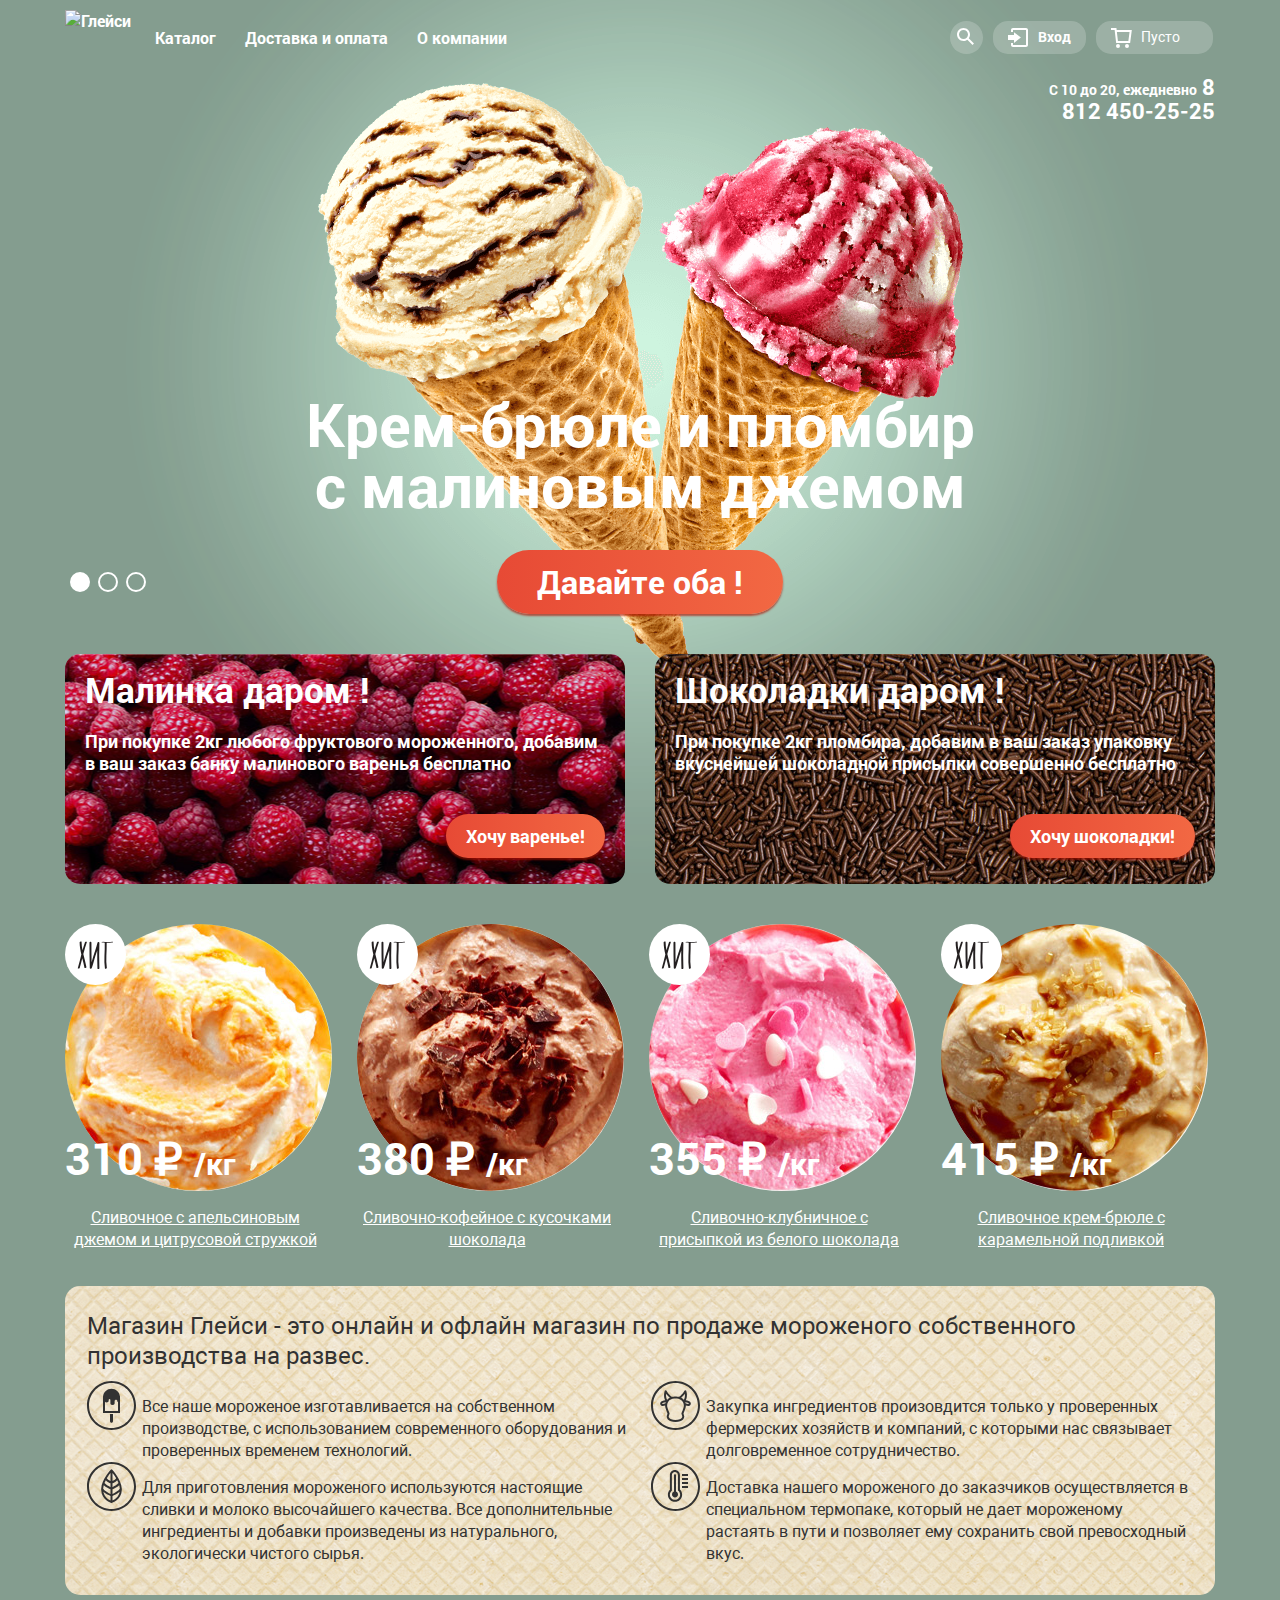
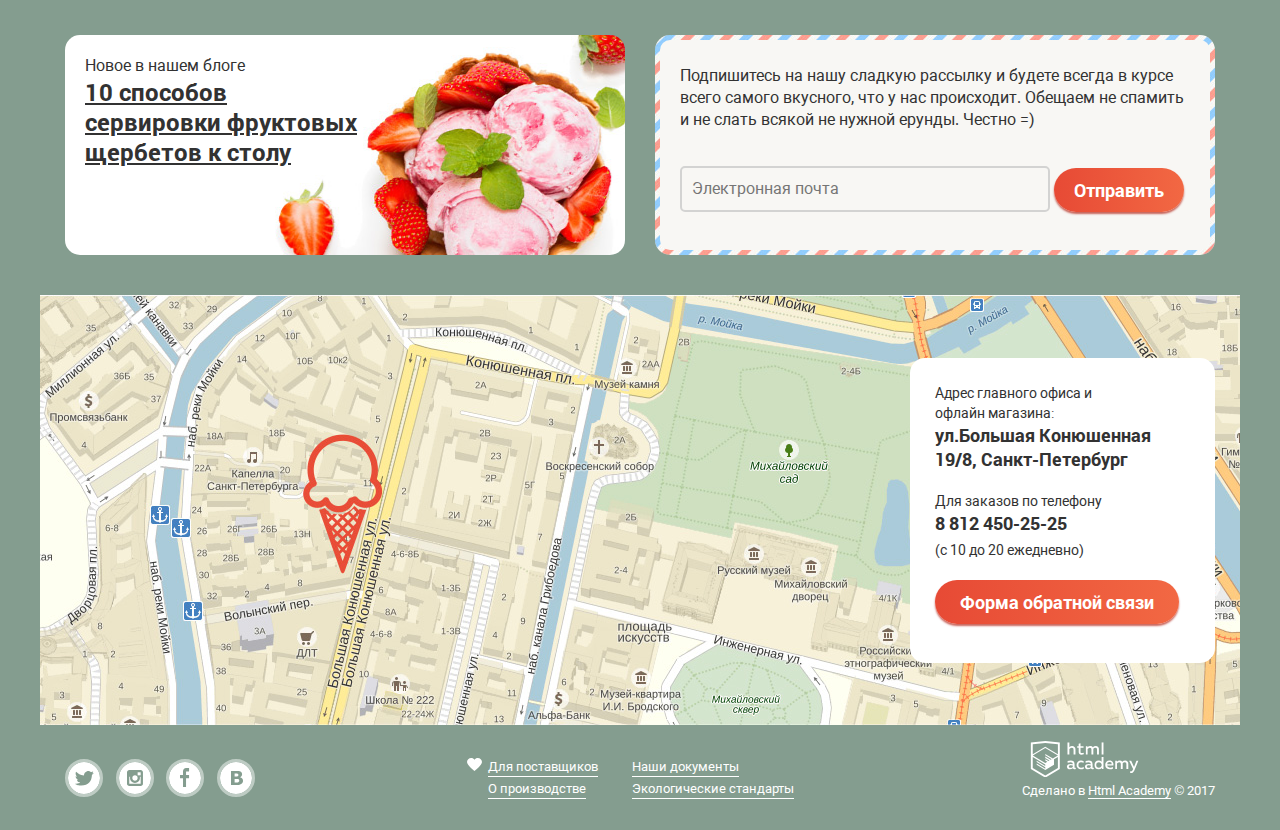
==== commit 4f508484: "Базовые критерии. правки" ====
--- a/index.html
+++ b/index.html
@@ -6,6 +6,7 @@
   <title>Gllacy</title>
   <link href="css/normalize.css" rel="stylesheet">
   <link href="css/style.css" rel="stylesheet">
+
 </head>
 
 <body>
@@ -83,7 +84,7 @@
                   <a class="btn-custom btn-custom--basket basket__lnk " href="#">
                     <span class="basket__quantity">Пусто</span>
                   </a>
-                  <div class="basket__content basket__content--empty">
+                  <div class="basket__content">
                     <table class="basket__table">
                       <tbody>
                       </tbody>
@@ -174,7 +175,7 @@
             <h2 class="visually-hidden">Товар: cливочно-клубничное с присыпкой из белого шоколада</h2>
             <img src="img/product_3.jpg" width="267" height="267" alt="Пломбир">
             <p class="ice-cream__price">355 &#8381; <span>/кг</span> </p>
-            <p class="ice-cream__descr">Сливочно-клубничное с <br> присыпкой из белого шоколада</p>
+            <p class="ice-cream__descr">Сливочно-клубничное с присыпкой из белого шоколада</p>
             <a class="btn-slide btn-slide--disable ice-cream__btn" href="#">Быстрый просмотр</a>
           </article>
 
@@ -243,8 +244,6 @@
         </div>
       </main>
     </div>
-    <iframe class="map" src="https://www.google.com/maps/embed?pb=!1m18!1m12!1m3!1d1998.5989424123688!2d30.32089461570254!3d59.93879686904841!2m3!1f0!2f0!3f0!3m2!1i1024!2i768!4f13.1!3m3!1m2!1s0x4696310fca5ba729%3A0xea9c53d4493c879f!2z0JHQvtC70YzRiNCw0Y8g0JrQvtC90Y7RiNC10L3QvdCw0Y8g0YPQuy4sIDE5LCDQodCw0L3QutGCLdCf0LXRgtC10YDQsdGD0YDQsywg0KDQvtGB0ZbRjywgMTkxMTg2!5e0!3m2!1suk!2s!4v1472509188440"
-      height="430" style="border:0" allowfullscreen></iframe>
     <section class="contacts">
 
       <h2 class="visually-hidden">Как до нас добраться</h2>
@@ -252,7 +251,7 @@
         <div class="contacts__inner">
 
           <p class="contacts__descr">
-            Адрес главного офиса<br> и офлайн магазина:
+            Адрес главного офиса и офлайн магазина:
           </p>
           <p class="contacts__descr">
             <span> ул.Большая Конюшенная 19/8, Санкт-Петербург</span>
@@ -260,8 +259,12 @@
 
           <p class="contacts__descr">
             Для заказов по телефону
-            <span> 8 812 450-25-25</span><br> (c 10 до 20 ежедневно)
+            <span> 8 812 450-25-25</span>
           </p>
+
+          <p class="contacts__descr">
+             (c 10 до 20 ежедневно)
+           </p>
 
           <a class="btn-slide btn-slide--wide contacts__btn" href="#">Форма обратной связи</a>
         </div>
@@ -317,11 +320,11 @@
 
         <div class="site-footer__copyright">
 
-          <a class="site-footer__logo" href="https://htmlacademy.ru/">
+          <a class="site-footer__logo" href="https://htmlacademy.ru/intensive/htmlcss">
             <img src="img/html-academy.svg" width='120' height='36' alt='htmlacademy-logo'>
           </a>
 
-          <p class="site-footer__descr">Сделано в <a href="https://htmlacademy.ru/">Html Academy</a> &#169; 2017 </p>
+          <p class="site-footer__descr">Сделано в <a href="https://htmlacademy.ru/intensive/htmlcss">Html Academy</a> &#169; 2017 </p>
 
         </div>
       </footer>
--- a/css/style.css
+++ b/css/style.css
@@ -164,9 +164,9 @@
 
 .navigation__lnk--active,
 .navigation__lnk--active:hover {
-  background-color: #d07058 !important;
+  background-color: #d07058 ;
   border-radius: 15px;
-  color: #ffffff !important;
+  color: #ffffff ;
 }
 
 .navigation {
@@ -311,7 +311,7 @@
   display: block;
 }
 
-.navigation > li:hover .basket__content {
+.navigation > li:hover .basket__content--full {
   display: block;
 }
 
@@ -483,7 +483,7 @@
 }
 
 .basket__content--empty {
-  display: none !important;
+  display: none;
 }
 
 .basket__goods-title {
@@ -1000,7 +1000,7 @@
           flex-direction: row;
   -webkit-box-pack: justify;
       -ms-flex-pack: justify;
-          justify-content: space-between;
+          justify-content: flex-start;
   -ms-flex-wrap: wrap;
       flex-wrap: wrap;
 }
@@ -1009,9 +1009,16 @@
   margin-bottom: 45px;
 }
 
+
 .goods__item {
   margin-bottom: 35px;
-}
+  margin-right: 22px;
+}
+
+.goods__item:nth-child(4n+5) {
+  margin-right: 0;
+}
+
 
 
 .ice-cream {
@@ -1347,6 +1354,8 @@
   display: -webkit-box;
   display: -ms-flexbox;
   display: flex;
+  width: 1200px;
+  margin: 0 auto;
   -webkit-box-orient: vertical;
   -webkit-box-direction: normal;
       -ms-flex-direction: column;
@@ -1357,12 +1366,11 @@
   -webkit-box-pack: center;
       -ms-flex-pack: center;
           justify-content: center;
-  min-height: 430px;
+  height: 430px;
   background-image: url("../img/map.jpg");
+  background-color: #dfe2c5;
   background-repeat: no-repeat;
   background-position: 50% 0;
-
-  margin-top: -435px;
 }
 
 .contacts__inner {
@@ -1378,6 +1386,7 @@
   font-weight: 400;
   background-color: #ffffff;
   color: #323232;
+  border-radius: 15px;
 }
 
 .contacts__descr {
@@ -1386,10 +1395,18 @@
   padding: 0;
 }
 
+.contacts__descr:nth-child(1) {
+  width: 180px;
+}
+
 .contacts__descr:nth-child(3) {
-  width: 180px;
+  width: 170px;
   margin-top: 20px;
-  margin-bottom: 25px;
+  margin-bottom: 5px;
+}
+
+.contacts__descr:nth-child(4) {
+  margin-bottom: 20px;
 }
 
 .contacts__descr span {
@@ -1413,7 +1430,7 @@
   -webkit-box-pack: justify;
       -ms-flex-pack: justify;
           justify-content: space-between;
-  min-height: 105px;
+  height: 105px;
   font-size: 13px;
   line-height: 18px;
   font-weight: 400;
